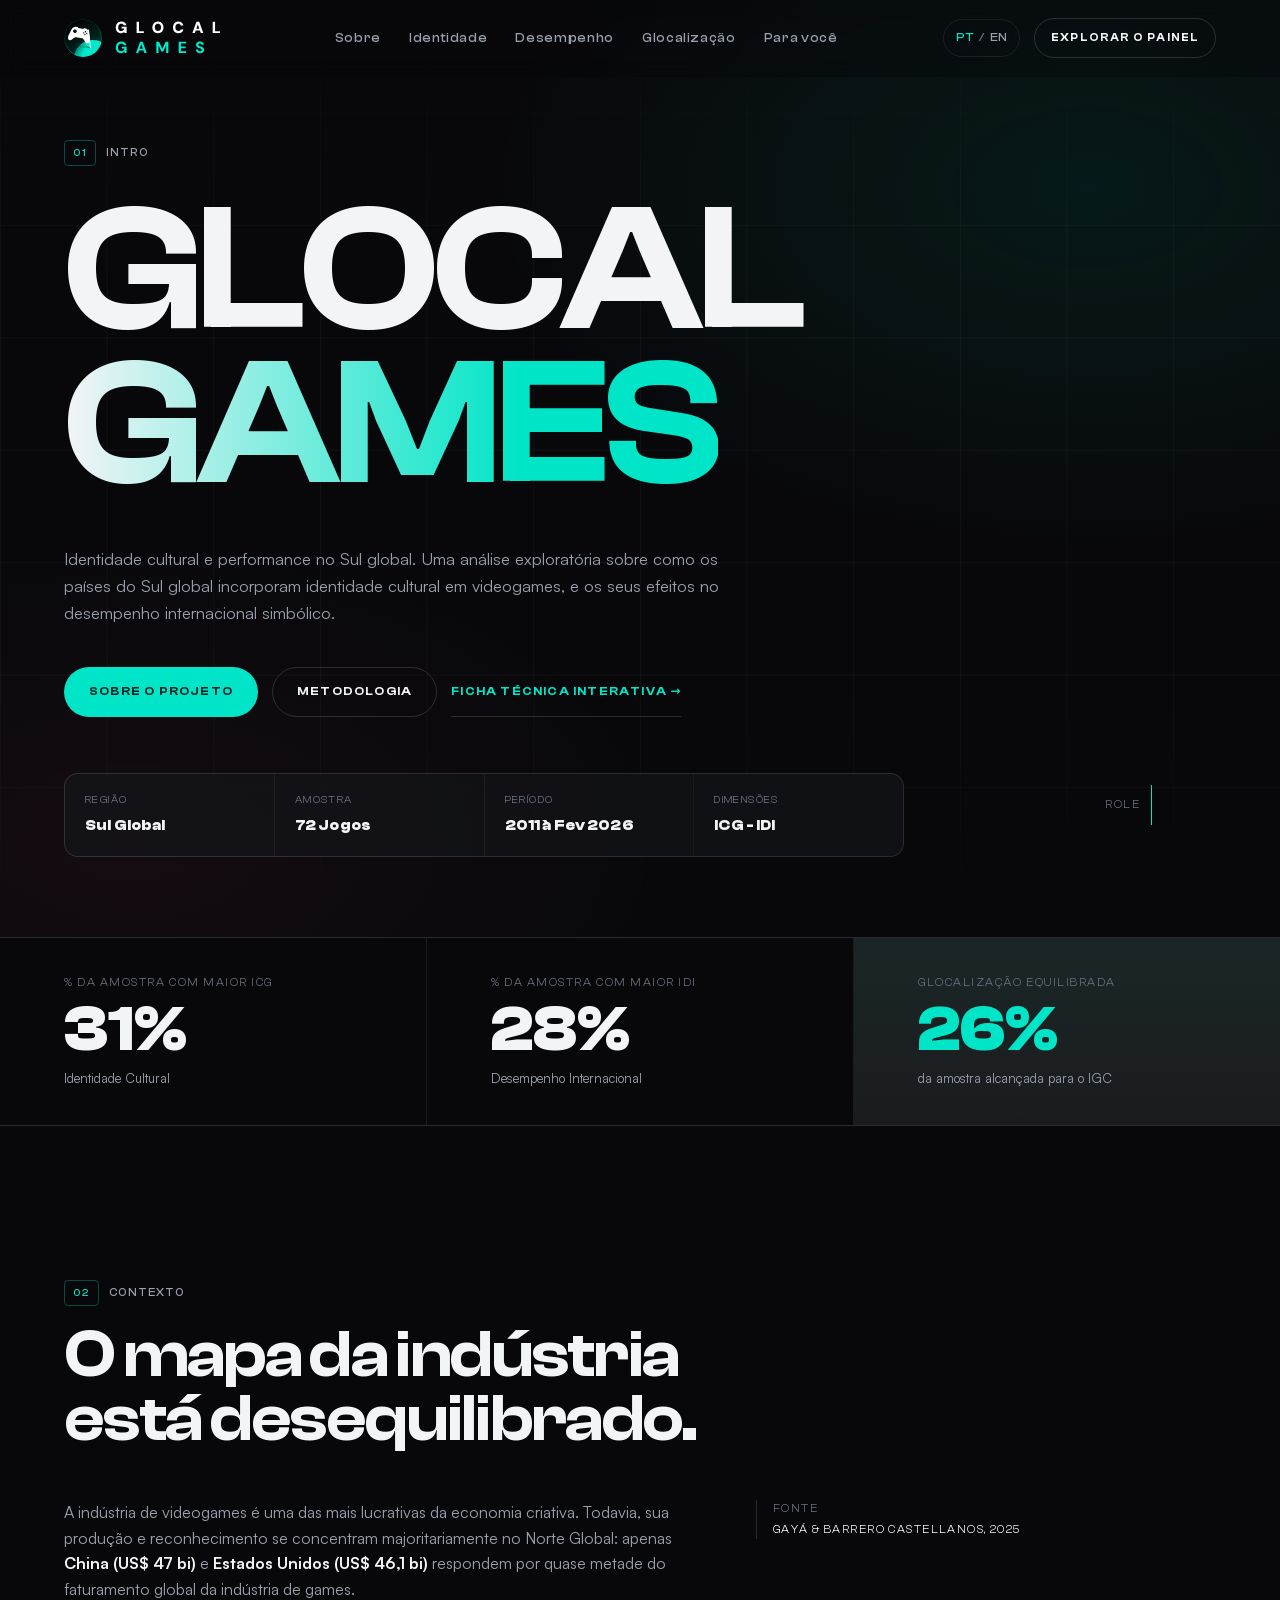
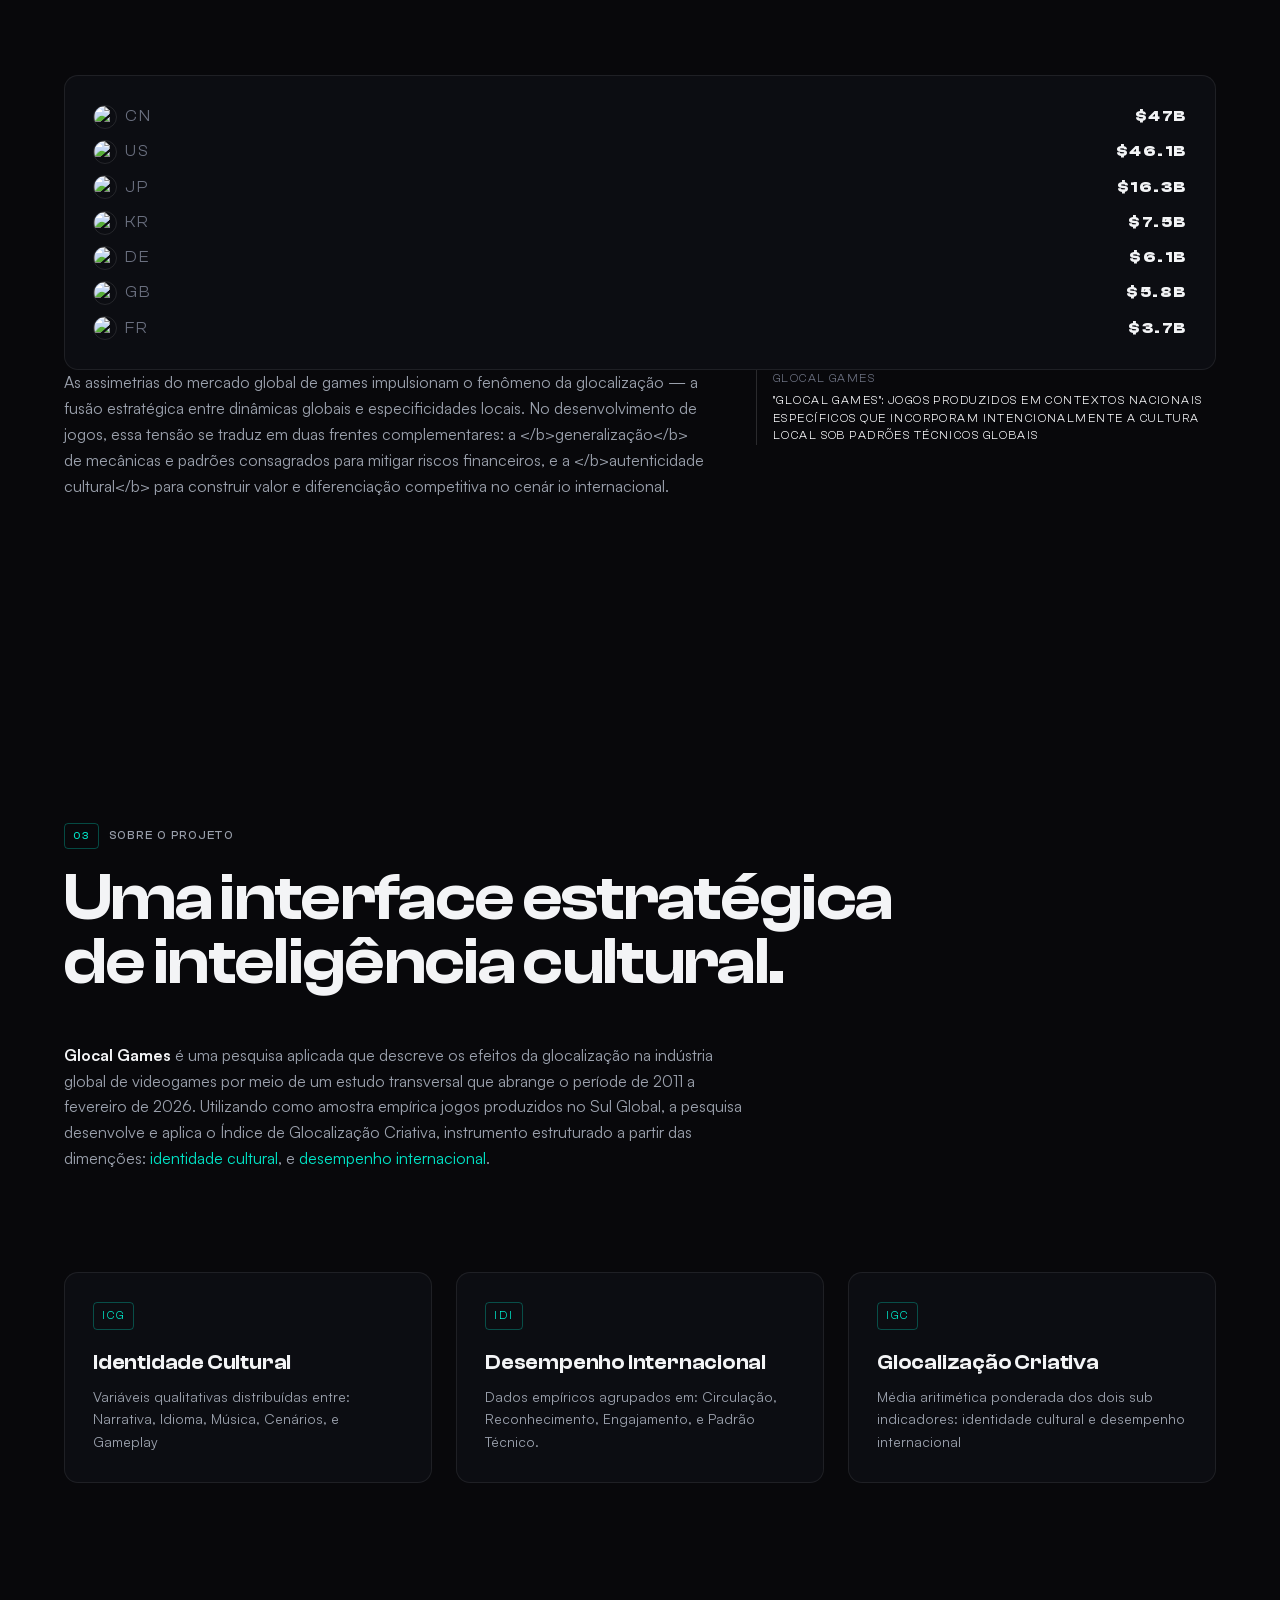
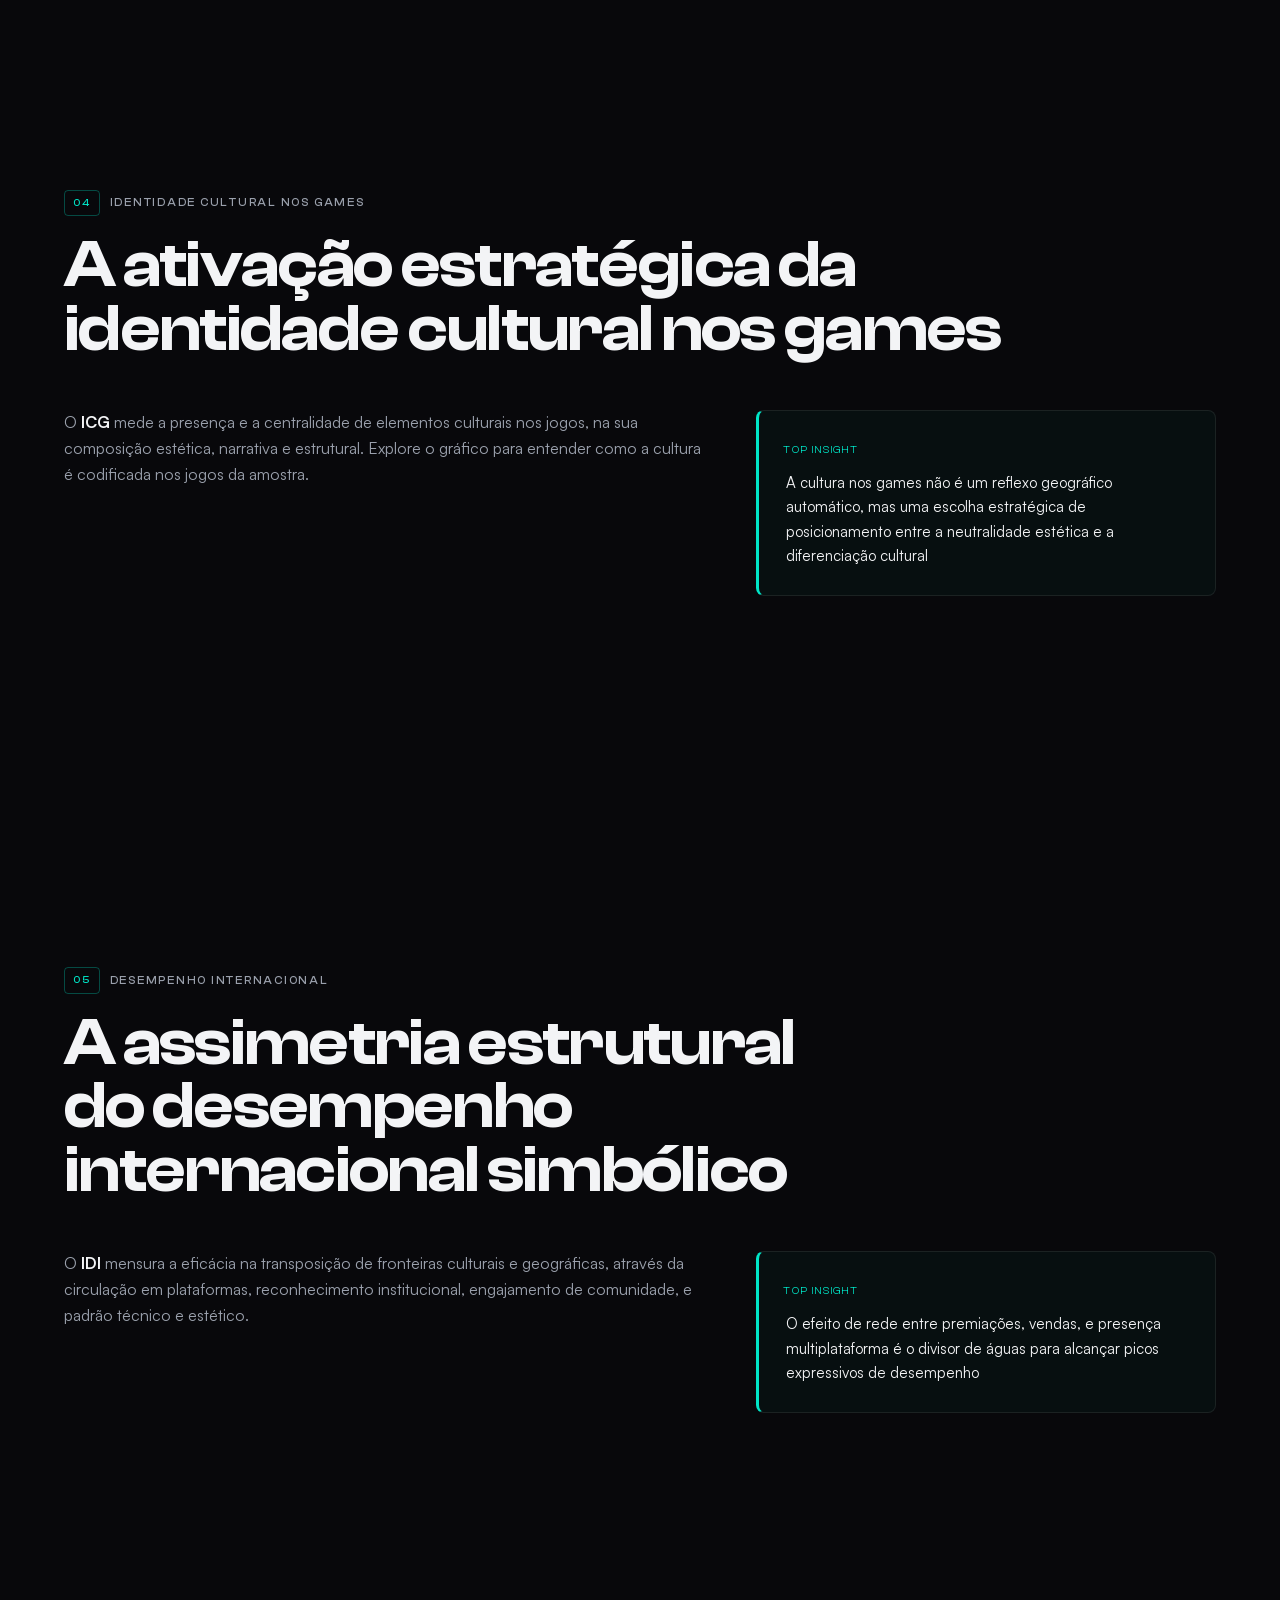
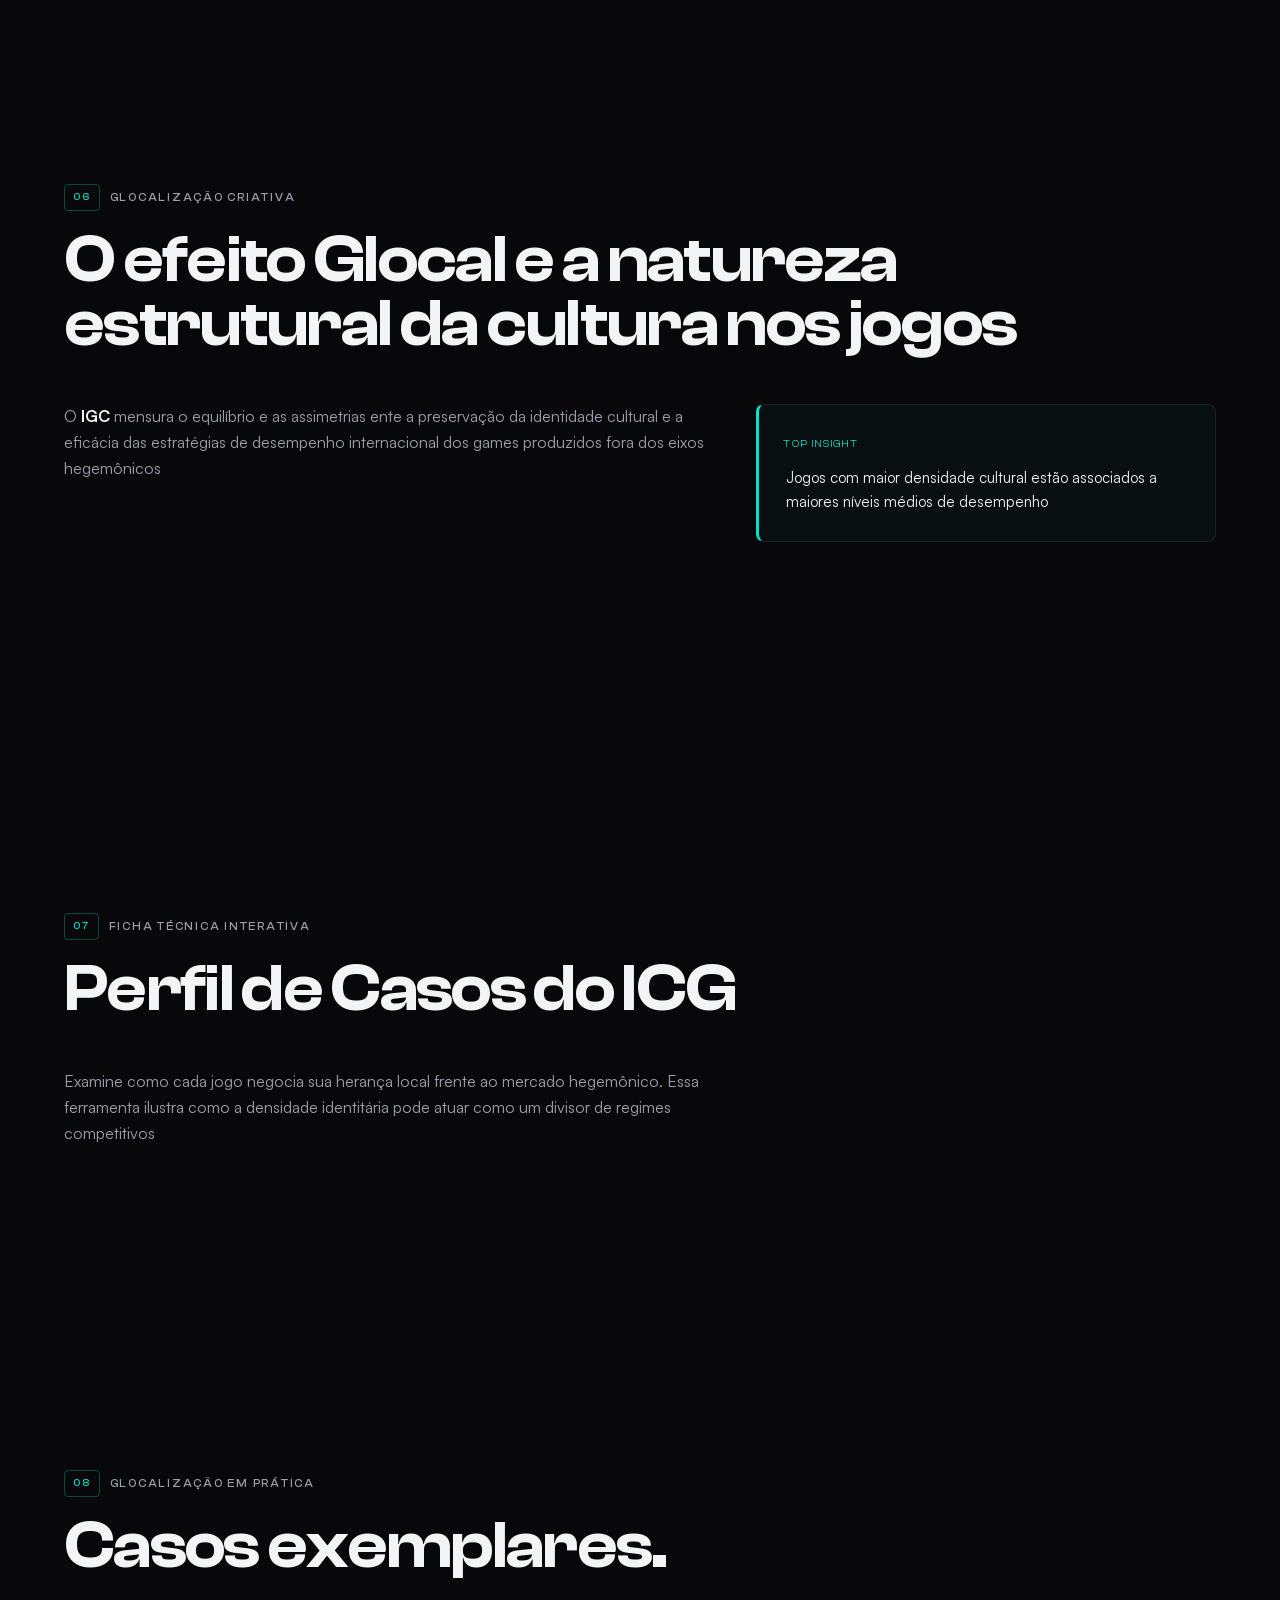
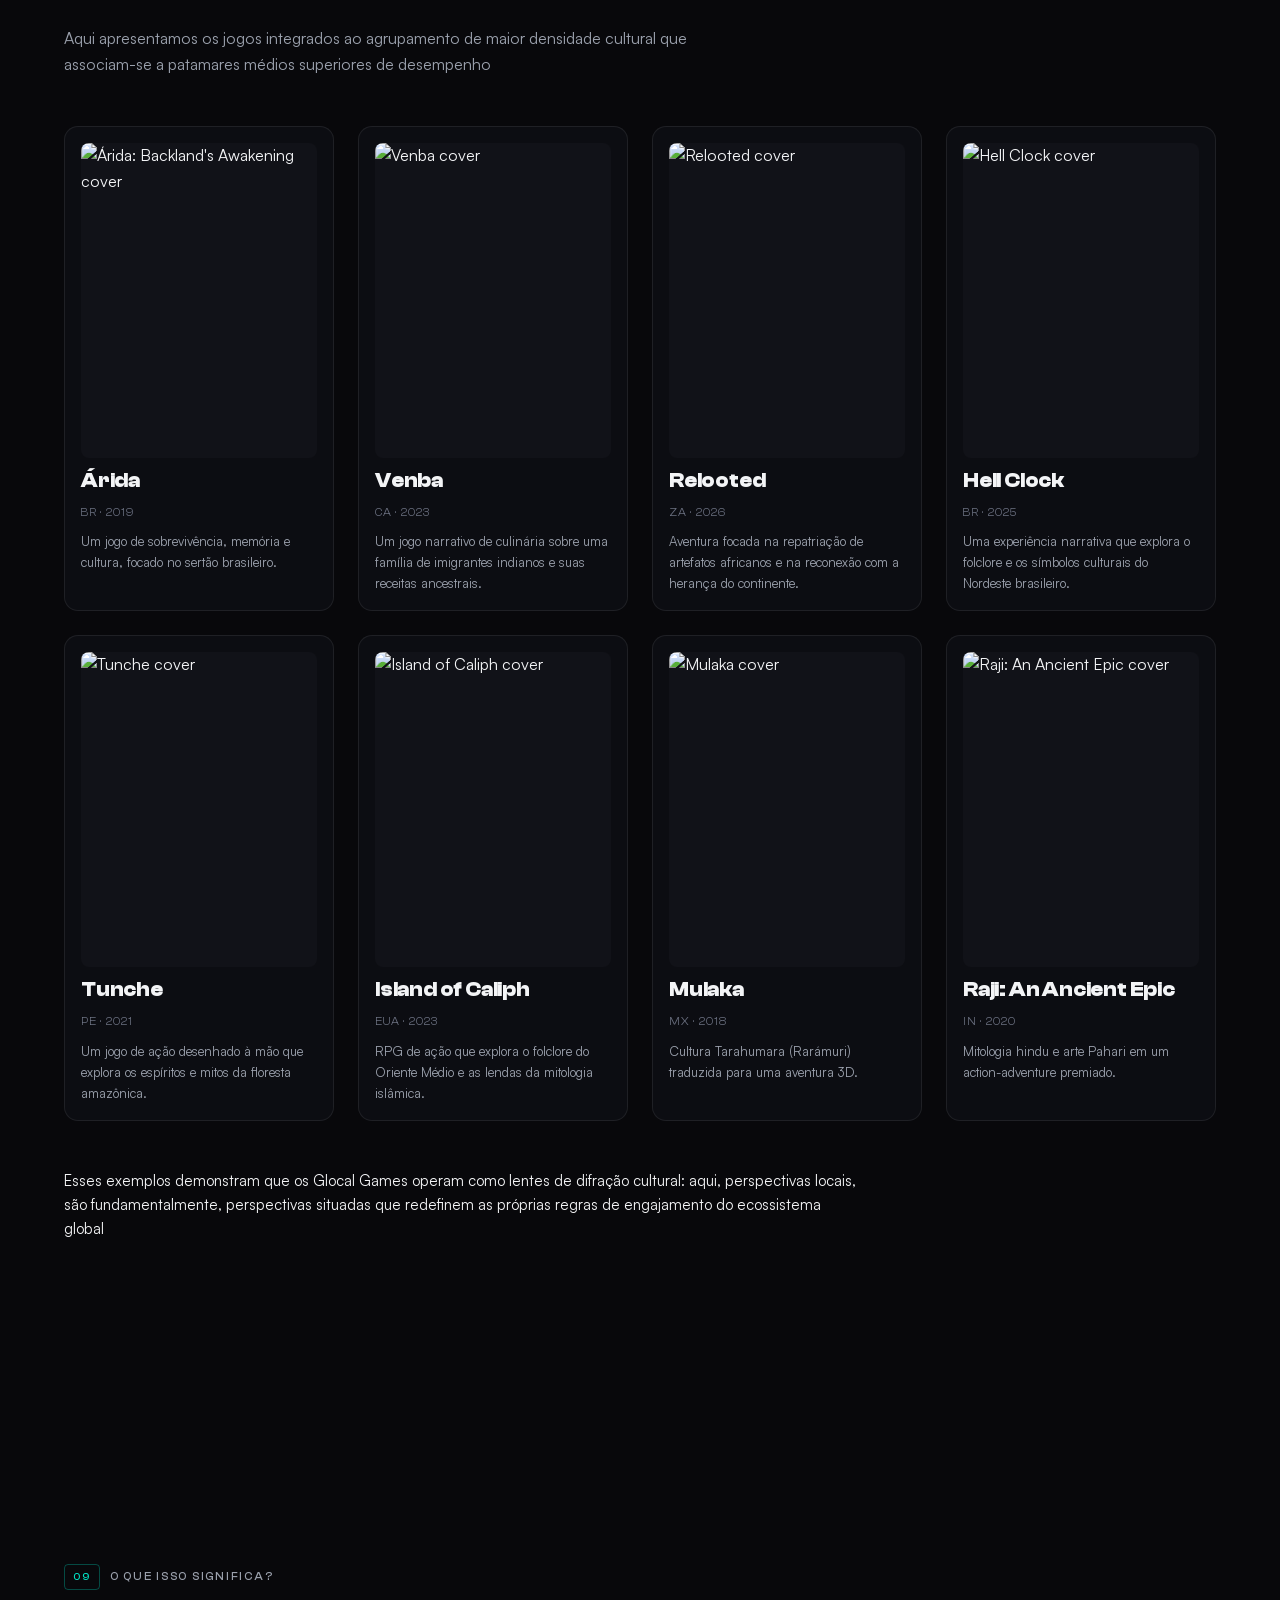
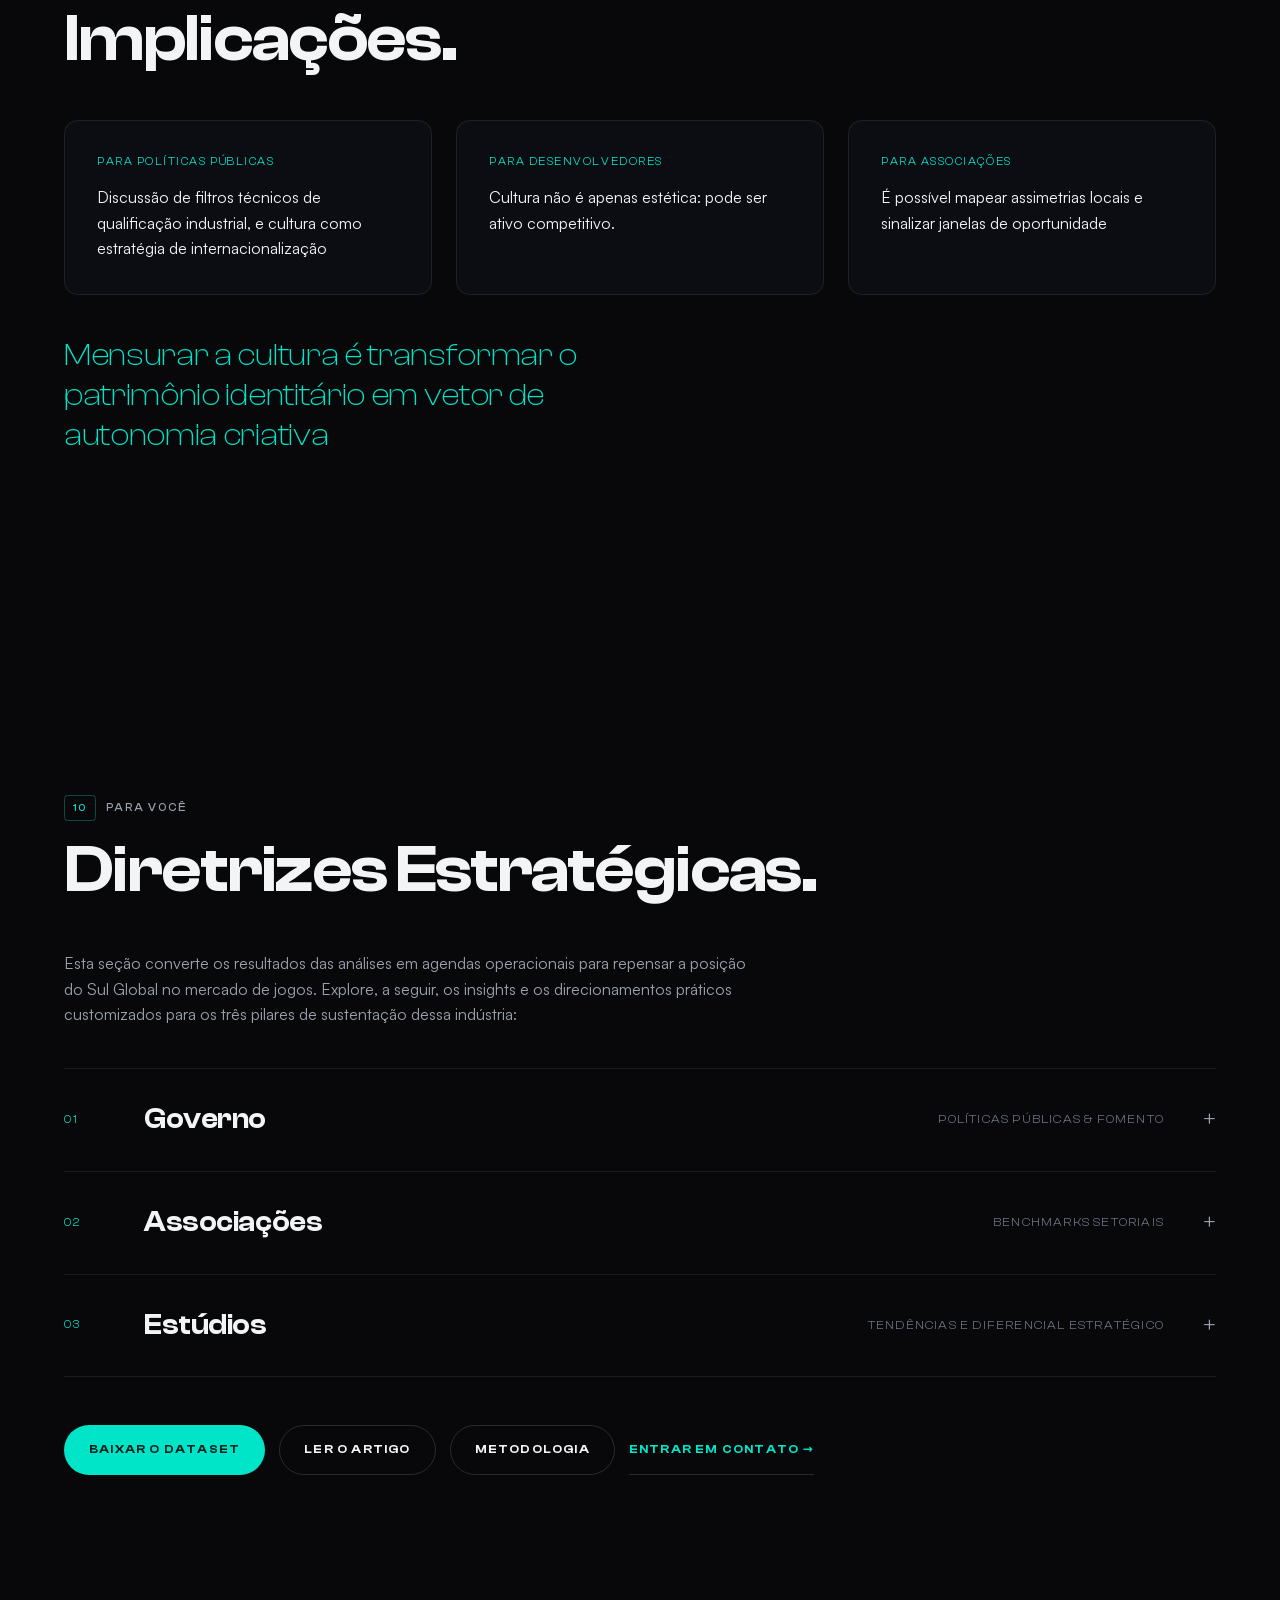
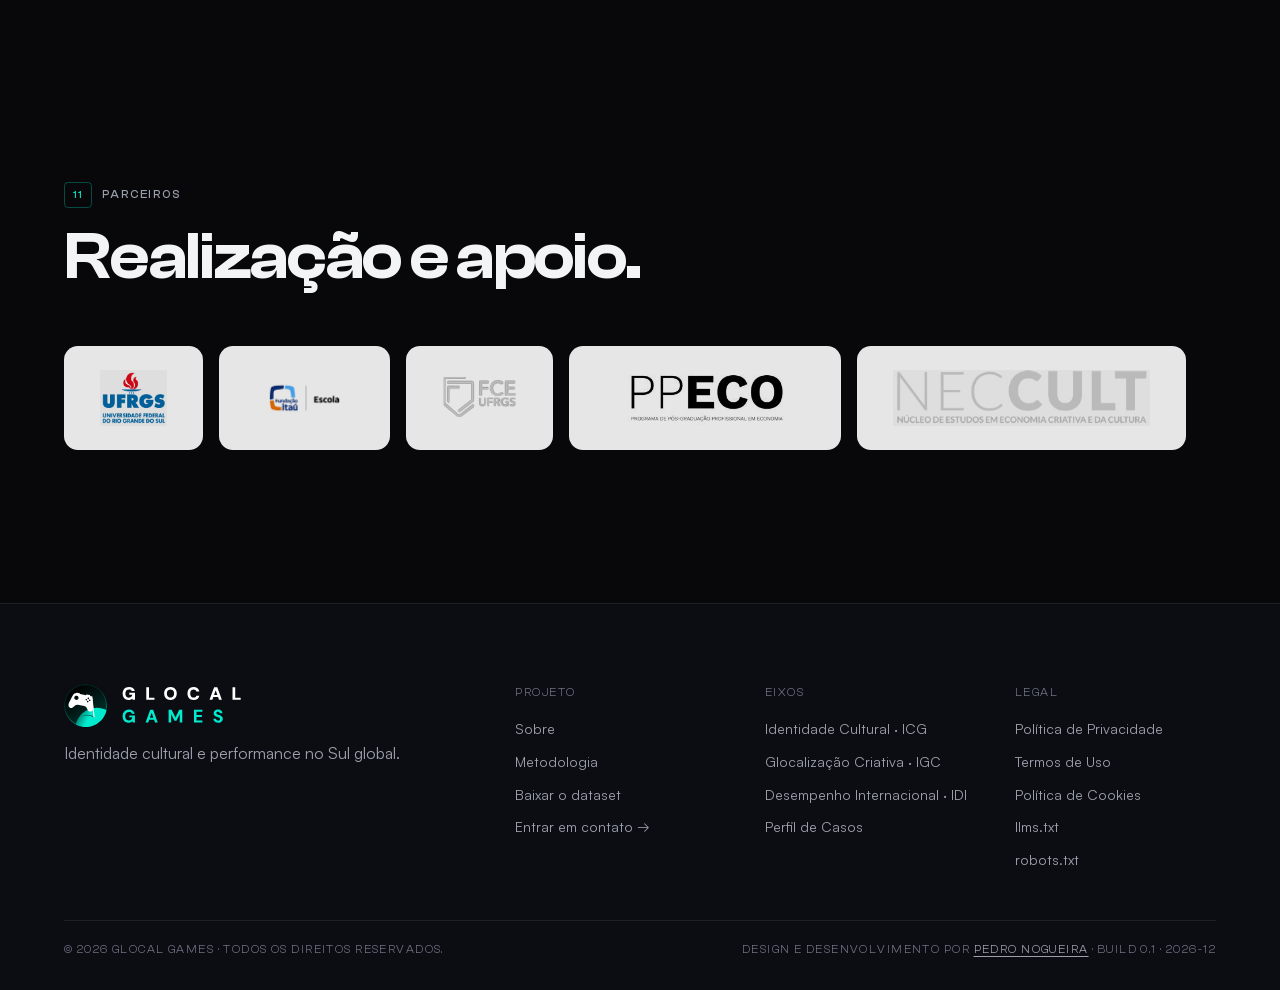
==== docs/index.html @ e4ed1338 "Update index.html (tentativa 02)" ====
<!doctype html>
<html lang="pt-BR" data-lang="pt">
<head>
  <meta charset="utf-8" />
  <meta http-equiv="x-ua-compatible" content="ie=edge" />
  <meta name="viewport" content="width=device-width, initial-scale=1, viewport-fit=cover" />
  <meta name="theme-color" content="#0a0a0f" />
  <meta name="color-scheme" content="dark" />

  <title data-i18n="meta.title">GLOCAL GAMES — Identidade Cultural e Performance no Sul Global</title>
  <meta name="description" data-i18n="meta.description"
        content="Uma investigação sobre como os países do Sul Global incorporam identidade cultural em videogames, e os seus efeitos no desempenho internacional." />
  <meta name="author" content="GLOCAL GAMES" />
  <meta name="keywords" content="glocal games, videogames, sul global, identidade cultural, glocalização, global south, cultural identity, data as interface, games research" />
  <link rel="canonical" href="https://glocalgames.org/" />
  <link rel="alternate" hreflang="pt-BR" href="https://glocalgames.org/" />
  <link rel="alternate" hreflang="en" href="https://glocalgames.org/?lang=en" />
  <link rel="alternate" hreflang="x-default" href="https://glocalgames.org/" />

  <!-- Open Graph -->
  <meta property="og:type" content="website" />
  <meta property="og:site_name" content="GLOCAL GAMES" />
  <meta property="og:title" content="GLOCAL GAMES — Identidade Cultural e Performance no Sul Global" />
  <meta property="og:description" content="Uma investigação sobre como os países do Sul Global incorporam identidade cultural em videogames." />
  <meta property="og:locale" content="pt_BR" />
  <meta property="og:locale:alternate" content="en_US" />
  <meta property="og:url" content="https://glocalgames.org/" />
  <meta property="og:image" content="https://glocalgames.org/assets/og-cover.jpg" />

  <!-- Twitter -->
  <meta name="twitter:card" content="summary_large_image" />
  <meta name="twitter:title" content="GLOCAL GAMES" />
  <meta name="twitter:description" content="Identidade Cultural e Performance no Sul Global." />

  <!-- AI / LLM discovery -->
  <link rel="llms" type="text/markdown" href="/llms.txt" />
  <meta name="robots" content="index,follow,max-image-preview:large,max-snippet:-1" />
  <meta name="googlebot" content="index,follow" />

  <!-- Fonts: Clash Display (headings/UI) + Satoshi (body) — self-hosted -->

  <!-- Favicon placeholder -->
  <link rel="icon" href="data:image/svg+xml,%3Csvg xmlns='http://www.w3.org/2000/svg' viewBox='0 0 100 100'%3E%3Crect width='100' height='100' fill='%230a0a0f'/%3E%3Ctext x='50' y='62' text-anchor='middle' font-family='Montserrat,sans-serif' font-weight='900' font-size='42' fill='%2300e5c7'%3EG%3C/text%3E%3C/svg%3E" />

  <link rel="stylesheet" href="styles.css" />

  <!-- JSON-LD for AI / search -->
  <script type="application/ld+json">
  {
    "@context": "https://schema.org",
    "@type": "ResearchProject",
    "name": "Glocal Games",
    "alternateName": "GLOCAL GAMES",
    "description": "Applied research on cultural identity, creative glocalization and international performance of videogames from Global South countries.",
    "inLanguage": ["pt-BR", "en"],
    "url": "https://glocalgames.org/",
    "sameAs": [],
    "keywords": "videogames, cultural identity, glocalization, Global South, creative economy, cultural policy",
    "audience": [
      {"@type":"Audience","audienceType":"Government / Public Policy"},
      {"@type":"Audience","audienceType":"Industry Associations"},
      {"@type":"Audience","audienceType":"Game Studios"}
    ]
  }
  </script>
</head>
<body>

  <!-- ===================== NAV ===================== -->
  <header class="nav" id="nav">
    <a href="#hero" class="nav__brand" aria-label="GLOCAL GAMES">
      <img src="assets/logo.svg" alt="GLOCAL GAMES" class="nav__logo" width="132" height="30" />
    </a>

    <nav class="nav__links" aria-label="primary">
      <a href="#about" data-i18n="nav.about">Sobre</a>
      <a href="#icg" data-i18n="nav.icg">Identidade</a>
      <a href="#idi" data-i18n="nav.idi">Desempenho</a>
      <a href="#igc" data-i18n="nav.igc">Glocalização</a>
      <a href="#foryou" data-i18n="nav.foryou">Para você</a>
    </nav>

    <div class="nav__tools">
      <button class="lang" id="lang-toggle" aria-label="Toggle language" type="button">
        <span class="lang__slot" data-lang="pt">PT</span>
        <span class="lang__sep">/</span>
        <span class="lang__slot" data-lang="en">EN</span>
      </button>
      <a href="#igc" class="btn btn--sm" data-i18n="nav.cta">Explorar o Painel</a>
      <button class="nav__burger" id="nav-burger" aria-label="Open menu" aria-expanded="false" type="button">
        <span></span><span></span><span></span>
      </button>
    </div>
  </header>

  <!-- Mobile drawer (mirrors nav__links) -->
  <nav class="nav__drawer" id="nav-drawer" aria-label="mobile">
      <a href="#about" data-i18n="nav.about">Sobre</a>
      <a href="#icg" data-i18n="nav.icg">Identidade</a>
      <a href="#idi" data-i18n="nav.idi">Desempenho</a>
      <a href="#igc" data-i18n="nav.igc">Glocalização</a>
      <a href="#foryou" data-i18n="nav.foryou">Para você</a>
  </nav>

  <!-- ===================== 01 HERO ===================== -->
  <section class="hero" id="hero" data-section="01">
    <canvas id="hero-3d" class="hero__canvas" aria-hidden="true"></canvas>

    <div class="hero__grid" aria-hidden="true"></div>

    <div class="hero__inner">
      <div class="hero__meta">
        <span class="section-tag">
          <span class="section-tag__num">01</span>
          <span class="section-tag__lbl" data-i18n="hero.tag">Intro</span>
        </span>
      </div>

      <h1 class="hero__title" data-split>
        <span class="line"><span data-i18n="hero.title1">GLOCAL</span></span>
        <span class="line hero__title--accent"><span data-i18n="hero.title2">GAMES</span></span>
      </h1>

      <p class="hero__lede" data-i18n="hero.lede">
        Identidade cultural e performance no Sul global. Uma investigação sobre como os países
        do Sul global incorporam identidade cultural em videogames — e os efeitos disso no
        desempenho internacional simbólico.
      </p>

      <div class="hero__ctas">
        <a href="#about" class="btn btn--primary" data-i18n="hero.cta1">Sobre o projeto</a>
        <a href="assets/data/anexo-metodologico.pdf" class="btn btn--ghost" data-i18n="hero.cta2">Metodologia</a>
        <a href="#integration" class="btn btn--link" data-i18n="hero.cta3">Explorar o painel →</a>
      </div>

    <div class="hero__hud">
      <div class="hud__item"><span class="hud__k" data-i18n="hero.hud.region">Região</span><b>Sul Global</b></div>
      <div class="hud__item"><span class="hud__k" data-i18n="hero.hud.sample">Amostra</span><b>72 Jogos</b></div>
      <div class="hud__item"><span class="hud__k" data-i18n="hero.hud.period">Período</span><b>2011 à Fev 2026</b></div>
      <div class="hud__item"><span class="hud__k" data-i18n="hero.hud.dims">Dimensões</span><b>ICG - IDI</b></div>
    </div>

    <div class="hero__scroll" aria-hidden="true">
      <span data-i18n="hero.scroll">scroll</span>
      <i></i>
    </div>
  </section>

  <!-- ===================== METRICS STRIP ===================== -->
  <section class="metrics" aria-label="Quick metrics">
    <div class="metric" data-target="33">
      <span class="metric__k" data-i18n="metrics.icg">ICG</span>
      <b class="metric__v"><span class="count" data-to="30.6">0</span>%</b>
      <span class="metric__c" data-i18n="metrics.icgc">Descrição</span>
    </div>
    <div class="metric">
      <span class="metric__k" data-i18n="metrics.igc">IDI</span>
      <b class="metric__v"><span class="count" data-to="27.8">0</span>%</b>
      <span class="metric__c" data-i18n="metrics.igcc">Descrição</span>
    </div>
    <div class="metric metric--accent">
      <span class="metric__k" data-i18n="metrics.idi">Indicador</span>
      <b class="metric__v"><span class="count" data-to="26.4">0</span>%</b>
      <span class="metric__c" data-i18n="metrics.idic">Descrição</span>
    </div>
  </section>

  <!-- ===================== 02 CONTEXTO ===================== -->
  <section class="section section--context" id="context" data-section="02">
    <div class="section__head">
      <span class="section-tag"><span class="section-tag__num">02</span><span data-i18n="ctx.tag">Contexto</span></span>
      <h2 class="section__title" data-split data-i18n="ctx.title">O mapa da indústria está desequilibrado.</h2>
    </div>
    <div class="section__body two-col">
      <p class="lede" data-i18n="ctx.lede">
        A indústria de videogames é uma das mais lucrativas da economia criativa. Todavia, sua
        produção e reconhecimento se concentram majoritariamente no Norte Global: apenas
        <b>China (US$ 47 bi)</b> e <b>Estados Unidos (US$ 46,1 bi)</b> respondem por quase metade
        do faturamento global da indústria de games.
      </p>
      <aside class="source">
        <span data-i18n="ctx.source">Fonte</span>
        <cite>Gayá &amp; Barrero Castellanos, 2025</cite>
      </aside>
    </div>

    <div class="context-bars" aria-hidden="true">
      <div class="cb cb--cn" style="--w:48%"><span><img class="cb__flag" src="https://flagcdn.com/w40/cn.png" alt="China">CN</span><i></i><b>$47B</b></div>
      <div class="cb cb--us" style="--w:46%"><span><img class="cb__flag" src="https://flagcdn.com/w40/us.png" alt="Estados Unidos">US</span><i></i><b>$46.1B</b></div>
      <div class="cb cb--jp" style="--w:20%"><span><img class="cb__flag" src="https://flagcdn.com/w40/jp.png" alt="Japão">JP</span><i></i><b>$16.3B</b></div>
      <div class="cb cb--kr" style="--w:8%"><span><img class="cb__flag" src="https://flagcdn.com/w40/kr.png" alt="Coreia do Sul">KR</span><i></i><b>$7.5B</b></div>
      <div class="cb cb--sg" style="--w:5%"><span><img class="cb__flag" src="https://flagcdn.com/w40/de.png" alt="Alemanha">DE</span><i></i><b>$6.1B</b></div>
      <div class="cb cb--br" style="--w:3.6%"><span><img class="cb__flag" src="https://flagcdn.com/w40/gb.png" alt="Reino Unido">GB</span><i></i><b>$5.8B</b></div>
      <div class="cb cb--mx" style="--w:3%"><span><img class="cb__flag" src="https://flagcdn.com/w40/fr.png" alt="França">FR</span><i></i><b>$3.7B</b></div>
 </div>
    <div class="section__body two-col">
      <p class="lede" data-i18n="ctx.lede2">
        As assimetrias do mercado global de games impulsionam o fenômeno da glocalização — a fusão estratégica entre dinâmicas globais e especificidades locais. 
        No desenvolvimento de jogos, essa tensão se traduz em duas frentes complementares: a </b>generalização</b> de mecânicas e padrões consagrados para mitigar riscos 
        financeiros, e a </b>autenticidade cultural</b> para construir valor e diferenciação competitiva no cenário internacional.
       </p>
      <aside class="source">
        <span data-i18n="ctx.source2">Glocal Games</span>
        <cite>"Glocal Games": jogos produzidos em contextos nacionais específicos que incorporam intencionalmente a cultura local sob padrões técnicos globais</cite>
      </aside>
    </div>
  </section>

  <!-- ===================== 03 ABOUT ===================== -->
  <section class="section section--about" id="about" data-section="03">
    <div class="section__head">
      <span class="section-tag"><span class="section-tag__num">03</span><span data-i18n="about.tag">Sobre o projeto</span></span>
      <h2 class="section__title" data-split data-i18n="about.title">Uma interface estratégica de inteligência cultural.</h2>
    </div>
    <div class="section__body">
      <p class="lede" data-i18n="about.lede">
        <b>Glocal Games</b> é uma pesquisa aplicada que descreve os efeitos da glocalização na indústria global de videogames por meio de
        um estudo transversal que abrange o período de 2011 à 2026. Utilizando como amostra empírica jogos produzidos no Sul Global, a pesquisa
        desenvolve e aplica o Índide de Glocalização Criativa, instrumento estruturado a partir das dimensões: <em>identidade cultural</em> e
     <em>desempenho internacional</em>.
      </p>

      <div class="pillars">
        <article class="pillar">
          <span class="pillar__num">ICG</span>
          <h3 data-i18n="about.p1.h">Identidade Cultural</h3>
          <p data-i18n="about.p1.p">Narrativa, Cenários, Música, Idioma, e Gameplay.</p>
        </article>
        <article class="pillar">
          <span class="pillar__num">IDI</span>
          <h3 data-i18n="about.p3.h">Desempenho Internacional</h3>
          <p data-i18n="about.p3.p">Circulação, Reconhecimento, Engajamento, e Padrão Técnico.</p>
        </article>
        <article class="pillar">
          <span class="pillar__num">IGC</span>
          <h3 data-i18n="about.p2.h">Glocalização Criativa</h3>
          <p data-i18n="about.p2.p">Síntese das dimenções Identidade Cultural e Desempenho Internacional</p>
        </article>
      </div>
    </div>
  </section>

  <!-- ===================== 04 ICG ===================== -->
  <section class="section section--axis" id="icg" data-section="04">
    <div class="section__head">
      <span class="section-tag"><span class="section-tag__num">04</span><span data-i18n="icg.tag">Identidade Cultural nos Games</span></span>
      <h2 class="section__title" data-split data-i18n="icg.title">Como os países incorporam sua cultura nos jogos?</h2>
    </div>

    <div class="section__body two-col">
      <p class="lede" data-i18n="icg.lede">
        O <b>ICG</b> mede a presença e a centralidade de elementos culturais nos jogos,
        considerando: narrativa, mitologia e história, ambientação visual, música e linguagem,
        práticas sociais e identidade contemporânea. Explore os gráficos para entender como a
        cultura se distribui por país, gênero e período.
      </p>
      <aside class="top-insight">
        <span class="top-insight__k" data-i18n="common.insight">Top Insight</span>
        <p data-i18n="icg.insight">Nem toda referência cultural tem o mesmo peso. Alguns jogos usam a cultura como estética superficial; outros estruturam toda sua experiência a partir dela.</p>
      </aside>
    </div>

      <div class="flourish-embed flourish-chart" data-src="story/3699856">
      <script src="https://public.flourish.studio/resources/embed.js"></script><noscript>
        <img src="https://public.flourish.studio/story/3699856/thumbnail" width="100%" alt="visualization" />
      </noscript>
    </div>
    </section>

  <!-- ===================== 05 IGC ===================== -->
  <section class="section section--axis" id="idi" data-section="06">
    <div class="section__head">
      <span class="section-tag"><span class="section-tag__num">05</span><span data-i18n="idi.tag">Desempenho Internacional</span></span>
      <h2 class="section__title" data-split data-i18n="idi.title">Qual é a performance desses jogos fora de seus países?</h2>
    </div>

    <div class="section__body two-col">
      <p class="lede" data-i18n="idi.lede">
        O <b>IDI</b> é composto por três dimensões: <em>circulação</em> (plataformas, idiomas,
        mercados), <em>reconhecimento</em> (avaliações, premiações) e <em>engajamento</em>
        (reviews, base estimada de jogadores).
      </p>
      <aside class="top-insight">
        <span class="top-insight__k" data-i18n="common.insight">Top Insight</span>
        <p data-i18n="idi.insight">Nem todo jogo culturalmente forte é internacionalmente forte. Mas alguns são.</p>
      </aside>
    </div>

    <div class="flourish-embed flourish-chart" data-src="story/3707950">
      <script src="https://public.flourish.studio/resources/embed.js"></script><noscript>
      <img src="https://public.flourish.studio/story/3707950/thumbnail" width="100%" alt="visualization" /></noscript>
    </div>

  </section>
    

  <!-- ===================== 06 IDI ===================== -->
  <section class="section section--axis" id="igc" data-section="05">
    <div class="section__head">
      <span class="section-tag"><span class="section-tag__num">06</span><span data-i18n="igc.tag">Glocalização Criativa</span></span>
      <h2 class="section__title" data-split data-i18n="igc.title">Os jogos conseguem traduzir o local para o global?</h2>
    </div>

    <div class="section__body two-col">
      <p class="lede" data-i18n="igc.lede">
        Ter identidade cultural forte não é suficiente. É preciso torná-la inteligível e
        circulável internacionalmente. O <b>IGC</b> mede: estratégias de localização (idiomas
        e adaptação), presença multiplataforma, distribuição internacional, uso de engines e
        tecnologias globais.
      </p>
      <aside class="top-insight">
        <span class="top-insight__k" data-i18n="common.insight">Top Insight</span>
        <p data-i18n="igc.insight">A cultura precisa dialogar com o mundo para circular.</p>
      </aside>
    </div>
    
    <div class="flourish-embed flourish-chart" data-src="story/3700055">
        <script src="https://public.flourish.studio/resources/embed.js"></script><noscript>
        <img src="https://public.flourish.studio/story/3700055/thumbnail" width="100%" alt="visualization"/></noscript>
    </div>    
  </section>



  <!-- ===================== 07 INTEGRATION ===================== -->
  <section class="section section--integration" id="integration" data-section="07">
    <div class="section__head">
      <span class="section-tag"><span class="section-tag__num">07</span><span data-i18n="int.tag">Integração dos Índices</span></span>
      <h2 class="section__title" data-split data-i18n="int.title">A presença cultural gera retorno econômico?</h2>
    </div>

    <div class="section__body">
      <p class="lede" data-i18n="int.lede">
        Aqui cruzamos os três indicadores — <b>ICG</b>, <b>IGC</b> e <b>IDI</b>. O objetivo é
        testar empiricamente se jogos culturalmente densos apresentam melhor desempenho
        internacional.
      </p>
    </div>

    <div class="flourish-embed flourish-radar" data-src="visualisation/29274229">
      <script src="https://public.flourish.studio/resources/embed.js"></script><noscript>
        img src="https://public.flourish.studio/visualisation/29274229/thumbnail" width="100%" alt="radar visualization" /></noscript>
    </div>
  </section>

  <!-- ===================== 08 CASES ===================== -->
  <section class="section section--cases" id="cases" data-section="08">
    <div class="section__head">
      <span class="section-tag"><span class="section-tag__num">08</span><span data-i18n="cases.tag">Glocalização em prática</span></span>
      <h2 class="section__title" data-split data-i18n="cases.title">Casos exemplares.</h2>
    </div>

    <p class="lede" data-i18n="cases.lede">
      Nem tudo é número. Apresentamos aqui jogos que ilustram como a glocalização opera na
      prática.
    </p>

    <div class="cases-grid">
      <article class="case">
        <div class="case__cover">
          <img src="https://cdn.akamai.steamstatic.com/steam/apps/907760/library_600x900.jpg" alt="Árida: Backland's Awakening cover" loading="lazy" />
        </div>
        <h3 class="case__name">Árida</h3>
        <span class="case__meta">BR · 2019</span>
        <p class="case__desc" data-i18n="cases.c1">Sertão nordestino como experiência central — sobrevivência, memória e cultura.</p>
      </article>

      <article class="case">
        <div class="case__cover">
          <img src="https://shared.akamai.steamstatic.com/store_item_assets/steam/apps/1491670/capsule_616x353.jpg?t=1775149556" alt="Venba cover" loading="lazy"/>
        </div>
        <h3 class="case__name">Venba</h3>
        <span class="case__meta">CA · 2023</span>
        <p class="case__desc">Um jogo narrativo de culinária sobre uma família de imigrantes indianos e suas receitas ancestrais.</p>
      </article>
    
      
      <article class="case">
        <div class="case__cover">
          <img src="https://nyamakop.co.za/wp-content/uploads/2025/06/Relooted_Branded-key-art-584p-x-800p.png" alt="Relooted cover" loading="lazy"/>
        </div>
        <h3 class="case__name">Relooted</h3>
        <span class="case__meta">ZA · 2026</span>
        <p class="case__desc">Aventura focada na repatriação de artefatos africanos e na reconexão com a herança do continente.</p>
      </article>

    <article class="case">
        <div class="case__cover">
          <img src="https://galinhaviajante.com.br/wp-content/uploads/2024/12/imagem_2024-12-07_140937461.png" alt="Hell Clock cover" loading="lazy" />
        </div>
        <h3 class="case__name">Hell Clock</h3>
        <span class="case__meta">BR · 2025</span>
        <p class="case__desc">Uma experiência narrativa que explora o folclore e os símbolos culturais do Nordeste brasileiro.</p>
    </article>

    <article class="case">
          <div class="case__cover">
            <img src="https://cdn1.epicgames.com/salesEvent/salesEvent/EGS_Tunche_LeapGameStudios_S2_1200x1600-2d1af97ecf155b591bb873485059938f" alt="Tunche cover" loading="lazy" />
          </div>
          <h3 class="case__name">Tunche</h3>
          <span class="case__meta">PE · 2021</span>
          <p class="case__desc">Um jogo de ação desenhado à mão que explora os espíritos e mitos da floresta amazônica.</p>
    </article>

    <article class="case">
        <div class="case__cover">
          <img src="https://media.indiedb.com/images/games/1/79/78722/Boxshot1.png" alt="Island of Caliph cover" loading="lazy"/>
        </div>
        <h3 class="case__name">Island of Caliph</h3>
        <span class="case__meta">EUA · 2023</span>
        <p class="case__desc">RPG de ação que explora o folclore do Oriente Médio e as lendas da mitologia islâmica.</p>
      </article>

      <article class="case">
        <div class="case__cover">
          <img src="https://cdn.akamai.steamstatic.com/steam/apps/623640/library_600x900.jpg" alt="Mulaka cover" loading="lazy" />
        </div>
        <h3 class="case__name">Mulaka</h3>
        <span class="case__meta">MX · 2018</span>
        <p class="case__desc" data-i18n="cases.c3">Cultura Tarahumara (Rarámuri) traduzida para uma aventura 3D.</p>
      </article>
      <article class="case">
        <div class="case__cover">
          <img src="https://cdn.akamai.steamstatic.com/steam/apps/730390/library_600x900.jpg" alt="Raji: An Ancient Epic cover" loading="lazy" />
        </div>
        <h3 class="case__name">Raji: An Ancient Epic</h3>
        <span class="case__meta">IN · 2020</span>
        <p class="case__desc" data-i18n="cases.c4">Mitologia hindu e arte Pahari em um action-adventure premiado.</p>
      </article>
    </div>

    <p class="afterword" data-i18n="cases.after">
      Esses exemplos demonstram que identidade cultural pode ser diferencial estratégico
      quando articulada com inteligência de mercado.
    </p>
  </section>

  <!-- ===================== 09 IMPLICATIONS ===================== -->
  <section class="section section--impl" id="implications" data-section="09">
    <div class="section__head">
      <span class="section-tag"><span class="section-tag__num">09</span><span data-i18n="impl.tag">O que isso significa?</span></span>
      <h2 class="section__title" data-split data-i18n="impl.title">Implicações.</h2>
    </div>

    <div class="impl-grid">
      <article class="impl-card">
        <span class="impl-card__k" data-i18n="impl.c1.k">Para políticas públicas</span>
        <p data-i18n="impl.c1.p">Indicadores culturais podem orientar editais e programas de internacionalização.</p>
      </article>
      <article class="impl-card">
        <span class="impl-card__k" data-i18n="impl.c2.k">Para desenvolvedores</span>
        <p data-i18n="impl.c2.p">Cultura não é apenas estética: pode ser ativo competitivo.</p>
      </article>
      <article class="impl-card">
        <span class="impl-card__k" data-i18n="impl.c3.k">Para associações</span>
        <p data-i18n="impl.c3.p">É possível mensurar identidade cultural de forma replicável e integrada a modelos econométricos.</p>
      </article>
    </div>

    <p class="impl-key" data-i18n="impl.key">Dados culturais podem dialogar com desempenho econômico.</p>
  </section>

  <!-- ===================== PARA VOCÊ ===================== -->
  <section class="section section--foryou" id="foryou" data-section="10">
    <div class="section__head">
      <span class="section-tag"><span class="section-tag__num">10</span><span data-i18n="fy.tag">Para você</span></span>
      <h2 class="section__title" data-split data-i18n="fy.title">Explore e conecte-se.</h2>
    </div>

    <p class="lede" data-i18n="fy.lede">
      Glocal Games é um convite a repensar a posição do Sul Global na economia criativa. O
      projeto é aberto e contínuo.
    </p>

    <div class="foryou-accordion">
      <details class="acc">
        <summary>
          <span class="acc__k">01</span>
          <span class="acc__h" data-i18n="fy.gov.h">Governo</span>
          <span class="acc__hint" data-i18n="fy.gov.hint">Políticas públicas &amp; fomento</span>
        </summary>
        <div class="acc__body">
          <p data-i18n="fy.gov.p">Use os indicadores para orientar editais, fomento à internacionalização, inteligência cultural e diplomacia criativa.</p>
          <a class="btn btn--ghost btn--sm" href="/docs/glocal-gov-brief.pdf" data-i18n="fy.gov.cta">Brief para gestores públicos</a>
        </div>
      </details>

      <details class="acc">
        <summary>
          <span class="acc__k">02</span>
          <span class="acc__h" data-i18n="fy.assoc.h">Associações</span>
          <span class="acc__hint" data-i18n="fy.assoc.hint">Benchmarks setoriais</span>
        </summary>
        <div class="acc__body">
          <p data-i18n="fy.assoc.p">Integre os índices a modelos econométricos e estudos de ecossistema para representar o setor junto a governos e investidores.</p>
          <a class="btn btn--ghost btn--sm" href="/docs/glocal-assoc-brief.pdf" data-i18n="fy.assoc.cta">Brief para associações</a>
        </div>
      </details>

      <details class="acc">
        <summary>
          <span class="acc__k">03</span>
          <span class="acc__h" data-i18n="fy.studios.h">Estúdios</span>
          <span class="acc__hint" data-i18n="fy.studios.hint">Tendências e diferencial estratégico</span>
        </summary>
        <div class="acc__body">
          <p data-i18n="fy.studios.p">Use o painel como referência competitiva: onde sua identidade cultural se posiciona, onde há espaço para glocalizar e como isso se correlaciona com performance.</p>
          <a class="btn btn--ghost btn--sm" href="/docs/glocal-studios-brief.pdf" data-i18n="fy.studios.cta">Brief para estúdios</a>
        </div>
      </details>
    </div>

    <div class="fy-actions">
      <a class="btn btn--primary" href="assets/data/base-de-dados.xlxs" data-i18n="fy.dl">Baixar o dataset</a>
      <a class="btn btn--ghost"   href="assets/data/artigo" data-i18n="fy.paper">Ler o artigo</a>
      <a class="btn btn--ghost"   href="assets/data/anexo-metodologico.pdf"data-i18n="fy.meth">Metodologia</a>
      <a class="btn btn--link"    href="mailto:lucasinglocal@gmail.com" data-i18n="fy.contact">Entrar em contato →</a>
    </div>
  </section>

  <!-- ===================== PARCEIROS ===================== -->
  <section class="section section--partners" id="partners" data-section="11">
    <div class="section__head">
      <span class="section-tag"><span class="section-tag__num">11</span><span data-i18n="partners.tag">Parceiros</span></span>
      <h2 class="section__title" data-split data-i18n="partners.title">Realização e apoio.</h2>
    </div>
    <div class="partners-grid">
      <div class="partner-logo"><img src="assets/partners/ufrgs.jpg" alt="UFRGS" /></div>
      <div class="partner-logo"><img src="assets/partners/fundacao-itau.jpg" alt="Fundação Itaú Escola" /></div>
      <div class="partner-logo"><img src="assets/partners/fce.svg" alt="Faculdade de Ciências Econômicas" /></div>
      <div class="partner-logo"><img src="assets/partners/ppeco.jpg" alt="PPECO" /></div>
      <div class="partner-logo"><img src="assets/partners/neccult.jpg" alt="NECCULT" /></div>
    </div>
  </section>

  <!-- ===================== FOOTER ===================== -->
  <footer class="footer">
    <div class="footer__top">
      <div class="footer__brand">
        <img src="assets/logo.svg" alt="GLOCAL GAMES" class="footer__logo" width="148" height="34" />
        <p data-i18n="footer.tag">Identidade cultural e performance no Sul global.</p>
      </div>

      <nav class="footer__col" aria-label="project">
        <span class="footer__k" data-i18n="footer.project">Projeto</span>
        <a href="#about"         data-i18n="nav.about">Sobre</a>
        <a href="assets/data/anexo-metodologico.pdf" data-i18n="fy.meth">Metodologia</a>
        <a href="assets/data/base-de-dados.xlxs" data-i18n="fy.dl">Dataset</a>
        <a href="mailto:lucasinglocal@gmail.com" data-i18n="fy.contact">Contato</a>
      </nav>

      <nav class="footer__col" aria-label="indices">
        <span class="footer__k" data-i18n="footer.axes">Eixos</span>
        <a href="#icg" data-i18n="footer.icg">Identidade Cultural · ICG</a>
        <a href="#igc" data-i18n="footer.igc">Glocalização Criativa · IGC</a>
        <a href="#idi" data-i18n="footer.idi">Desempenho Internacional · IDI</a>
        <a href="#integration" data-i18n="footer.int">Integração</a>
      </nav>

      <nav class="footer__col" aria-label="legal">
        <span class="footer__k" data-i18n="footer.legal">Legal</span>
        <a href="/legal/privacy.html" data-i18n="footer.privacy">Política de Privacidade</a>
        <a href="/legal/terms.html"   data-i18n="footer.terms">Termos de Uso</a>
        <a href="/legal/cookies.html" data-i18n="footer.cookies">Política de Cookies</a>
        <a href="/llms.txt">llms.txt</a>
        <a href="/robots.txt">robots.txt</a>
      </nav>
    </div>

    <div class="footer__bottom">
      <span data-i18n="footer.copy">© 2026 GLOCAL GAMES · Todos os direitos reservados.</span>
      <span class="footer__build">Design e Desenvolvimento por <a href="https://www.linkedin.com/in/pedronogueiranunes/" target="_blank" rel="noopener" class="footer__credit">Pedro Nogueira</a> · build 0.1 · <span id="buildDate">2026-04</span></span>
    </div>
  </footer>

  <!-- Libraries -->
  <script src="https://cdn.jsdelivr.net/npm/gsap@3.12.5/dist/gsap.min.js"></script>
  <script src="https://cdn.jsdelivr.net/npm/gsap@3.12.5/dist/ScrollTrigger.min.js"></script>

  <script src="https://cdnjs.cloudflare.com/ajax/libs/three.js/r128/three.min.js"></script>
  <script src="https://cdn.jsdelivr.net/npm/three@0.128.0/examples/js/loaders/OBJLoader.js"></script>
  <script src="script.js" defer></script>
</body>
</html>
---- docs/styles.css ----
/* =====================================================
   GLOCAL GAMES — styles.css
   Concept: Data as Interface · Dark institutional HUD
   Tokens at the top are meant to be swapped later.
   ===================================================== */

/* ---- Self-hosted fonts ---- */
@font-face{
  font-family: "Clash Display";
  src: url("assets/fonts/ClashDisplay-Variable.ttf") format("truetype");
  font-weight: 200 700;
  font-style: normal;
  font-display: swap;
}
@font-face{
  font-family: "Satoshi";
  src: url("assets/fonts/Satoshi-Variable.ttf") format("truetype");
  font-weight: 300 900;
  font-style: normal;
  font-display: swap;
}
@font-face{
  font-family: "Satoshi";
  src: url("assets/fonts/Satoshi-VariableItalic.ttf") format("truetype");
  font-weight: 300 900;
  font-style: italic;
  font-display: swap;
}

:root{
  /* --- colors --- */
  --bg:            #08080b;
  --bg-2:          #0c0d12;
  --bg-3:          #111218;
  --bg-elev:       #16171e;
  --line:          rgba(255,255,255,.08);
  --line-2:        rgba(255,255,255,.14);
  --fg:            #f3f4f6;
  --fg-dim:        #9aa0ac;
  --fg-mute:       #6b7080;
  --accent:        #00e5c7;       /* cyan-teal "data" accent */
  --accent-2:      #ff4d7e;       /* hot-pink "game" accent */
  --warn:          #f5c451;
  --grid:          rgba(0,229,199,.06);

  /* --- typography --- */
  --f-head: "Clash Display", system-ui, -apple-system, sans-serif;
  --f-body: "Satoshi", system-ui, -apple-system, sans-serif;

  /* --- layout --- */
  --pad:   clamp(20px, 5vw, 72px);
  --pad-y: clamp(80px, 12vw, 160px);
  --max:   1320px;
  --rad:   14px;

  /* --- motion --- */
  --ease: cubic-bezier(.2,.7,.2,1);
}

/* ---- reset ---- */
*,
*::before,
*::after{ box-sizing: border-box; }
html,body{ margin:0; padding:0; }
html{ scroll-behavior: smooth; }        /* fallback if Lenis fails */
body{
  font-family: var(--f-body);
  background: var(--bg);
  color: var(--fg);
  font-size: 16px;
  line-height: 1.62;
  -webkit-font-smoothing: antialiased;
  text-rendering: optimizeLegibility;
  overflow-x: hidden;
}
img{ max-width:100%; display:block; }
a{ color: inherit; text-decoration: none; }
button{ font: inherit; cursor: pointer; background: none; border: 0; color: inherit; }

/* ---- global texture: subtle grid ---- */
body::before{
  content:"";
  position: fixed; inset: 0;
  background-image:
    linear-gradient(to right, var(--grid) 1px, transparent 1px),
    linear-gradient(to bottom, var(--grid) 1px, transparent 1px);
  background-size: 80px 80px;
  pointer-events: none; z-index: 0;
  -webkit-mask-image: radial-gradient(ellipse at center, black 40%, transparent 85%);
  mask-image: radial-gradient(ellipse at center, black 40%, transparent 85%);
}

/* ---- typography ---- */
h1,h2,h3{
  font-family: var(--f-head);
  font-weight: 600;
  letter-spacing: -0.025em;
  margin: 0;
  color: var(--fg);
  text-wrap: balance;
}
h1{ font-size: clamp(48px, 9vw, 148px); line-height: .90; }
h2{ font-size: clamp(32px, 5.2vw, 72px);  line-height: .96; }
h3{ font-size: clamp(20px, 1.6vw, 24px);   line-height: 1.25; font-weight: 600; letter-spacing: -0.01em; }
p { margin: 0 0 1em; }
em{ font-style: normal; color: var(--accent); }

/* Split-line helper for GSAP reveals */
.line{ overflow: hidden; display: block; }
/* Section title lines need visible overflow to prevent descender clipping */
.section__title .line{ overflow: visible; }
.line > span{ display: block; transform: translateY(110%); will-change: transform; }

/* ---- buttons ---- */
.btn{
  display: inline-flex; align-items: center; gap: 10px;
  padding: 14px 24px;
  font-family: var(--f-head);
  font-weight: 600;
  font-size: 12px;
  text-transform: uppercase;
  letter-spacing: .10em;
  border-radius: 999px;
  border: 1px solid var(--line-2);
  color: var(--fg);
  transition: transform .4s var(--ease), background .3s, border-color .3s, color .3s;
  position: relative;
}
.btn--sm{ padding: 10px 16px; font-size: 11px; }
.btn--primary{ background: var(--accent); color: #062320; border-color: transparent; }
.btn--primary:hover{ transform: translateY(-2px); background:#29f3d7; }
.btn--ghost:hover{ border-color: var(--accent); color: var(--accent); }
.btn--link{
  padding: 10px 0; border: 0; border-bottom: 1px solid var(--line-2);
  border-radius: 0; color: var(--accent);
}
.btn--link:hover{ border-color: var(--accent); }

/* ---- NAV ---- */
.nav{
  position: fixed; top: 0; left: 0; right: 0; z-index: 40;
  display: flex; align-items: center; justify-content: space-between;
  padding: 18px var(--pad);
  backdrop-filter: blur(10px);
  background: rgba(8,8,11,.35);
  border-bottom: 1px solid transparent;
  transition: border-color .3s, background .3s;
}
.nav.is-scrolled{ background: rgba(8,8,11,.75); border-bottom-color: var(--line); }

.nav__brand{ display:flex; align-items:center; }
.nav__logo{ display: block; height: 38px; width: auto; }
.footer__logo{ display: block; height: 43px; width: auto; margin-bottom: 4px; }

.nav__links{ display: flex; gap: 28px; }
.nav__links a{
  font-family: var(--f-head);
  font-weight: 500; font-size: 13px; letter-spacing: .05em;
  color: var(--fg-dim); position: relative; padding: 6px 0;
  transition: color .3s;
}
.nav__links a::after{
  content:""; position: absolute; left:0; bottom:-1px;
  width:0; height:1px; background: var(--accent);
  transition: width .35s var(--ease);
}
.nav__links a:hover{ color: var(--fg); }
.nav__links a:hover::after{ width:100%; }

.nav__tools{ display:flex; align-items:center; gap: 14px; }
.lang{
  display:inline-flex; align-items:center; gap: 6px;
  font-family: var(--f-head); font-weight: 500; font-size: 12px;
  color: var(--fg-dim); padding: 8px 12px;
  border: 1px solid var(--line); border-radius: 999px;
  transition: border-color .3s, color .3s;
}
.lang:hover{ border-color: var(--line-2); color: var(--fg); }
.lang__slot{ transition: color .3s; }
.lang__sep{ color: var(--fg-mute); }
.lang.is-en [data-lang="en"],
.lang.is-pt [data-lang="pt"]{ color: var(--accent); }

/* ---- HERO ---- */
.hero{
  position: relative;
  min-height: 100svh;
  padding: 140px var(--pad) 80px;
  display: flex; align-items: flex-end;
  overflow: hidden;
  background:
    radial-gradient(1000px 600px at 85% 20%, rgba(0,229,199,.08), transparent 60%),
    radial-gradient(900px 500px at 10% 90%, rgba(255,77,126,.05), transparent 60%),
    var(--bg);
}
.hero__canvas{
  position:absolute; inset:0; width:100%; height:100%;
  z-index: 1; opacity:.85;
}
.hero__grid{
  position:absolute; inset: 0;
  background:
    linear-gradient(var(--line) 1px, transparent 1px) 0 0 / 100% 12%,
    linear-gradient(90deg, var(--line) 1px, transparent 1px) 0 0 / 8.333% 100%;
  mask-image: linear-gradient(to bottom, transparent, black 30%, black 70%, transparent);
  opacity: .5; z-index: 1; pointer-events: none;
}
.hero__inner{ position: relative; z-index: 3; width:100%; max-width: var(--max); margin: 0 auto; }

.hero__meta{
  display: flex; justify-content: space-between; align-items: center;
  gap: 20px; flex-wrap: wrap;
  margin-bottom: 28px;
}
.section-tag{
  display: inline-flex; align-items: center; gap: 10px;
  font-family: var(--f-head); font-weight: 500;
  font-size: 11px; letter-spacing: .16em; text-transform: uppercase;
  color: var(--fg-dim);
}
.section-tag__num{
  color: var(--accent);
  padding: 4px 8px; border: 1px solid rgba(0,229,199,.3);
  border-radius: 4px; font-size: 10px;
}
.hero__ping{
  display:inline-flex; align-items:center; gap: 10px;
  font-family: var(--f-head); font-size: 11px; letter-spacing: .14em;
  color: var(--fg-dim); text-transform: uppercase;
}
.hero__ping i{
  width: 8px; height: 8px; border-radius: 50%;
  background: var(--accent);
  box-shadow: 0 0 0 0 rgba(0,229,199,.6);
  animation: ping 2.2s ease-out infinite;
}
@keyframes ping{
  0%  { box-shadow: 0 0 0 0 rgba(0,229,199,.55); }
  70% { box-shadow: 0 0 0 14px rgba(0,229,199,0); }
  100%{ box-shadow: 0 0 0 0 rgba(0,229,199,0); }
}

.hero__title{
  font-size: clamp(64px, 14vw, 220px);
  font-weight: 600; line-height: .86;
  letter-spacing: -0.03em;
  margin: 0 0 44px;
}
/* Hero title must ALWAYS be visible — never hide its split lines by default.
   GSAP still animates (translateY + opacity), but starts from a safe visible baseline
   so a GSAP load failure or ScrollTrigger miss can never leave the headline blank. */
.hero__title .line{ overflow: visible; }
.hero__title .line > span{ transform: none; display: inline-block; }
[data-split].hero__title .line > span{ transform: none; }

.hero__title--accent{ color: var(--fg-dim); }
.hero__title--accent span{ background: linear-gradient(90deg, var(--fg), var(--accent) 70%); -webkit-background-clip: text; background-clip: text; color: transparent; }

.hero__lede{
  max-width: 60ch; font-size: clamp(16px, 1.3vw, 19px);
  color: var(--fg-dim); margin-bottom: 40px;
}

.hero__ctas{ display: flex; flex-wrap: wrap; gap: 14px; margin-bottom: 56px; }

.hero__hud{
  display: grid; grid-template-columns: repeat(4, 1fr);
  gap: 1px; background: var(--line);
  border: 1px solid var(--line); border-radius: var(--rad);
  overflow: hidden; max-width: 840px;
}
.hud__item{
  background: rgba(12,13,18,.7);
  padding: 18px 20px;
  display: flex; flex-direction: column; gap: 6px;
}
.hud__k{
  font-family: var(--f-head); font-size: 10px;
  letter-spacing: .14em; text-transform: uppercase; color: var(--fg-mute);
}
.hud__item b{ font-family: var(--f-head); font-size: 15px; letter-spacing: .01em; color: var(--fg); }

.hero__scroll{
  position: absolute; right: var(--pad); bottom: 32px; z-index: 3;
  display: flex; align-items: center; gap: 10px;
  font-family: var(--f-head); font-size: 11px; letter-spacing: .16em;
  text-transform: uppercase; color: var(--fg-mute);
}
.hero__scroll i{
  display:block; width: 1px; height: 40px; background: var(--line-2);
  overflow: hidden; position: relative;
}
.hero__scroll i::after{
  content:""; position:absolute; inset: 0;
  background: var(--accent);
  animation: scrollbar 2s ease-in-out infinite;
}
@keyframes scrollbar{
  0% { transform: translateY(-100%); }
  100%{ transform: translateY(100%); }
}

/* ---- METRICS STRIP ---- */
.metrics{
  position: relative; z-index: 2;
  display: grid; grid-template-columns: repeat(3, 1fr);
  gap: 1px; background: var(--line);
  border-top: 1px solid var(--line);
  border-bottom: 1px solid var(--line);
}
.metric{
  padding: 36px var(--pad);
  background: var(--bg);
  display: flex; flex-direction: column; gap: 6px;
  transition: background .3s;
}
.metric:hover{ background: var(--bg-2); }
.metric--accent{ background: linear-gradient(180deg, rgba(0,229,199,.06), transparent); }
.metric__k{
  font-family: var(--f-head); font-size: 11px;
  letter-spacing: .14em; text-transform: uppercase; color: var(--fg-mute);
}
.metric__v{
  font-family: var(--f-head); font-weight: 700;
  font-size: clamp(40px, 5vw, 72px); line-height: 1; color: var(--fg);
}
.metric--accent .metric__v{ color: var(--accent); }
.metric__c{ font-size: 13px; color: var(--fg-dim); }

/* ---- SECTION BASE ---- */
.section{
  position: relative; z-index: 2;
  padding: var(--pad-y) var(--pad);
  max-width: var(--max); margin: 0 auto;
}
.section__head{
  display: flex; flex-direction: column; gap: 18px;
  margin-bottom: 48px; max-width: 960px;
}
.section__title{ margin: 0; }
.section__body{ display: grid; gap: 28px; }
.two-col{
  grid-template-columns: minmax(0,1.4fr) minmax(0, 1fr);
  gap: 48px; align-items: start;
}
.lede{
  font-size: clamp(16px, 1.25vw, 19px);
  color: var(--fg-dim); max-width: 62ch;
}
.lede b{ color: var(--fg); font-weight: 700; }

/* ---- CONTEXT BARS (illustrative, not real data viz) ---- */
.section--context .source{
  font-family: var(--f-head); font-size: 11px;
  letter-spacing: .13em; text-transform: uppercase; color: var(--fg-mute);
  border-left: 1px solid var(--line-2); padding-left: 16px;
}
.section--context .source cite{ display: block; color: var(--fg); font-style: normal; margin-top: 4px; }

.context-bars{
  margin-top: 56px; display: grid; gap: 10px;
  padding: 28px; border: 1px solid var(--line);
  border-radius: var(--rad); background: var(--bg-2);
}
.cb{
  display: grid; grid-template-columns: 80px 1fr 96px; gap: 14px;
  align-items: center; font-family: var(--f-head); font-size: 15.6px;
  letter-spacing: .10em; color: var(--fg-dim);
}
.cb > span{ color: var(--fg-mute); display: flex; align-items: center; gap: 8px; }
.cb__flag{
  width: 24px; height: 24px;
  border-radius: 50%;
  object-fit: cover;
  flex-shrink: 0;
  border: 1px solid rgba(255,255,255,.1);
}
.cb > b{ text-align: right; color: var(--fg); }
.cb i{
  display: block; height: 10px; border-radius: 2px;
  background: linear-gradient(90deg, var(--accent), rgba(0,229,199,.15));
  width: 0;
  box-shadow: inset 0 0 0 1px rgba(0,229,199,.35);
  transition: width 1.2s var(--ease);
}
.cb.is-in i{ width: var(--w); }
.cb--br i, .cb--mx i, .cb--za i{
  background: linear-gradient(90deg, var(--accent-2), rgba(255,77,126,.2));
  box-shadow: inset 0 0 0 1px rgba(255,77,126,.35);
}

/* ---- ABOUT PILLARS ---- */
.pillars{
  display: grid; grid-template-columns: repeat(3, 1fr); gap: 24px;
  margin-top: 56px;
}
.pillar{
  padding: 28px; background: var(--bg-2);
  border: 1px solid var(--line); border-radius: var(--rad);
  position: relative; overflow: hidden;
  transition: transform .5s var(--ease), border-color .3s;
}
.pillar::after{
  content:""; position: absolute; inset: 0;
  background: radial-gradient(600px 200px at 100% 0%, rgba(0,229,199,.1), transparent 60%);
  opacity: 0; transition: opacity .4s;
}
.pillar:hover{ transform: translateY(-4px); border-color: rgba(0,229,199,.3); }
.pillar:hover::after{ opacity: 1; }
.pillar__num{
  font-family: var(--f-head); font-size: 11px;
  letter-spacing: .18em; color: var(--accent);
  padding: 4px 8px; border: 1px solid rgba(0,229,199,.3);
  border-radius: 4px; display: inline-block; margin-bottom: 20px;
}
.pillar h3{ margin-bottom: 10px; }
.pillar p{ font-size: 14px; color: var(--fg-dim); margin: 0; }

/* ---- AXIS (ICG/IGC/IDI) ---- */
.top-insight{
  padding: 24px; border: 1px solid var(--line);
  border-left: 3px solid var(--accent);
  border-radius: 8px; background: rgba(0,229,199,.03);
}
.top-insight__k{
  display: inline-block; margin-bottom: 10px;
  font-family: var(--f-head); font-size: 10px;
  letter-spacing: .18em; text-transform: uppercase; color: var(--accent);
}
.top-insight p{ font-size: 15px; color: var(--fg); margin: 3px; }

.flourish-slot{
  margin-top: 56px; min-height: 420px;
  border: 1px dashed var(--line-2); border-radius: var(--rad);
  display: grid; place-items: center;
  background:
    repeating-linear-gradient(45deg, var(--bg-2) 0 12px, var(--bg) 12px 24px);
}
.flourish-slot--wide{ min-height: 560px; }
.slot-label{
  font-family: var(--f-head); font-size: 12px;
  letter-spacing: .13em; text-transform: uppercase; color: var(--fg-mute);
  padding: 10px 14px; border: 1px solid var(--line-2);
  border-radius: 4px; background: var(--bg);
}
.flourish-chart{
    margin-top: 64px;
}

/* ---- CASES ---- */
.cases-grid{
  display: grid; grid-template-columns: repeat(4, 1fr); gap: 24px;
  margin: 48px 0;
}
.case{
  display: flex; flex-direction: column; gap: 10px;
  padding: 16px; border: 1px solid var(--line); border-radius: var(--rad);
  background: var(--bg-2); transition: transform .5s var(--ease), border-color .3s;
}
.case:hover{ transform: translateY(-6px); border-color: rgba(0,229,199,.3); }
.case__cover{
  aspect-ratio: 3/4; border-radius: 8px; overflow: hidden;
  background: var(--bg-3);
}
.case__cover img{
  width: 100%; height: 100%; object-fit: cover; display: block;
  transition: transform .5s var(--ease);
}
.case:hover .case__cover img{ transform: scale(1.04); }
.case__name{ font-family: var(--f-head); font-weight: 700; }
.case__meta{ font-family: var(--f-head); font-size: 11px; letter-spacing: .10em; color: var(--fg-mute); }
.case__desc{ font-size: 13px; color: var(--fg-dim); margin: 0; }

.afterword{ font-size: 15px; color: var(--fg); max-width: 72ch; }

/* ---- IMPLICATIONS ---- */
.impl-grid{
  display: grid; grid-template-columns: repeat(3, 1fr); gap: 24px;
  margin-top: 40px;
}
.impl-card{
  padding: 32px; background: var(--bg-2);
  border: 1px solid var(--line); border-radius: var(--rad);
  display: flex; flex-direction: column; gap: 14px;
}
.impl-card__k{
  font-family: var(--f-head); font-size: 11px; letter-spacing: .14em;
  text-transform: uppercase; color: var(--accent);
}
.impl-card p{ margin: 0; color: var(--fg); }
.impl-key{
  margin-top: 40px; font-family: var(--f-head); font-weight: 300;
  font-size: clamp(22px, 2.5vw, 36px); line-height: 1.25;
  max-width: 24ch; color: var(--accent); letter-spacing: -0.01em;
}

/* ---- PARA VOCÊ / accordion ---- */
.foryou-accordion{ margin-top: 40px; border-top: 1px solid var(--line); }
.acc{
  border-bottom: 1px solid var(--line);
  transition: background .3s;
}
.acc[open]{ background: rgba(0,229,199,.02); }
.acc summary{
  list-style: none; cursor: pointer;
  display: grid; grid-template-columns: 60px 1fr auto 32px; align-items: center;
  gap: 20px; padding: 28px 0;
  font-family: var(--f-head);
}
.acc summary::-webkit-details-marker{ display: none; }
.acc summary::after{
  content: "+"; font-size: 28px; font-weight: 300;
  color: var(--fg-dim); justify-self: end; transition: transform .3s, color .3s;
}
.acc[open] summary::after{ content: "–"; color: var(--accent); }
.acc__k{ color: var(--accent); font-size: 11px; letter-spacing: .18em; }
.acc__h{ font-size: clamp(22px, 2.2vw, 32px); font-weight: 600; letter-spacing: -0.015em; }
.acc__hint{ font-size: 12px; color: var(--fg-mute); letter-spacing: .10em; text-transform: uppercase; }
.acc__body{
  padding: 0 0 32px 80px;
  max-width: 72ch;
  color: var(--fg-dim);
}
.acc__body p{ margin-bottom: 20px; }

.fy-actions{
  margin-top: 48px; display: flex; flex-wrap: wrap; gap: 14px;
}

/* ---- PARTNERS ---- */
.partners-grid{
  display: flex; flex-wrap: wrap; align-items: center;
  gap: 16px; margin-top: 56px;
}
.partner-logo{
  display: flex; align-items: center; justify-content: center;
  padding: 24px 36px;
  background: #ffffff;
  border-radius: 14px;
  opacity: .9; transition: opacity .3s, transform .3s var(--ease);
}
.partner-logo:hover{ opacity: 1; transform: translateY(-3px); }
.partner-logo img{ height: 56px; width: auto; display: block; }

@media (max-width: 640px){
  .partners-grid{ gap: 12px; }
  .partner-logo{ padding: 18px 24px; }
  .partner-logo img{ height: 40px; }
}

/* ---- FOOTER ---- */
.footer{
  position: relative; z-index: 2;
  border-top: 1px solid var(--line);
  padding: 80px var(--pad) 32px;
  background: var(--bg-2);
}
.footer__top{
  max-width: var(--max); margin: 0 auto;
  display: grid; grid-template-columns: 2fr 1fr 1fr 1fr; gap: 48px;
}
.footer__brand p{ color: var(--fg-dim); margin-top: 14px; max-width: 36ch; }
.footer__col{ display: flex; flex-direction: column; gap: 10px; }
.footer__k{
  font-family: var(--f-head); font-size: 11px;
  letter-spacing: .14em; text-transform: uppercase;
  color: var(--fg-mute); margin-bottom: 6px;
}
.footer__col a{ color: var(--fg-dim); font-size: 14px; transition: color .3s; white-space: nowrap; }
.footer__col a:hover{ color: var(--accent); }

.footer__credit{
  color: var(--fg-dim); text-decoration: underline;
  text-underline-offset: 3px; transition: color .3s;
}
.footer__credit:hover{ color: var(--accent); }

.footer__bottom{
  max-width: var(--max); margin: 48px auto 0;
  padding-top: 20px; border-top: 1px solid var(--line);
  display: flex; justify-content: space-between; align-items: center;
  font-family: var(--f-head); font-size: 11px; letter-spacing: .13em;
  text-transform: uppercase; color: var(--fg-mute);
}

/* ---- REVEAL (GSAP base state) ---- */
[data-reveal]{ opacity: 0; transform: translateY(30px); }
/* Split lines hidden for GSAP animation; hero title overrides below keep it always visible */
[data-split]:not(.hero__title) .line > span{ transform: translateY(110%); }
/* Section headings need visible overflow so descenders aren't clipped */
.section__title.hero__title .line,
.section__title [data-split] .line{ overflow: visible; }

/* ---- RESPONSIVE ---- */
/* ---- HAMBURGER ---- */
.nav__burger{
  display: none;
  flex-direction: column; justify-content: center; gap: 5px;
  width: 36px; height: 36px; padding: 6px;
  border: 1px solid var(--line); border-radius: 8px;
  cursor: pointer; background: none;
}
.nav__burger span{
  display: block; height: 1.5px; background: var(--fg);
  transition: transform .3s var(--ease), opacity .3s;
}
.nav__burger.is-open span:nth-child(1){ transform: translateY(6.5px) rotate(45deg); }
.nav__burger.is-open span:nth-child(2){ opacity: 0; }
.nav__burger.is-open span:nth-child(3){ transform: translateY(-6.5px) rotate(-45deg); }

.nav__drawer{
  display: none;
  position: fixed; inset: 0; top: 61px; z-index: 39;
  background: rgba(8,8,11,.97);
  backdrop-filter: blur(12px);
  flex-direction: column; gap: 0;
  padding: 0 var(--pad) 32px;
  border-top: 1px solid var(--line);
  overflow-y: auto;
}
.nav__drawer.is-open{ display: flex; }
.nav__drawer a{
  font-family: var(--f-head); font-weight: 600;
  font-size: clamp(22px, 5vw, 32px); letter-spacing: .01em;
  color: var(--fg-dim); padding: 20px 0;
  border-bottom: 1px solid var(--line);
  transition: color .2s;
}
.nav__drawer a:hover{ color: var(--accent); }

@media (max-width: 1024px){
  .nav__links{ display: none; }
  .nav__burger{ display: flex; }
  .pillars, .impl-grid{ grid-template-columns: 1fr 1fr; }
  .cases-grid{ grid-template-columns: 1fr 1fr; }
  .two-col{ grid-template-columns: 1fr; }
  .footer__top{ grid-template-columns: 1fr 1fr; }
  .hero__hud{ grid-template-columns: 1fr 1fr; }
  .metrics{ grid-template-columns: 1fr 1fr; }
}
@media (max-width: 640px){
  .pillars, .impl-grid, .cases-grid, .footer__top{ grid-template-columns: 1fr; }
  .hero__hud{ grid-template-columns: 1fr; }
  .metrics{ grid-template-columns: 1fr; }
  .hero{ padding-top: 120px; }
  .nav__wordmark{ display: none; }
  .acc summary{ grid-template-columns: 40px 1fr 32px; }
  .acc__hint{ display: none; }
  .acc__body{ padding-left: 0; }
  .acc__body{ padding-left: 0; }
  .footer__bottom{ flex-direction: column; gap: 10px; }
}

/* ---- reduced motion ---- */
@media (prefers-reduced-motion: reduce){
  *{ animation: none !important; transition: none !important; }
  [data-reveal], [data-split] .line > span{ opacity: 1; transform: none; }
}
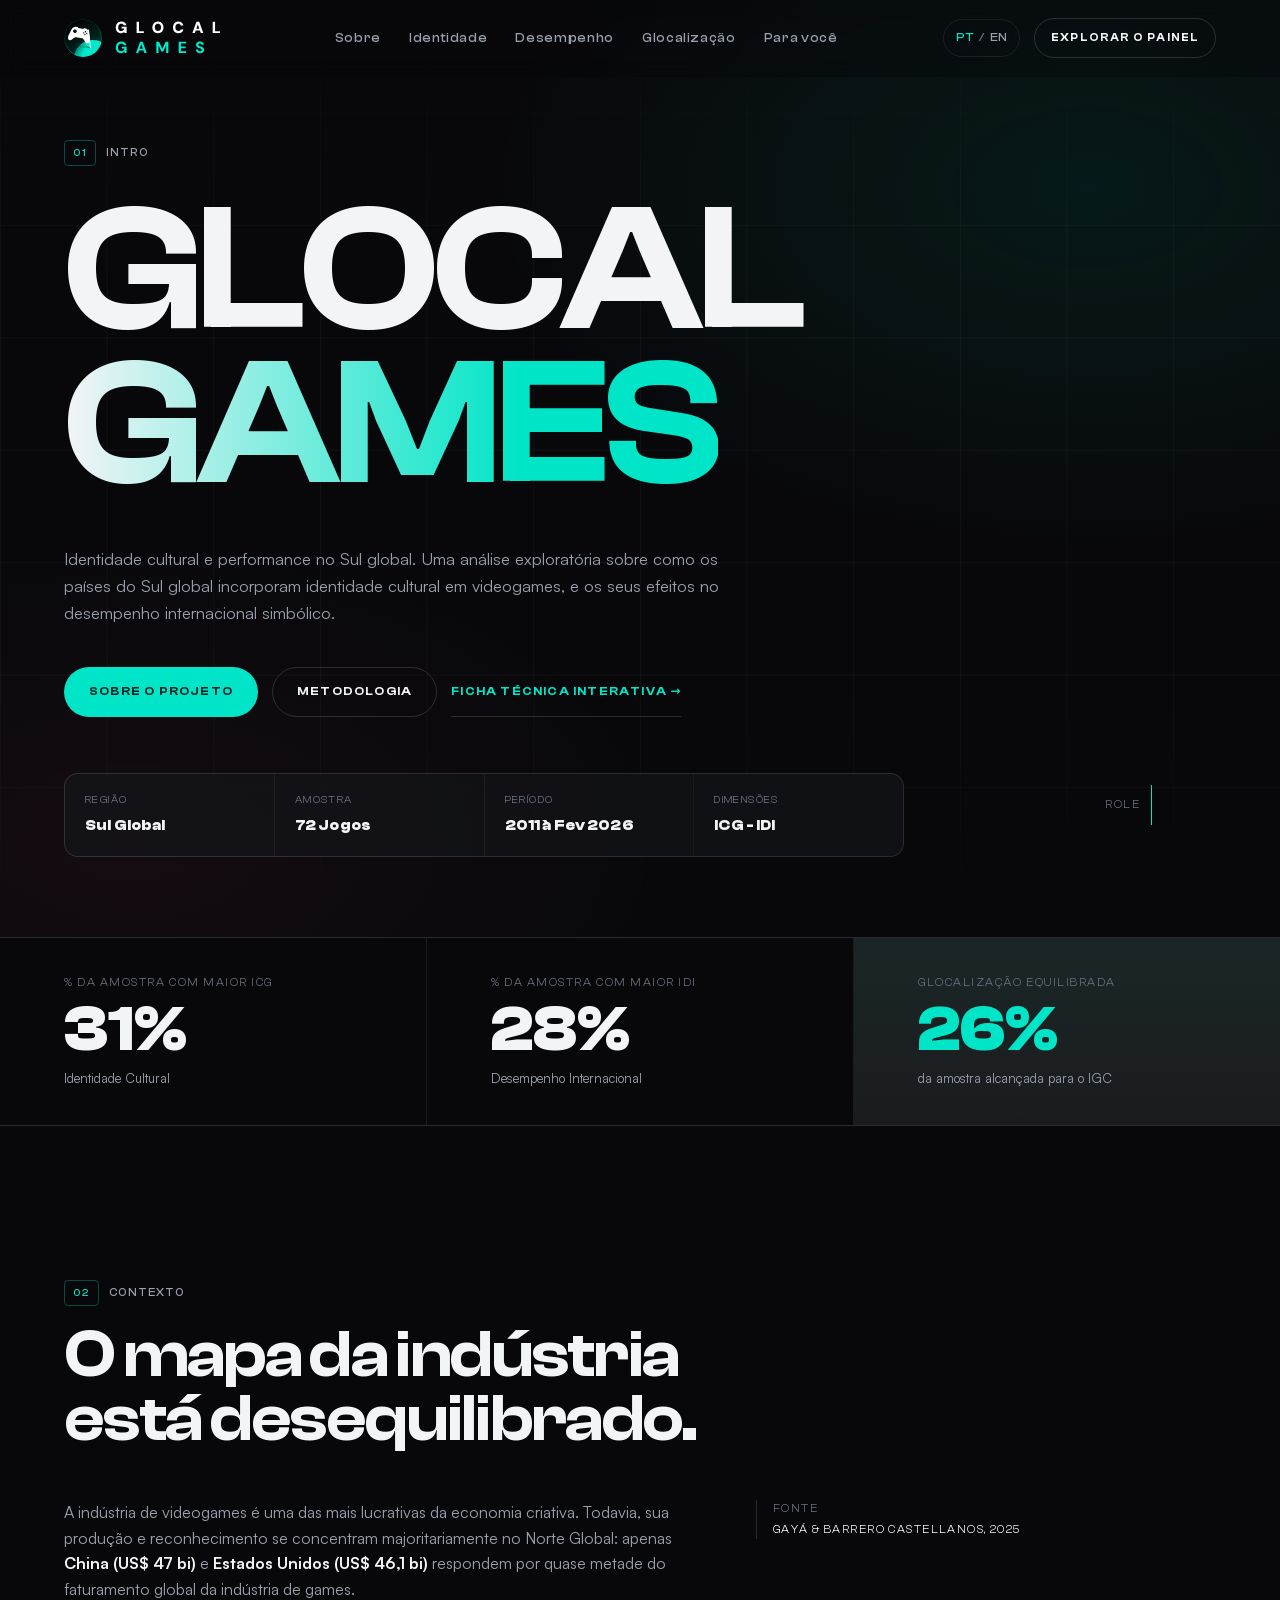
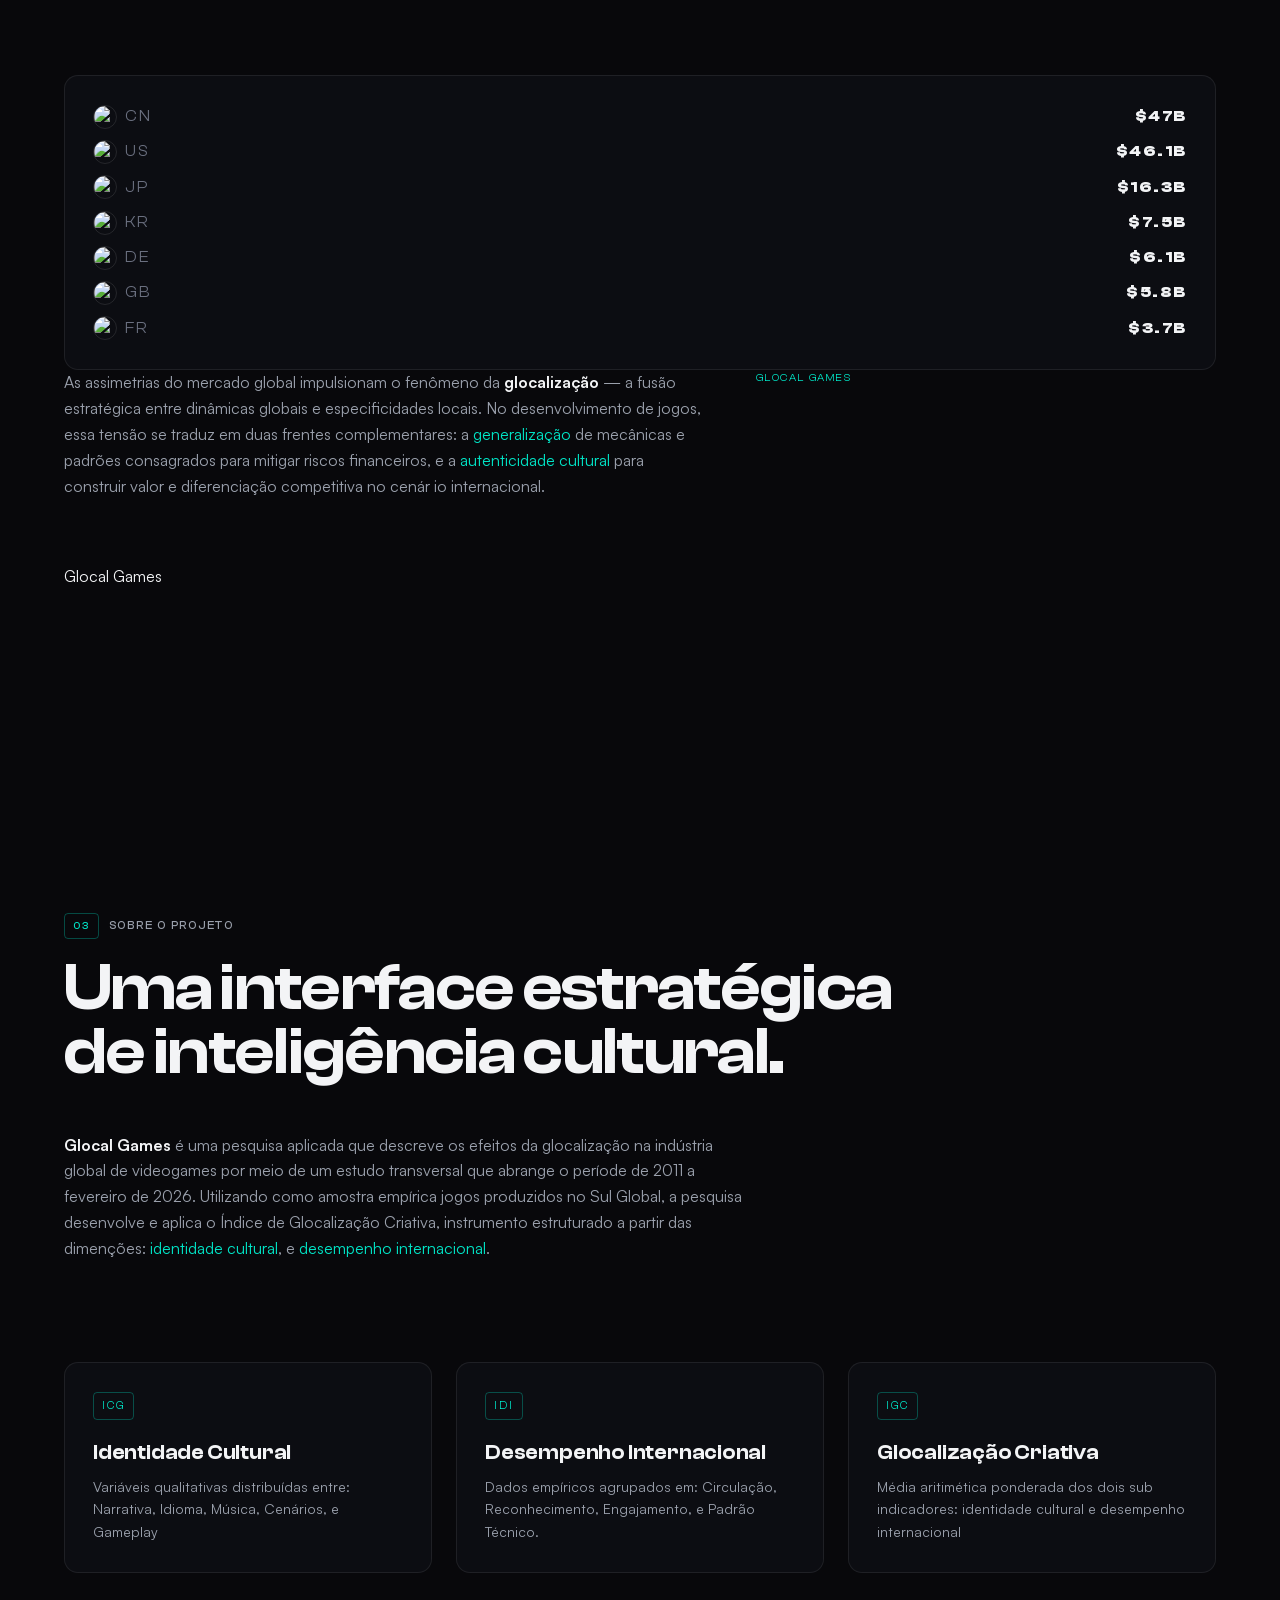
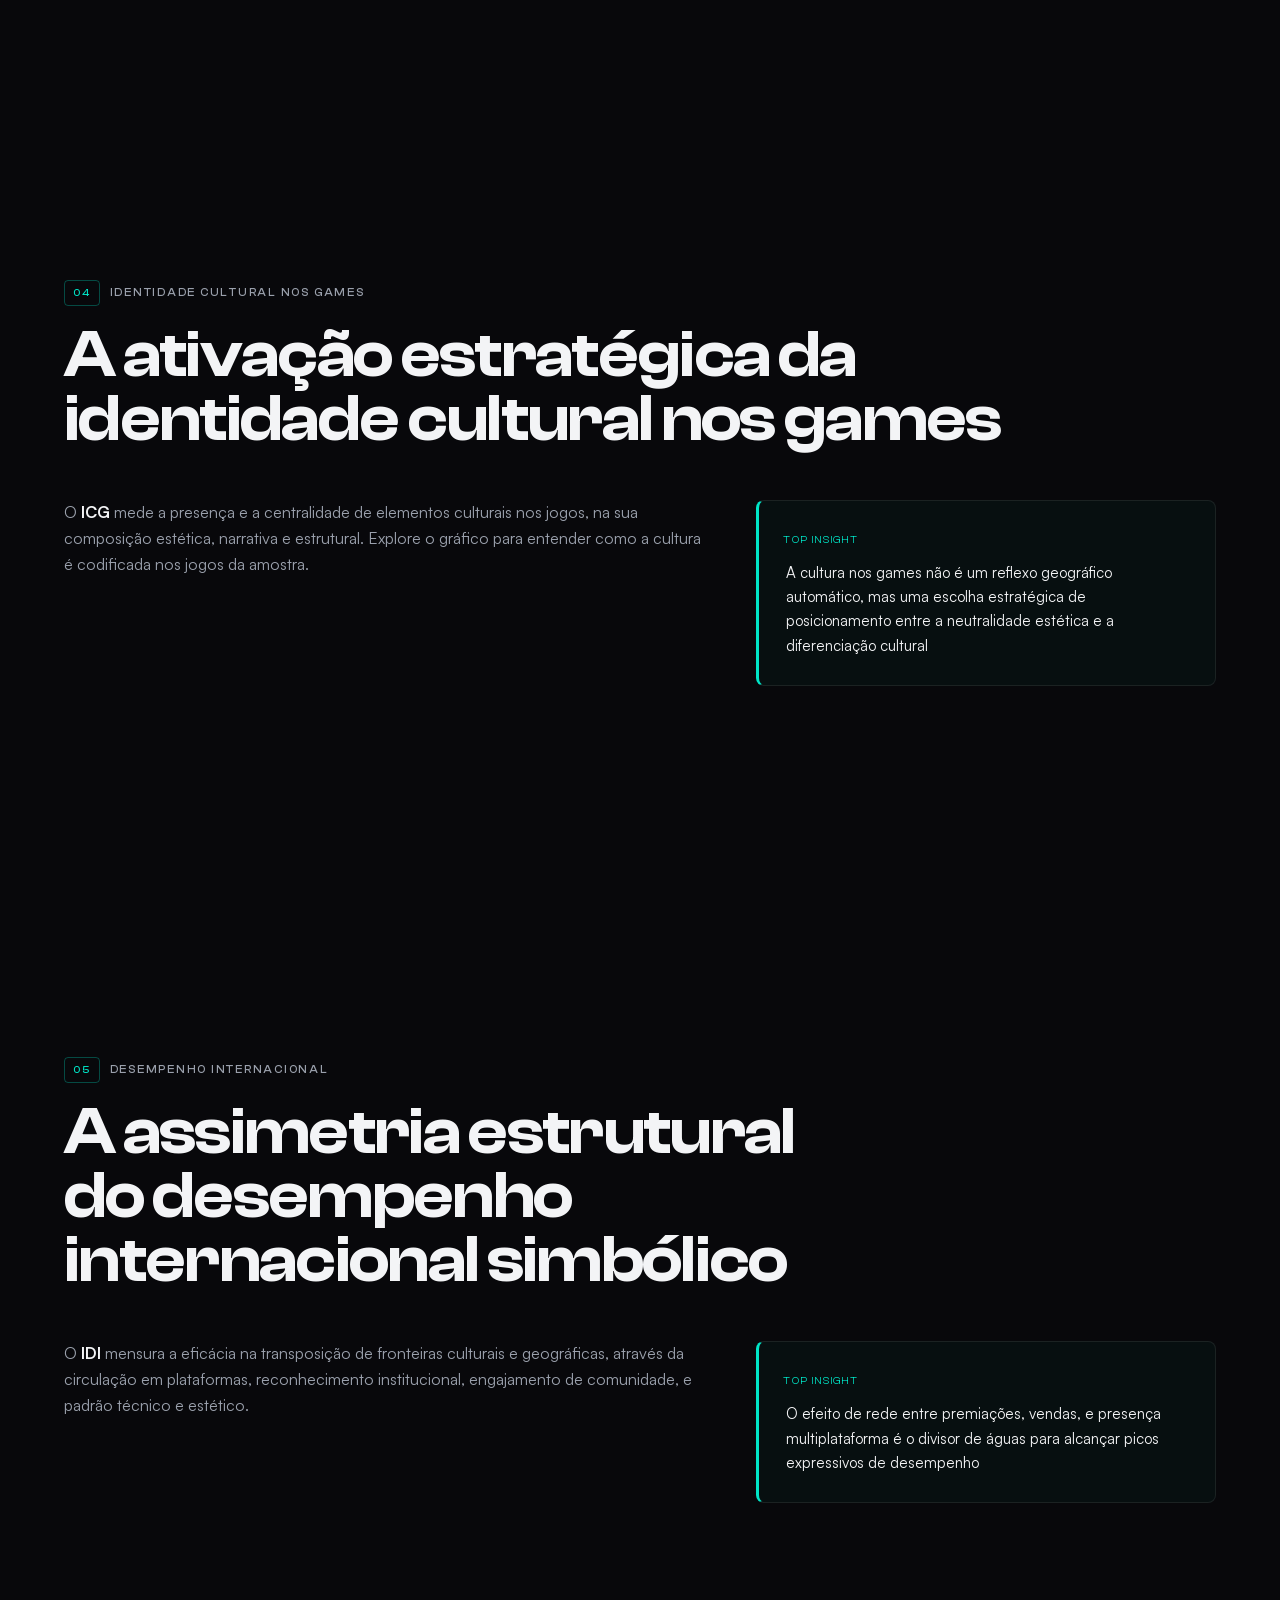
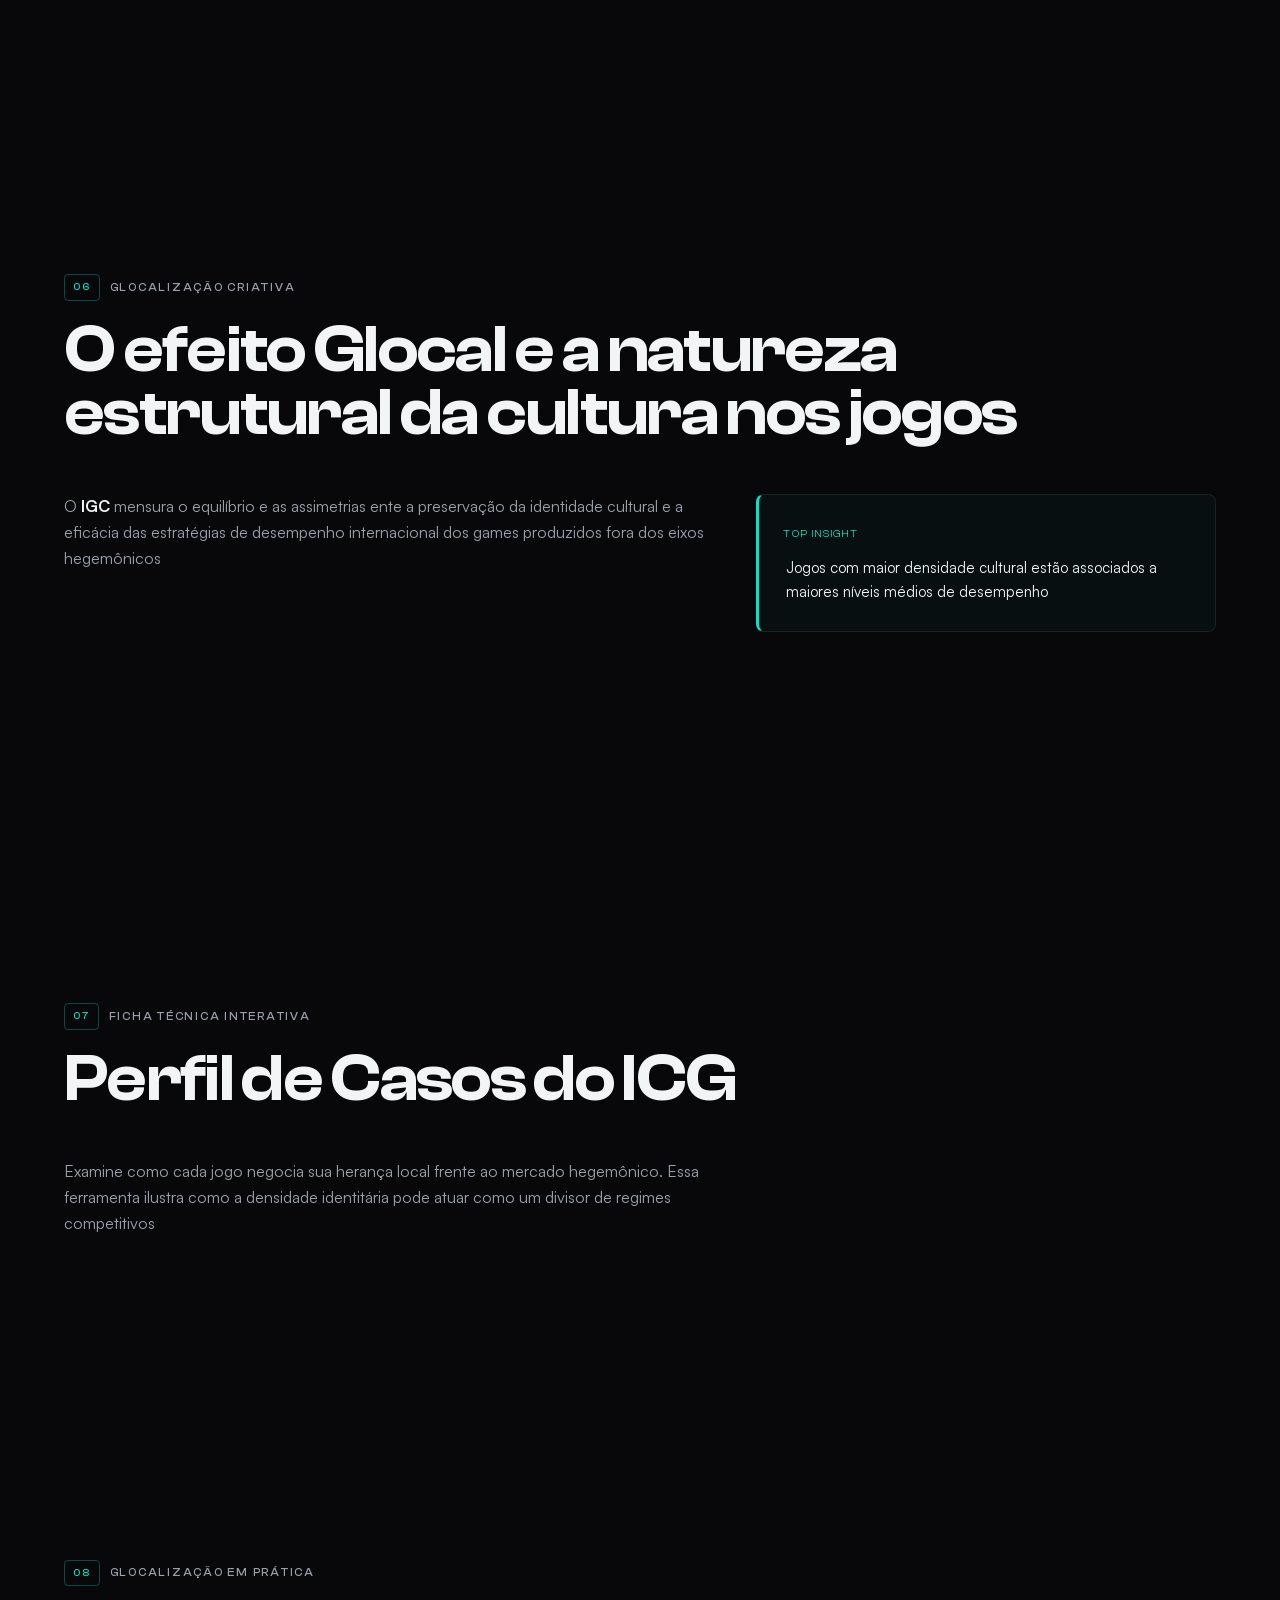
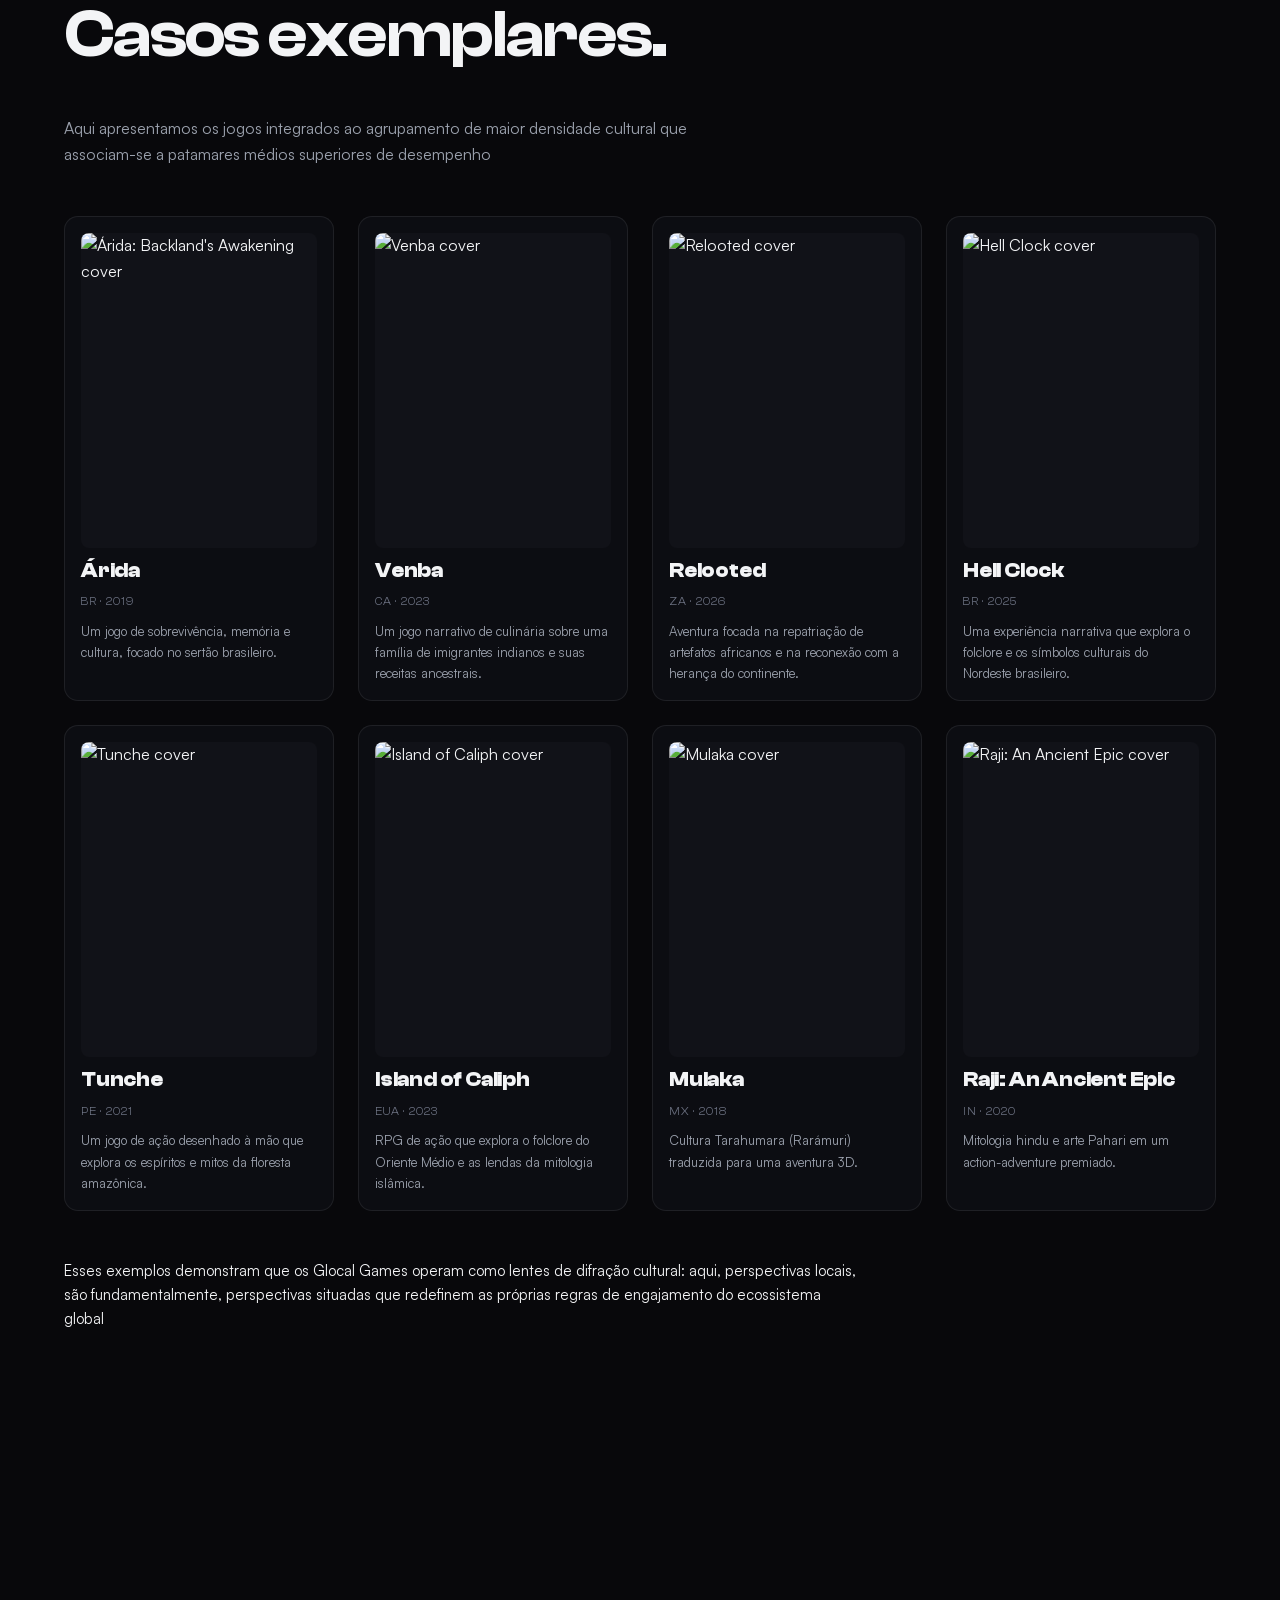
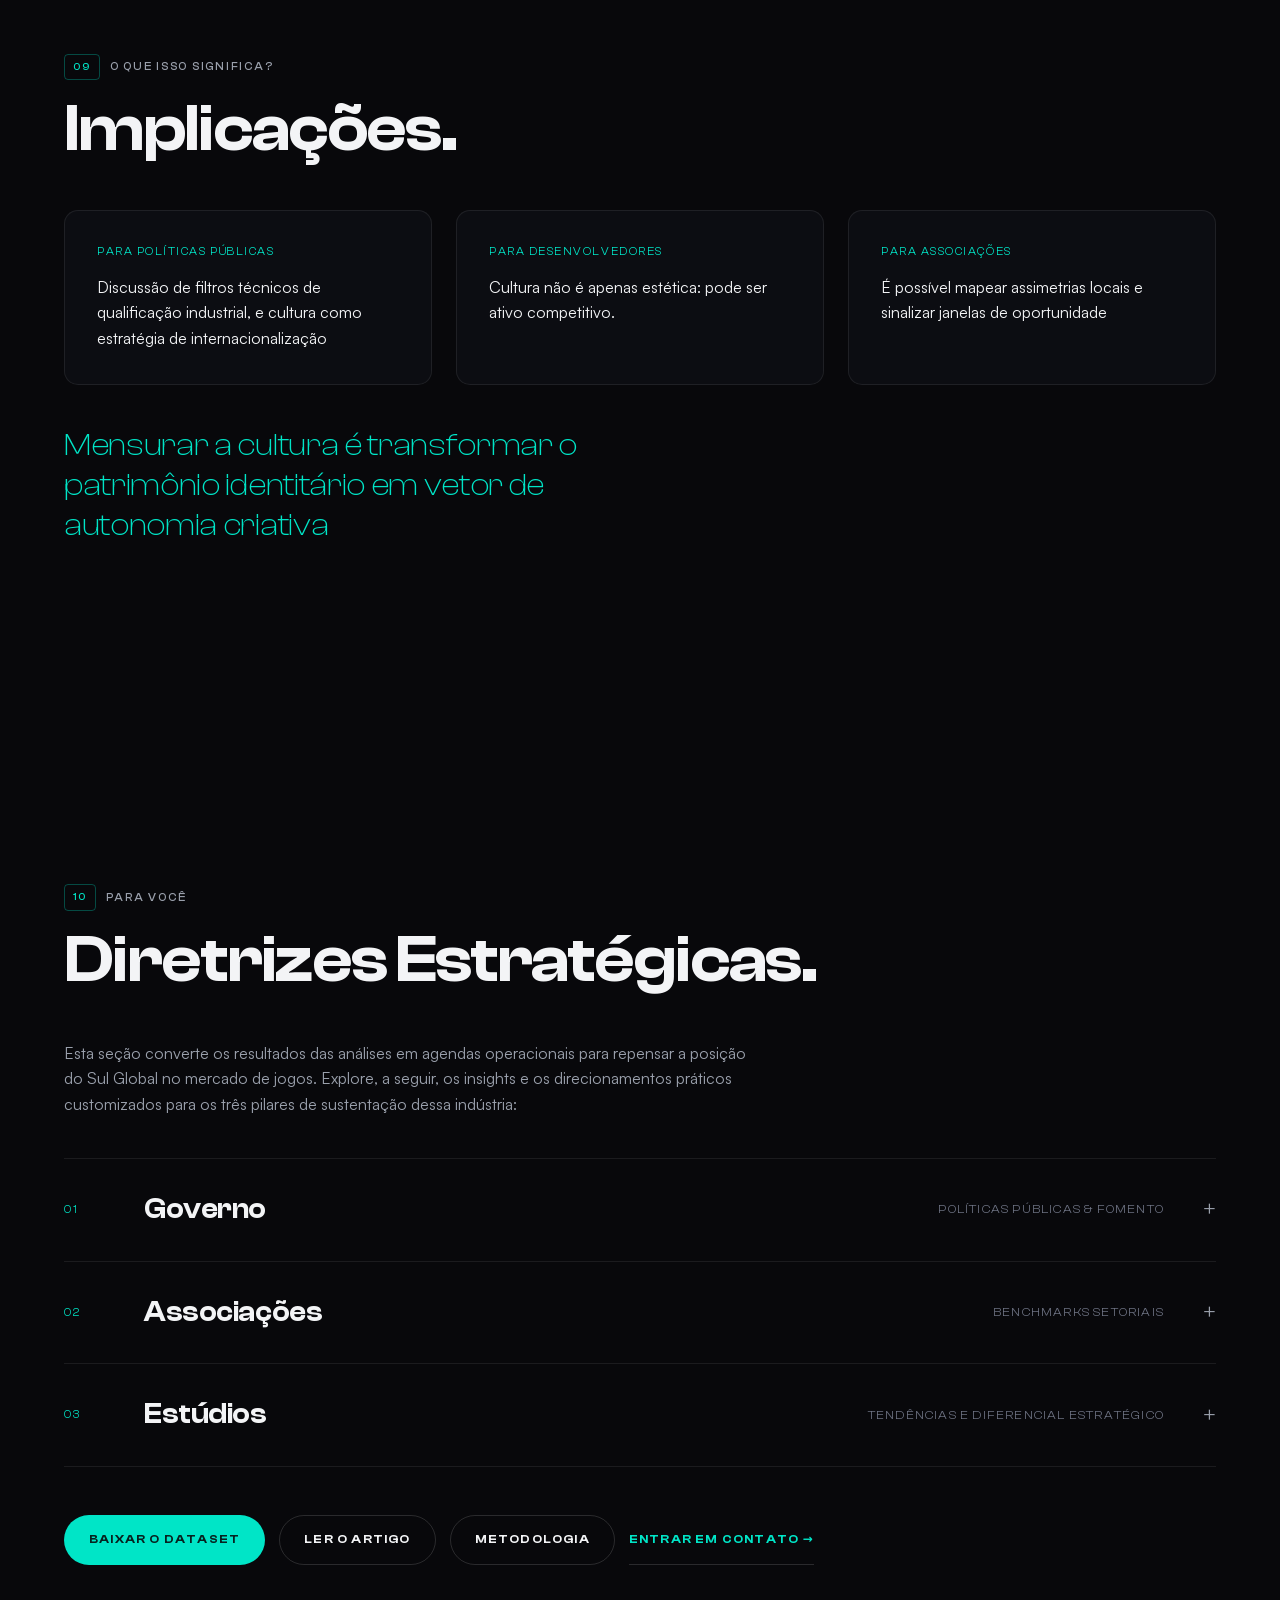
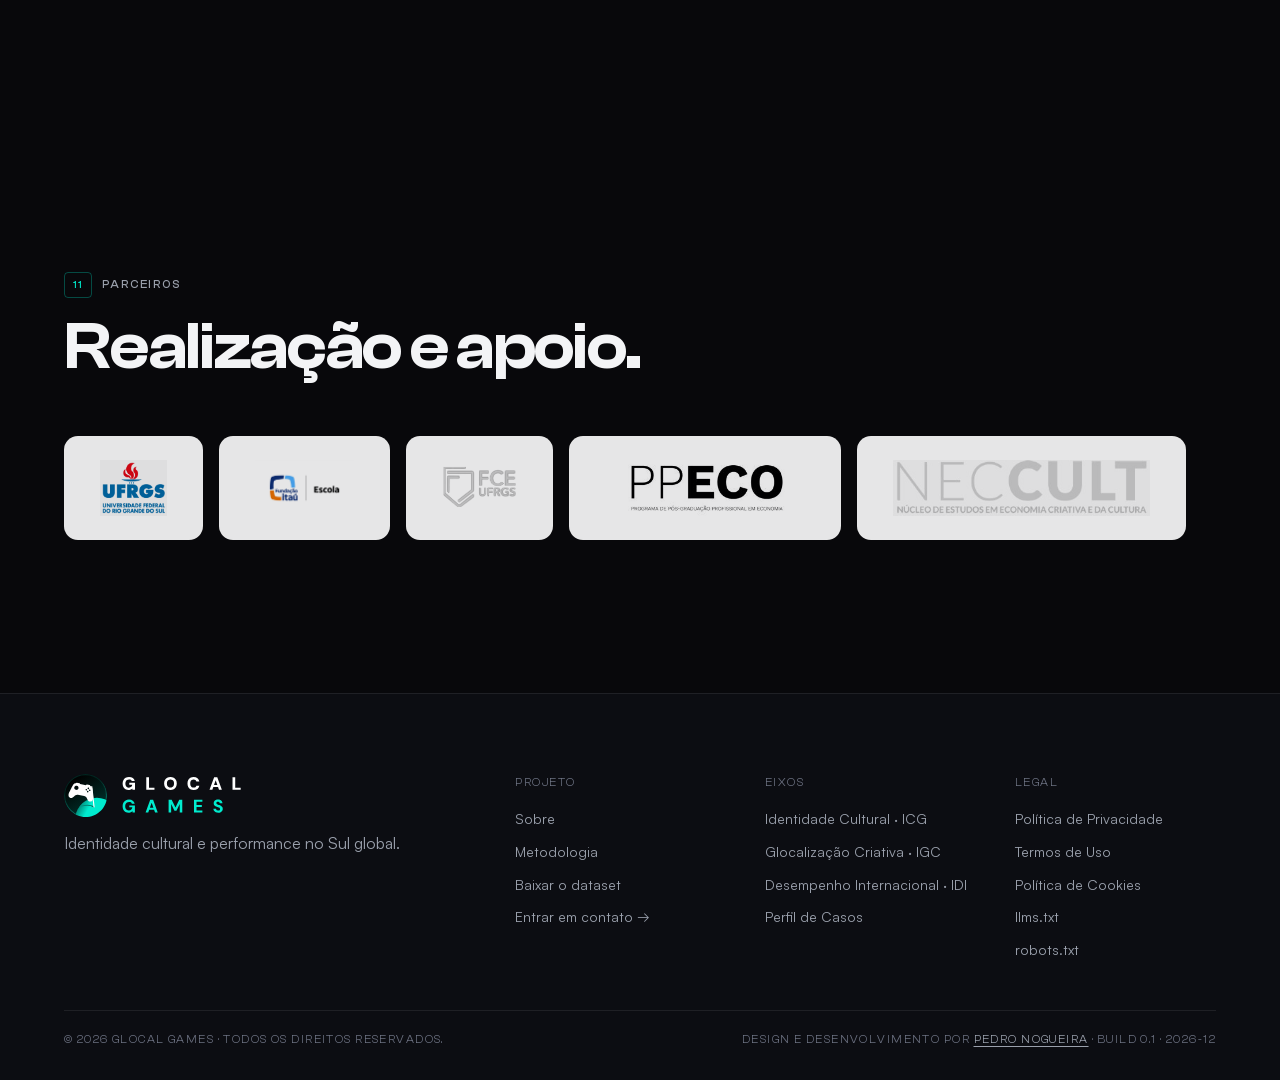
==== commit ee6fb74c: "Update index.html (alteração bloco)" ====
--- a/docs/index.html
+++ b/docs/index.html
@@ -192,16 +192,16 @@
       <div class="cb cb--sg" style="--w:5%"><span><img class="cb__flag" src="https://flagcdn.com/w40/de.png" alt="Alemanha">DE</span><i></i><b>$6.1B</b></div>
       <div class="cb cb--br" style="--w:3.6%"><span><img class="cb__flag" src="https://flagcdn.com/w40/gb.png" alt="Reino Unido">GB</span><i></i><b>$5.8B</b></div>
       <div class="cb cb--mx" style="--w:3%"><span><img class="cb__flag" src="https://flagcdn.com/w40/fr.png" alt="França">FR</span><i></i><b>$3.7B</b></div>
- </div>
+    </div>
     <div class="section__body two-col">
       <p class="lede" data-i18n="ctx.lede2">
         As assimetrias do mercado global de games impulsionam o fenômeno da glocalização — a fusão estratégica entre dinâmicas globais e especificidades locais. 
         No desenvolvimento de jogos, essa tensão se traduz em duas frentes complementares: a </b>generalização</b> de mecânicas e padrões consagrados para mitigar riscos 
         financeiros, e a </b>autenticidade cultural</b> para construir valor e diferenciação competitiva no cenário internacional.
        </p>
-      <aside class="source">
-        <span data-i18n="ctx.source2">Glocal Games</span>
-        <cite>"Glocal Games": jogos produzidos em contextos nacionais específicos que incorporam intencionalmente a cultura local sob padrões técnicos globais</cite>
+    
+        <span class="top-insight__k" data-i18n="ctx.source2">Glocal Games</span>
+        <p data-i18n="ctx.source2">jogos produzidos em contextos nacionais específicos que incorporam intencionalmente a cultura local sob padrões técnicos globais.</p>
       </aside>
     </div>
   </section>
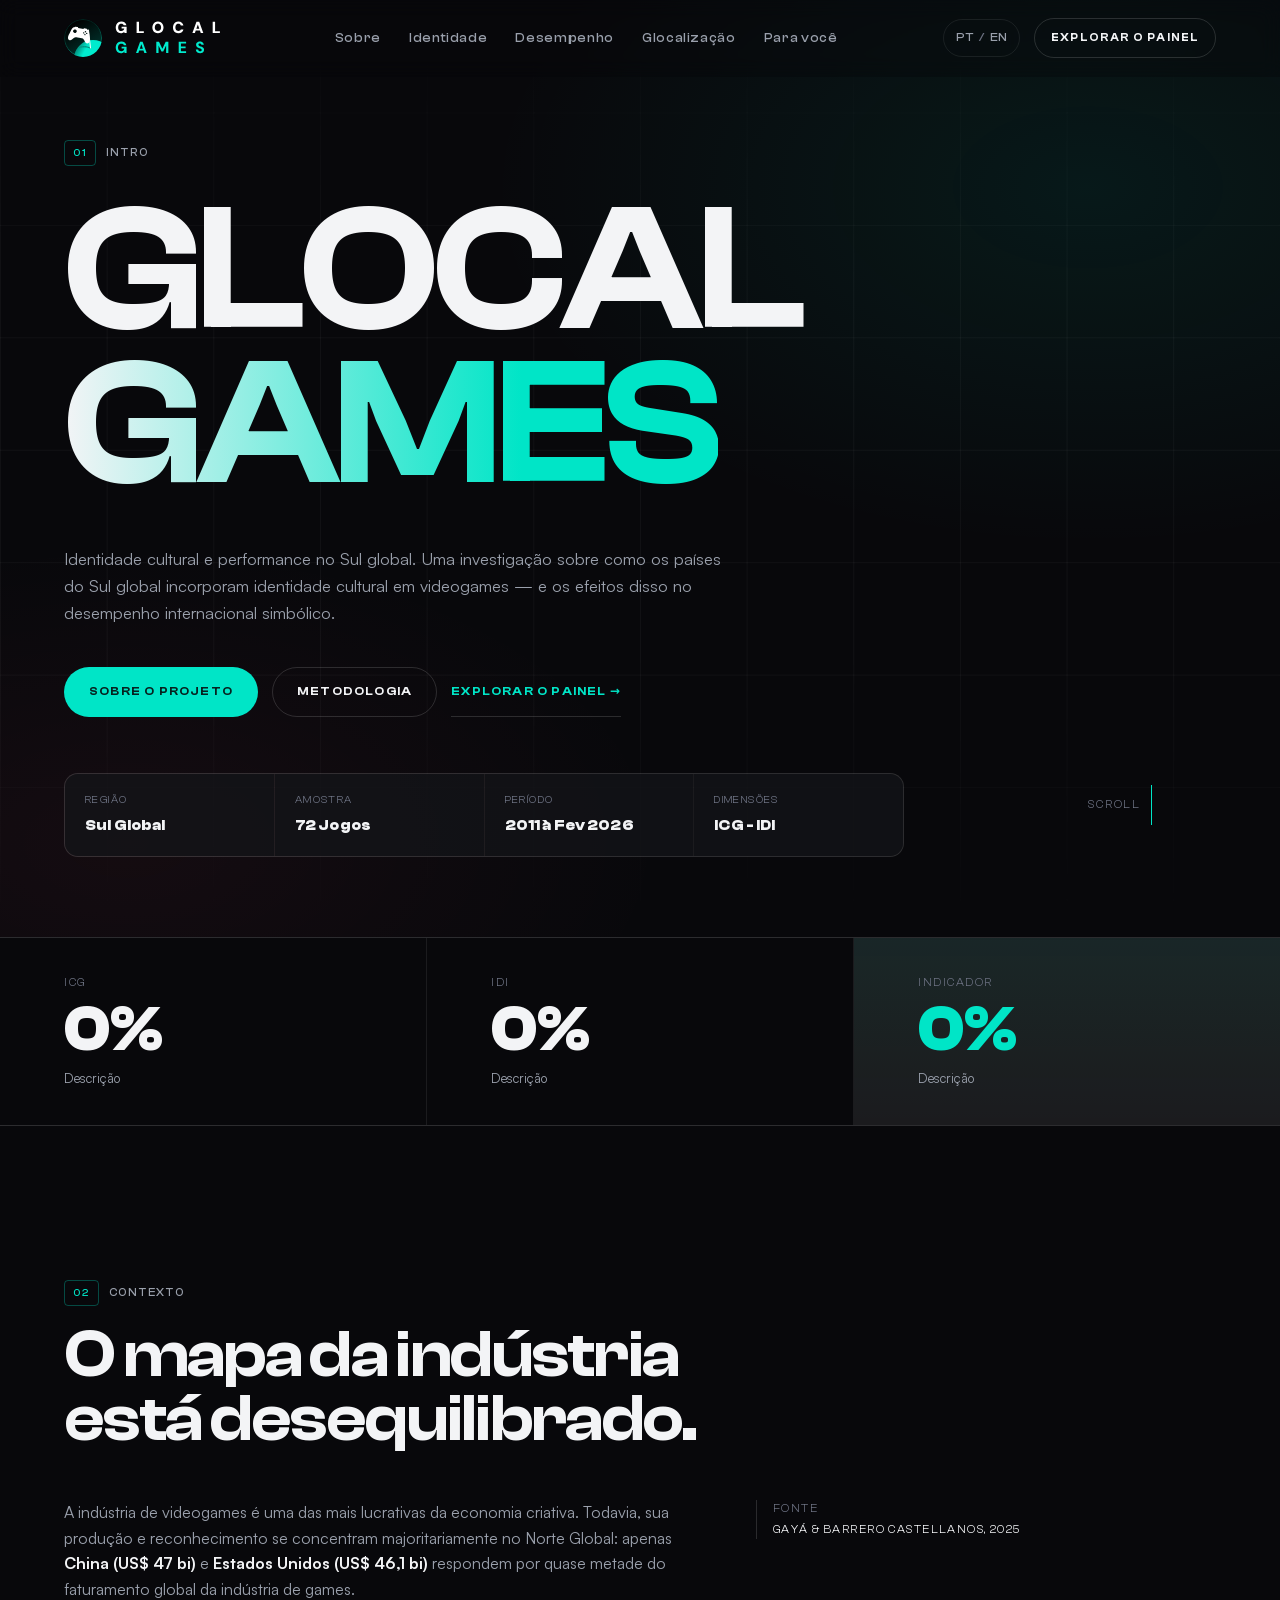
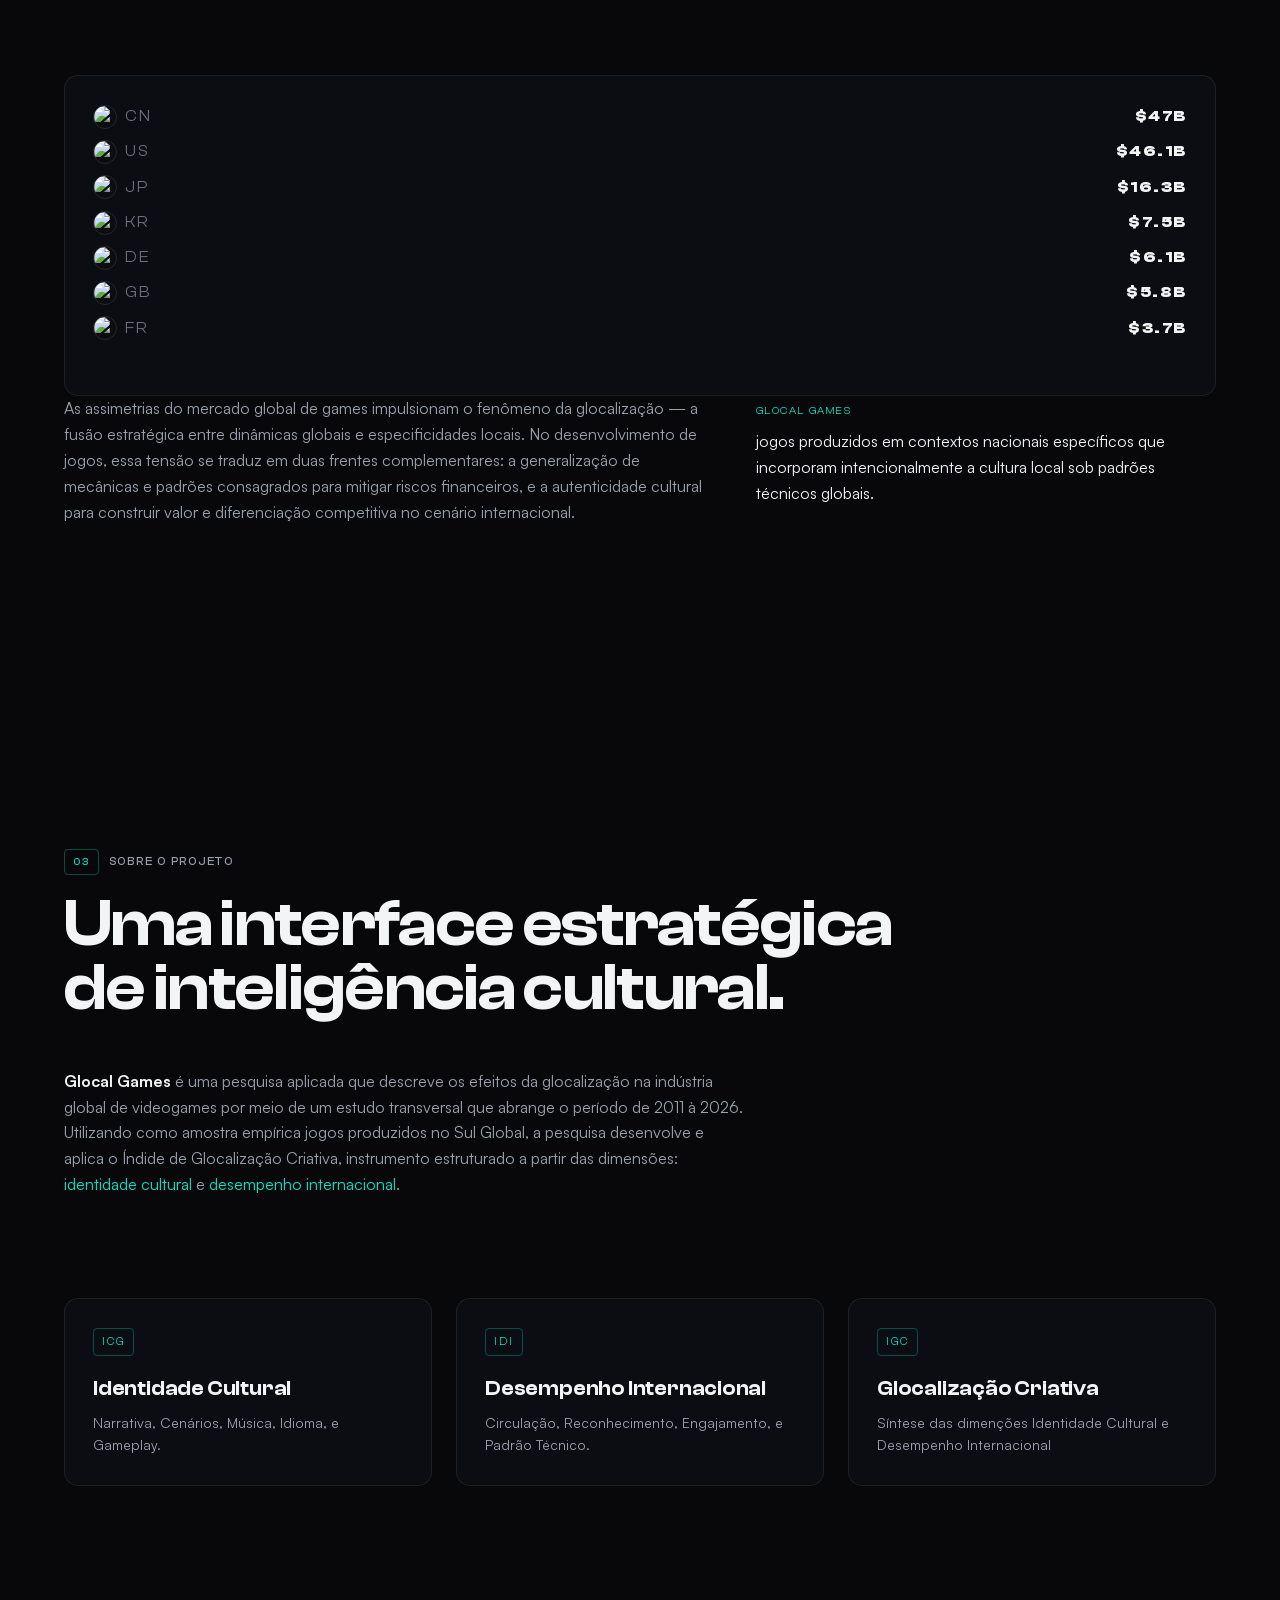
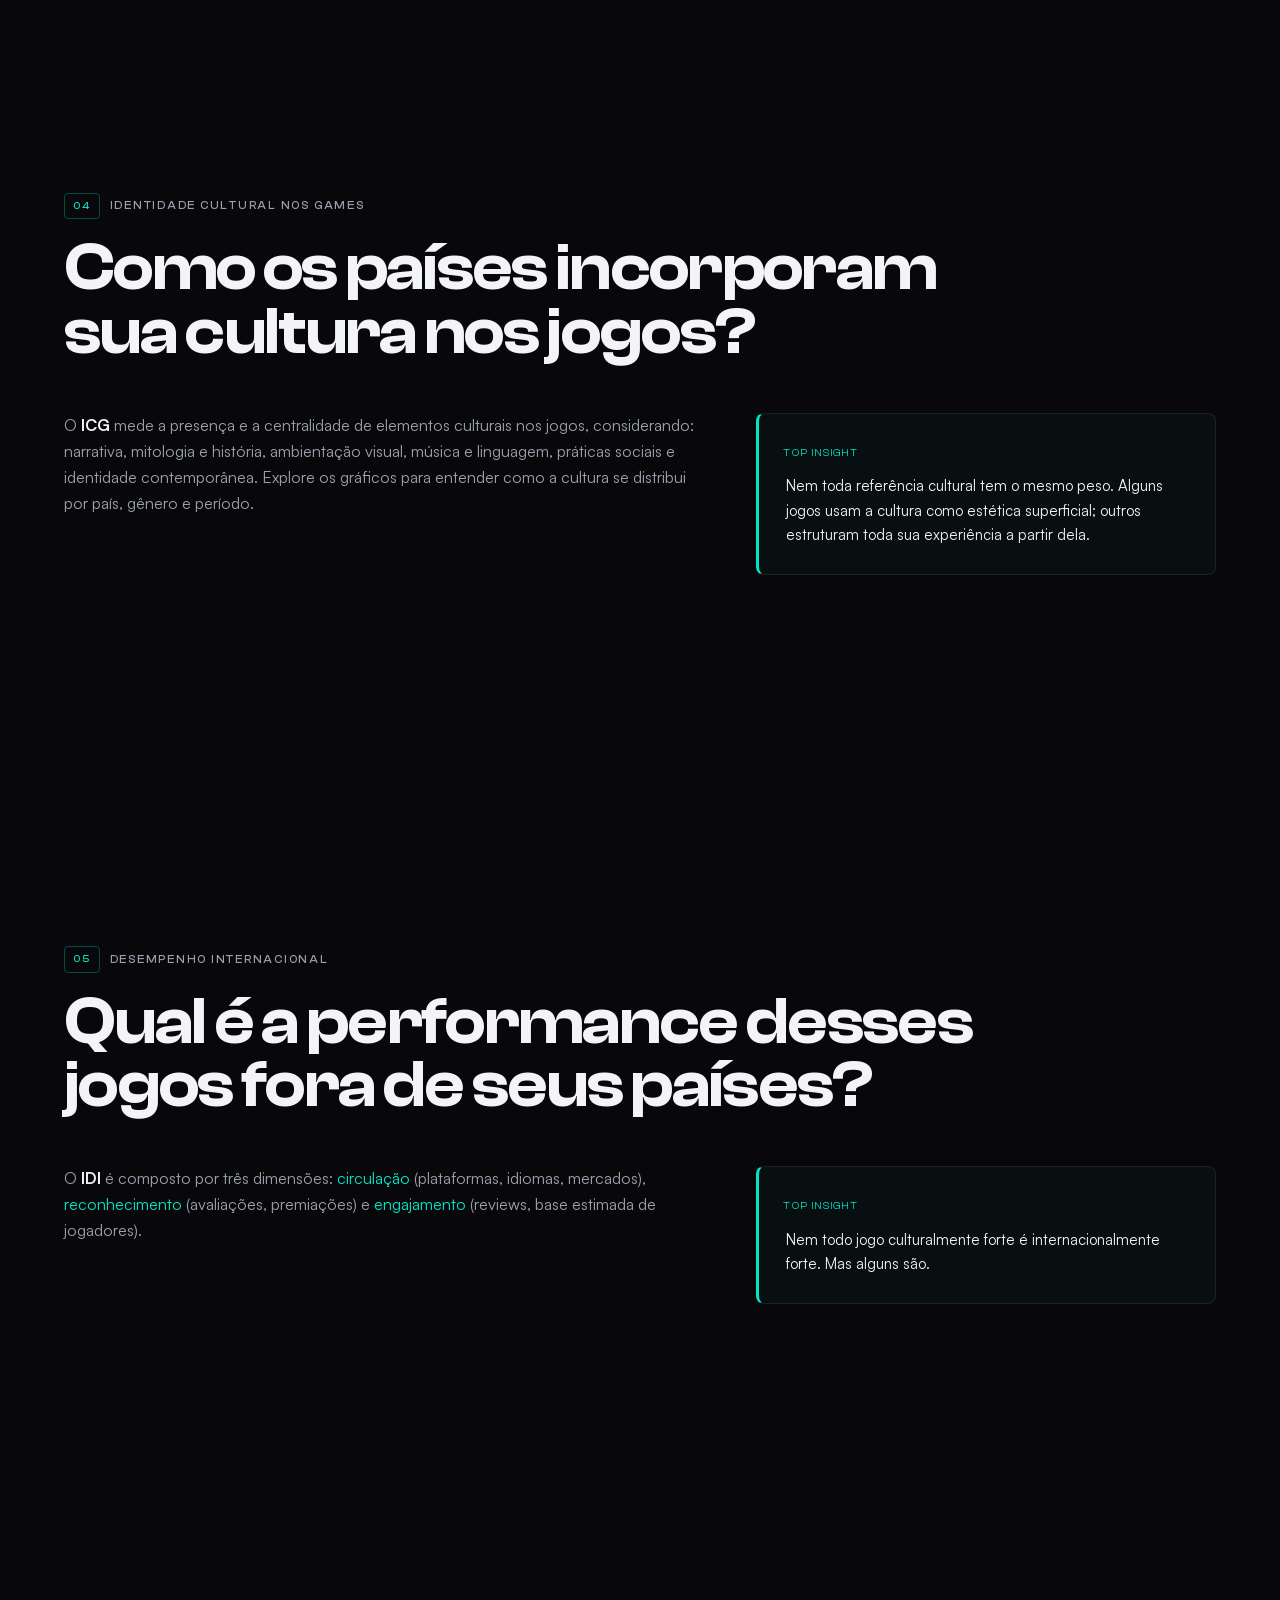
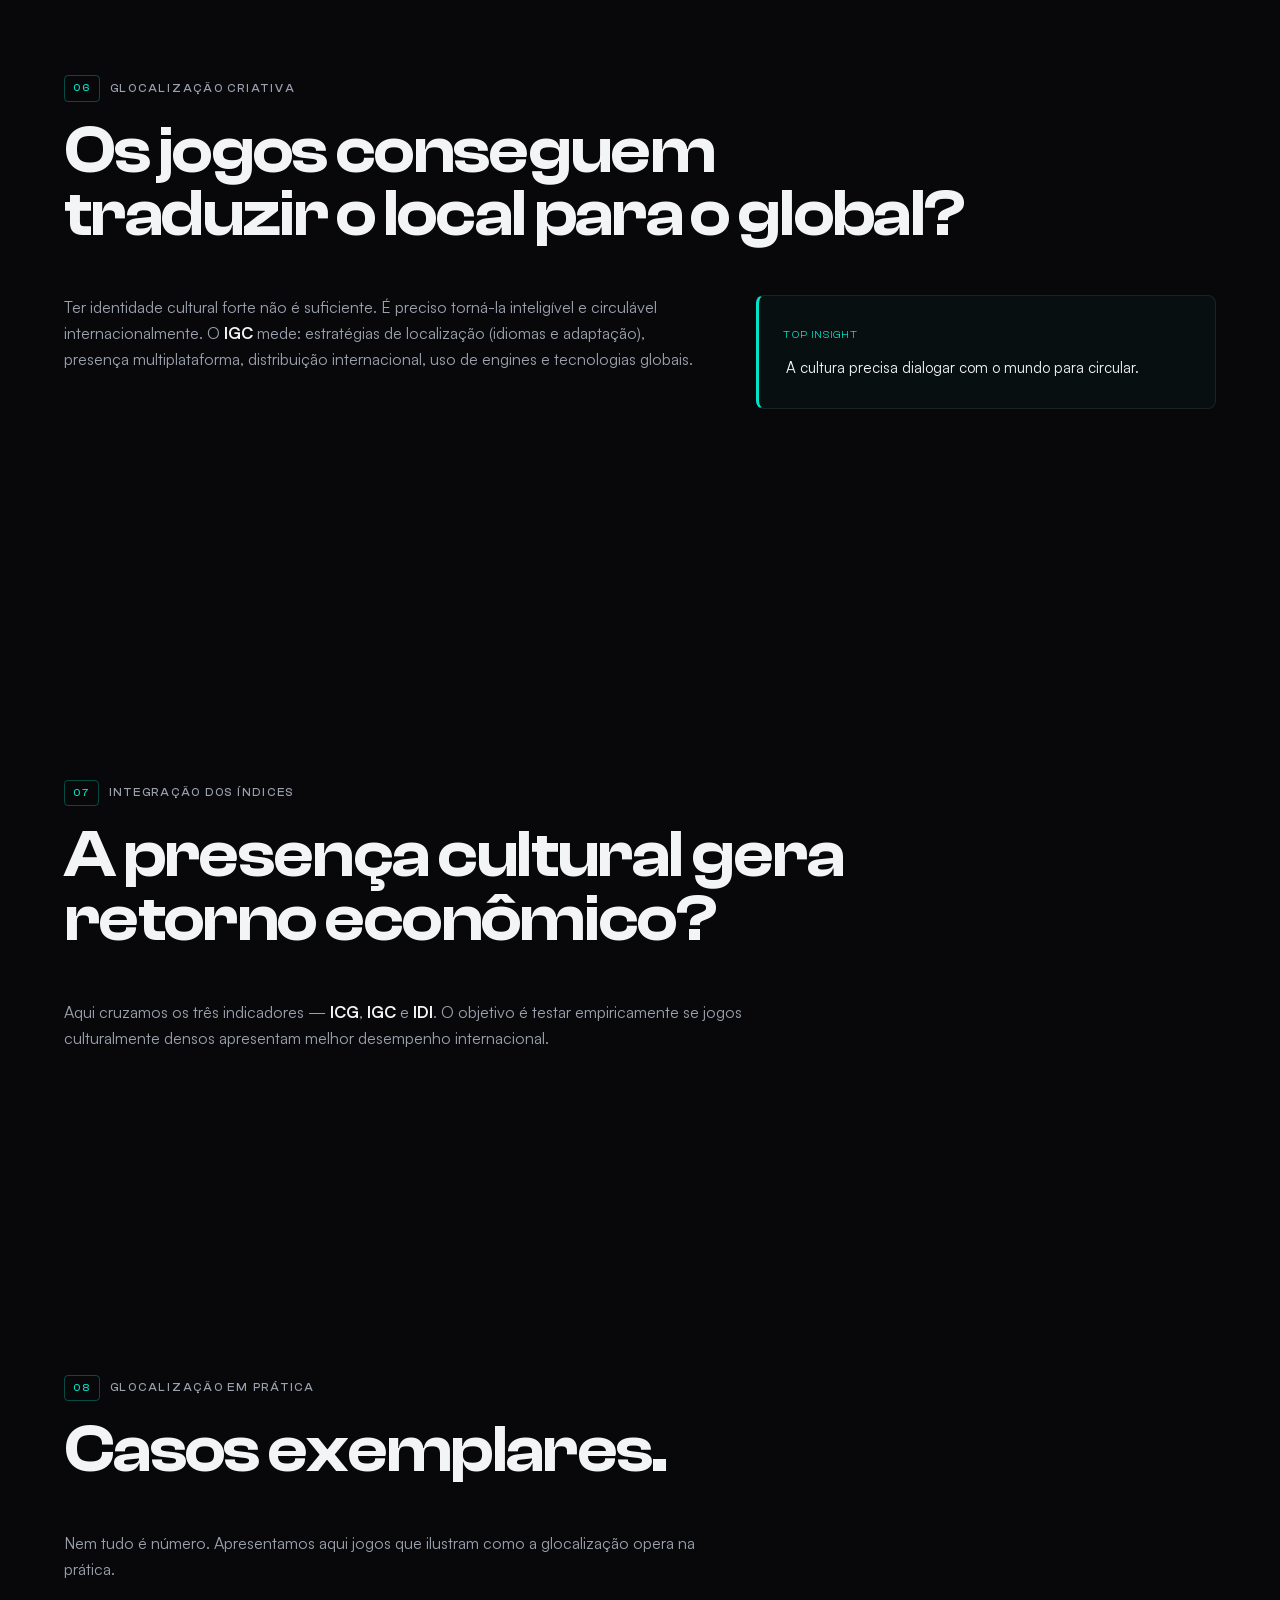
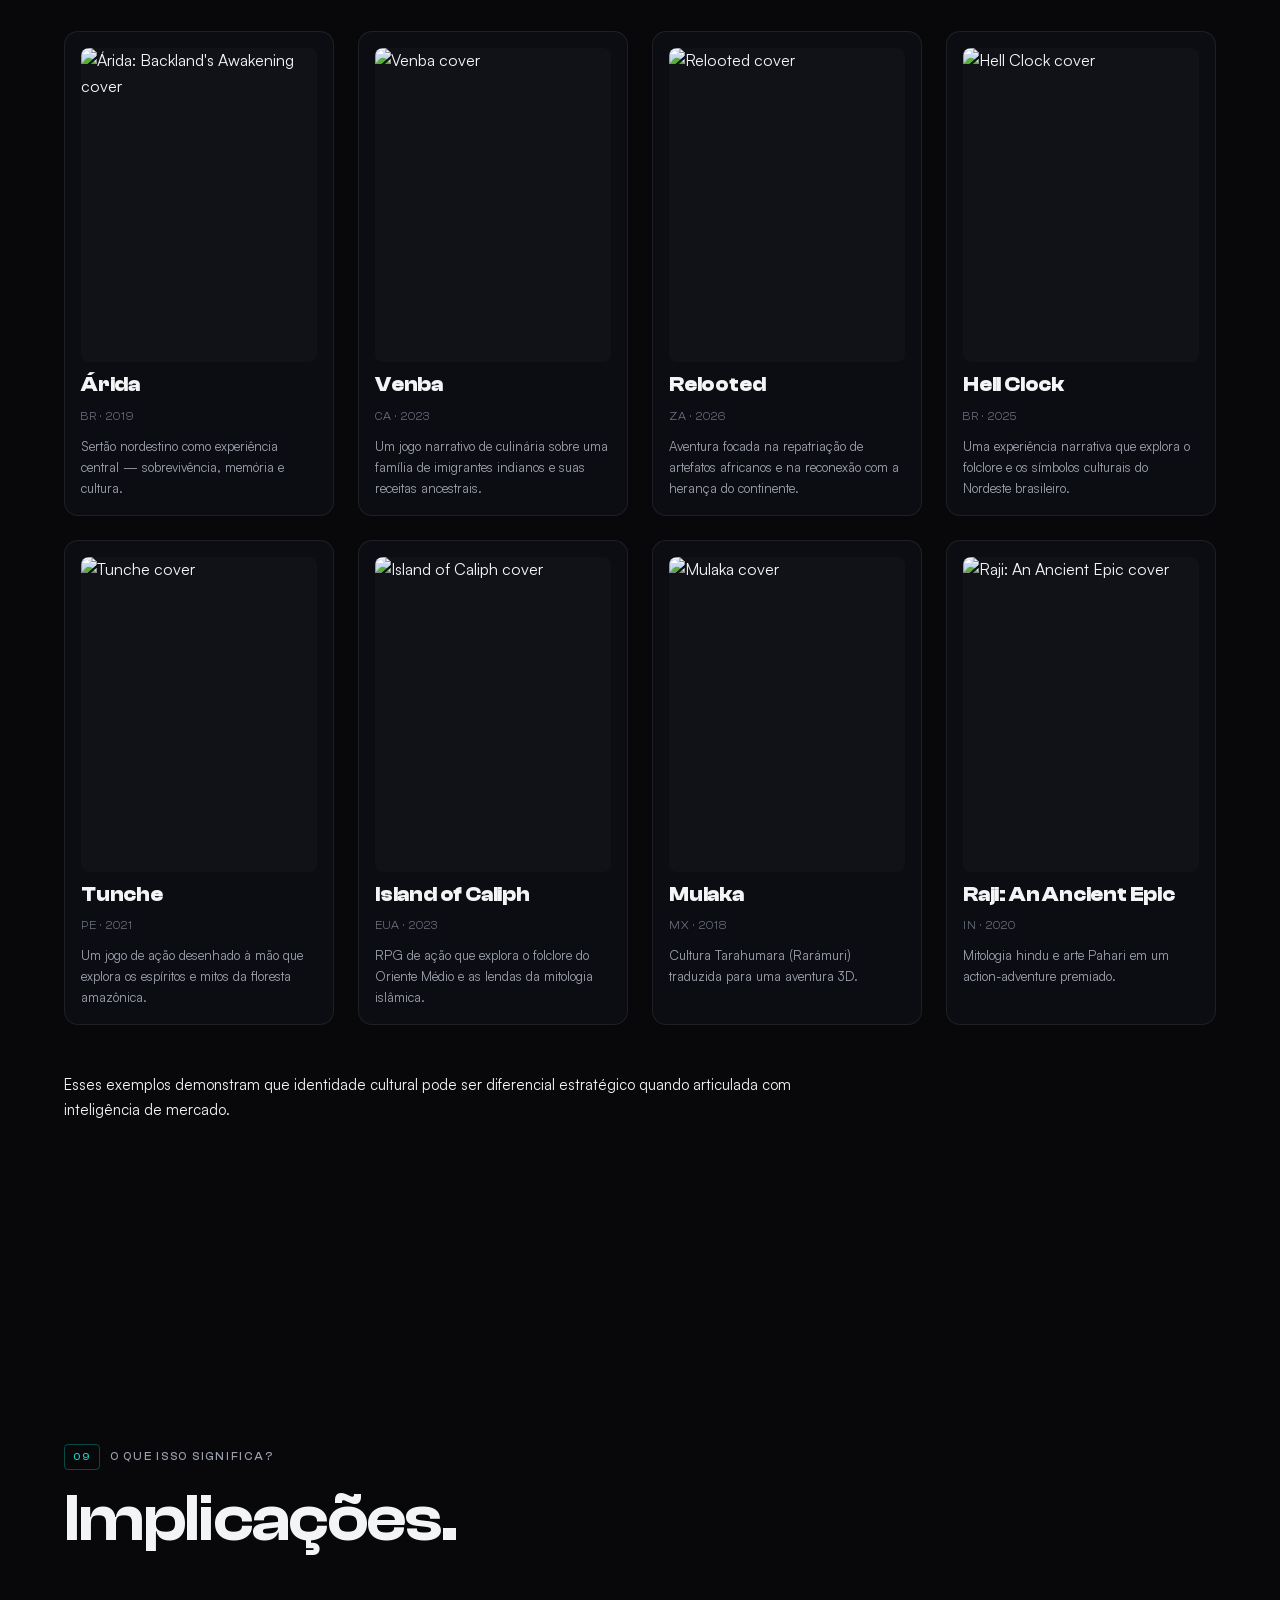
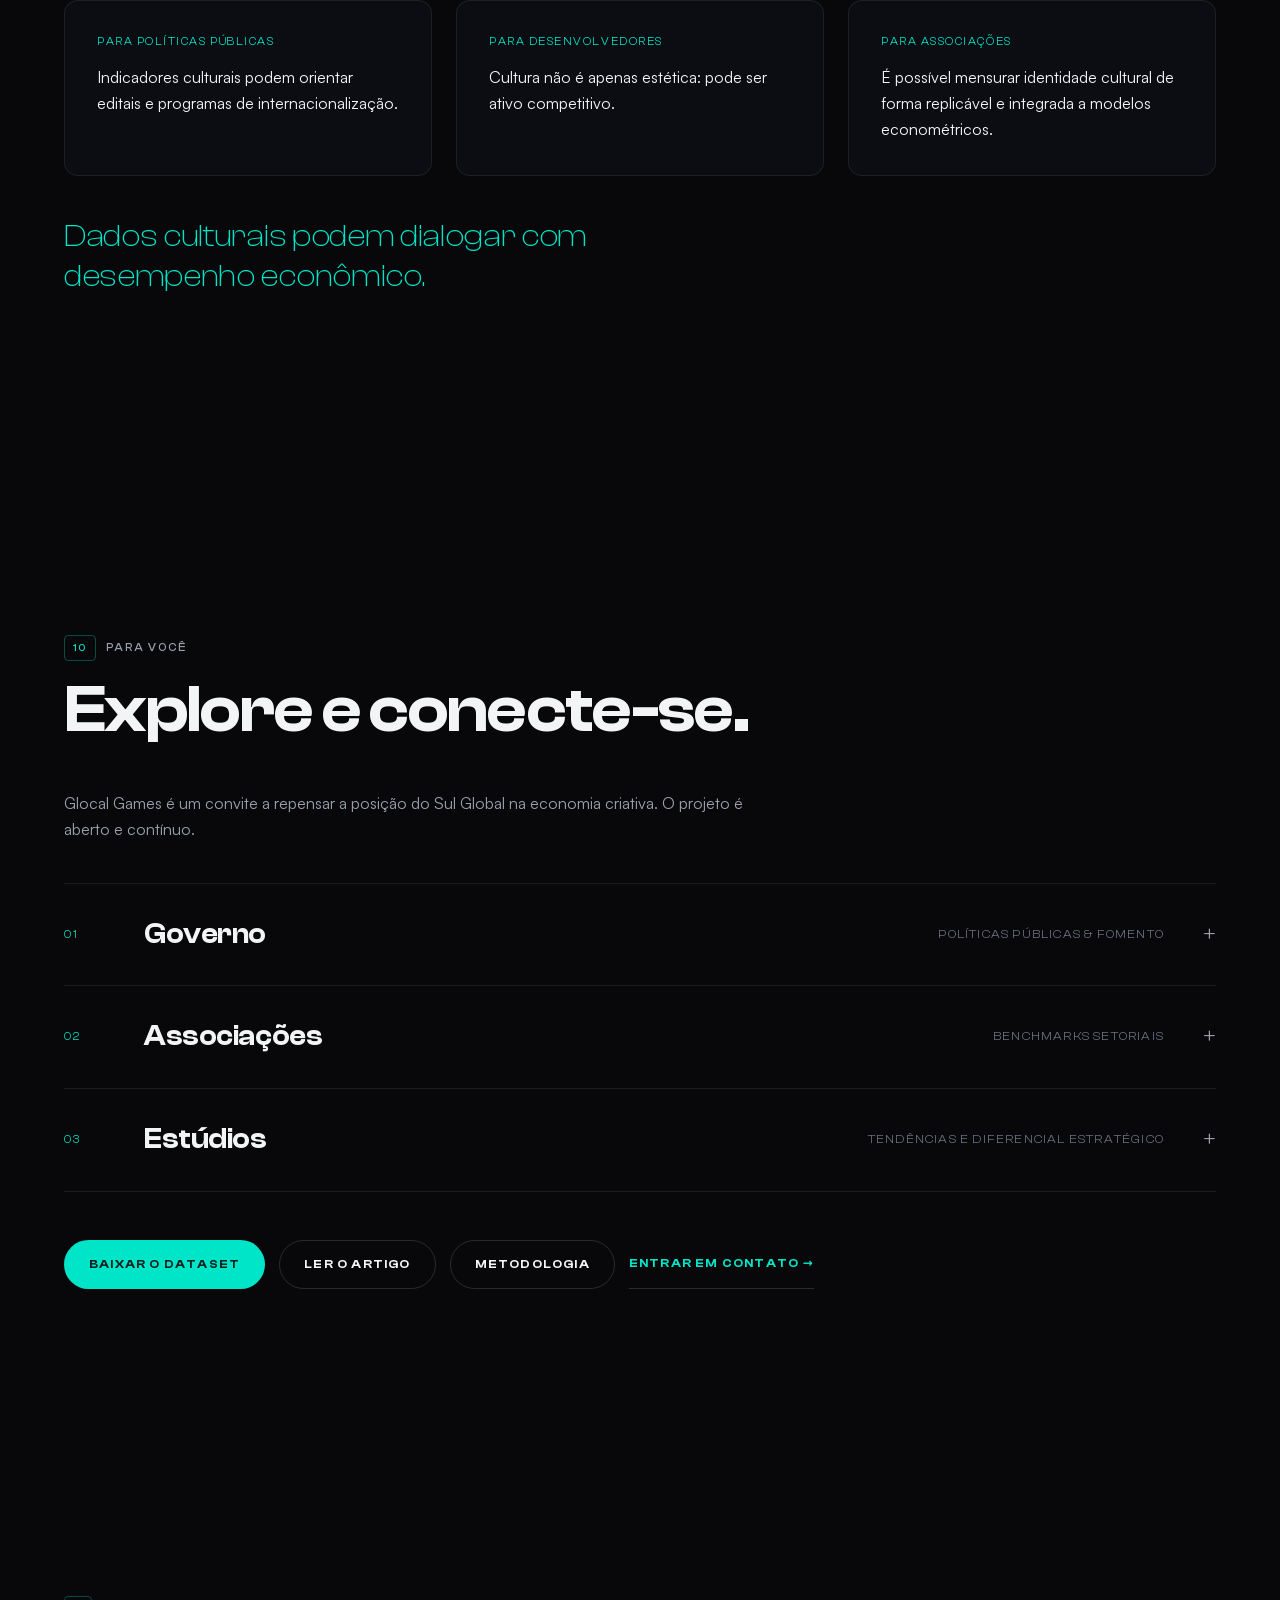
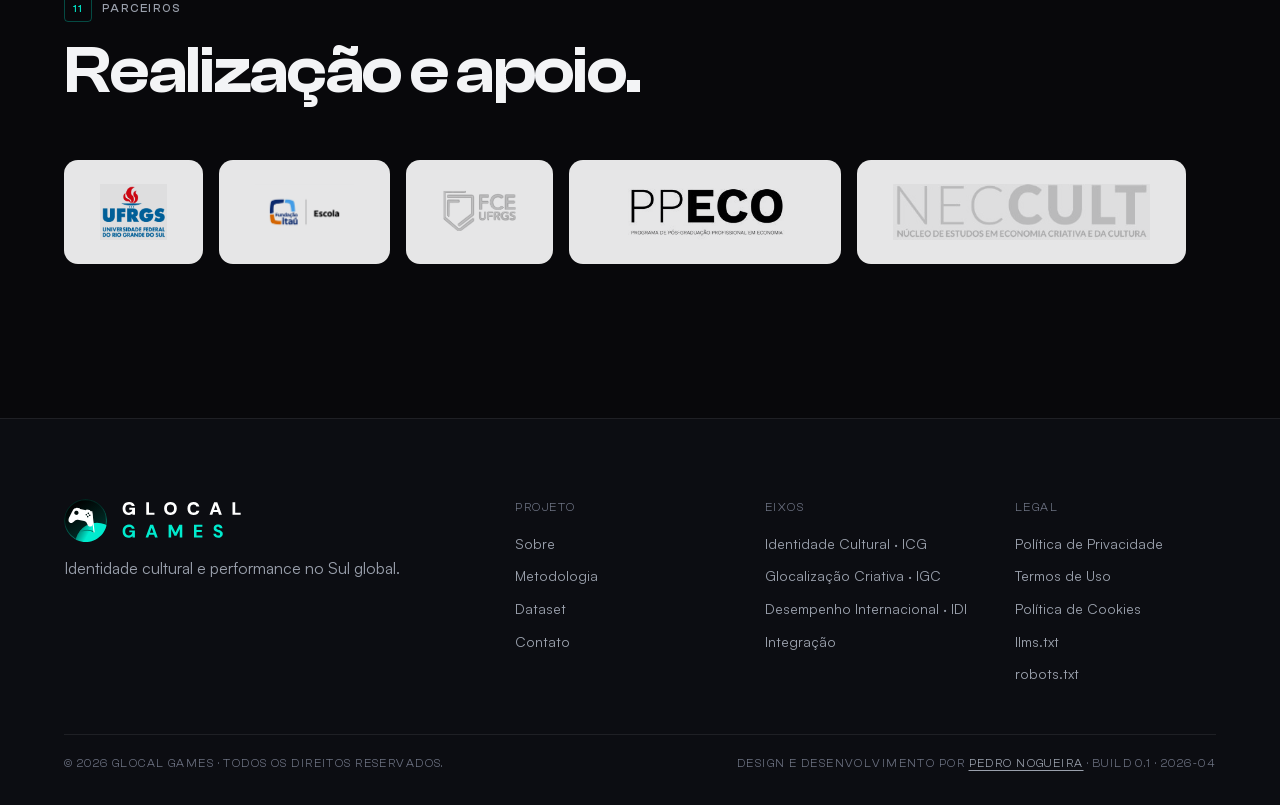
==== commit c99634a5: "Update index.html (mudança Top Insight)" ====
--- a/docs/index.html
+++ b/docs/index.html
@@ -192,6 +192,7 @@
       <div class="cb cb--sg" style="--w:5%"><span><img class="cb__flag" src="https://flagcdn.com/w40/de.png" alt="Alemanha">DE</span><i></i><b>$6.1B</b></div>
       <div class="cb cb--br" style="--w:3.6%"><span><img class="cb__flag" src="https://flagcdn.com/w40/gb.png" alt="Reino Unido">GB</span><i></i><b>$5.8B</b></div>
       <div class="cb cb--mx" style="--w:3%"><span><img class="cb__flag" src="https://flagcdn.com/w40/fr.png" alt="França">FR</span><i></i><b>$3.7B</b></div>
+    </p>
     </div>
     <div class="section__body two-col">
       <p class="lede" data-i18n="ctx.lede2">
@@ -200,9 +201,9 @@
         financeiros, e a </b>autenticidade cultural</b> para construir valor e diferenciação competitiva no cenário internacional.
        </p>
     
-        <span class="top-insight__k" data-i18n="ctx.source2">Glocal Games</span>
-        <p data-i18n="ctx.source2">jogos produzidos em contextos nacionais específicos que incorporam intencionalmente a cultura local sob padrões técnicos globais.</p>
-      </aside>
+       <aside class="top-insight0">
+        <span class="top-insight__k" data-i18n="common.insight">Glocal Games</span>
+        <p data-i18n="icg.insight0">jogos produzidos em contextos nacionais específicos que incorporam intencionalmente a cultura local sob padrões técnicos globais.</p>
     </div>
   </section>
 
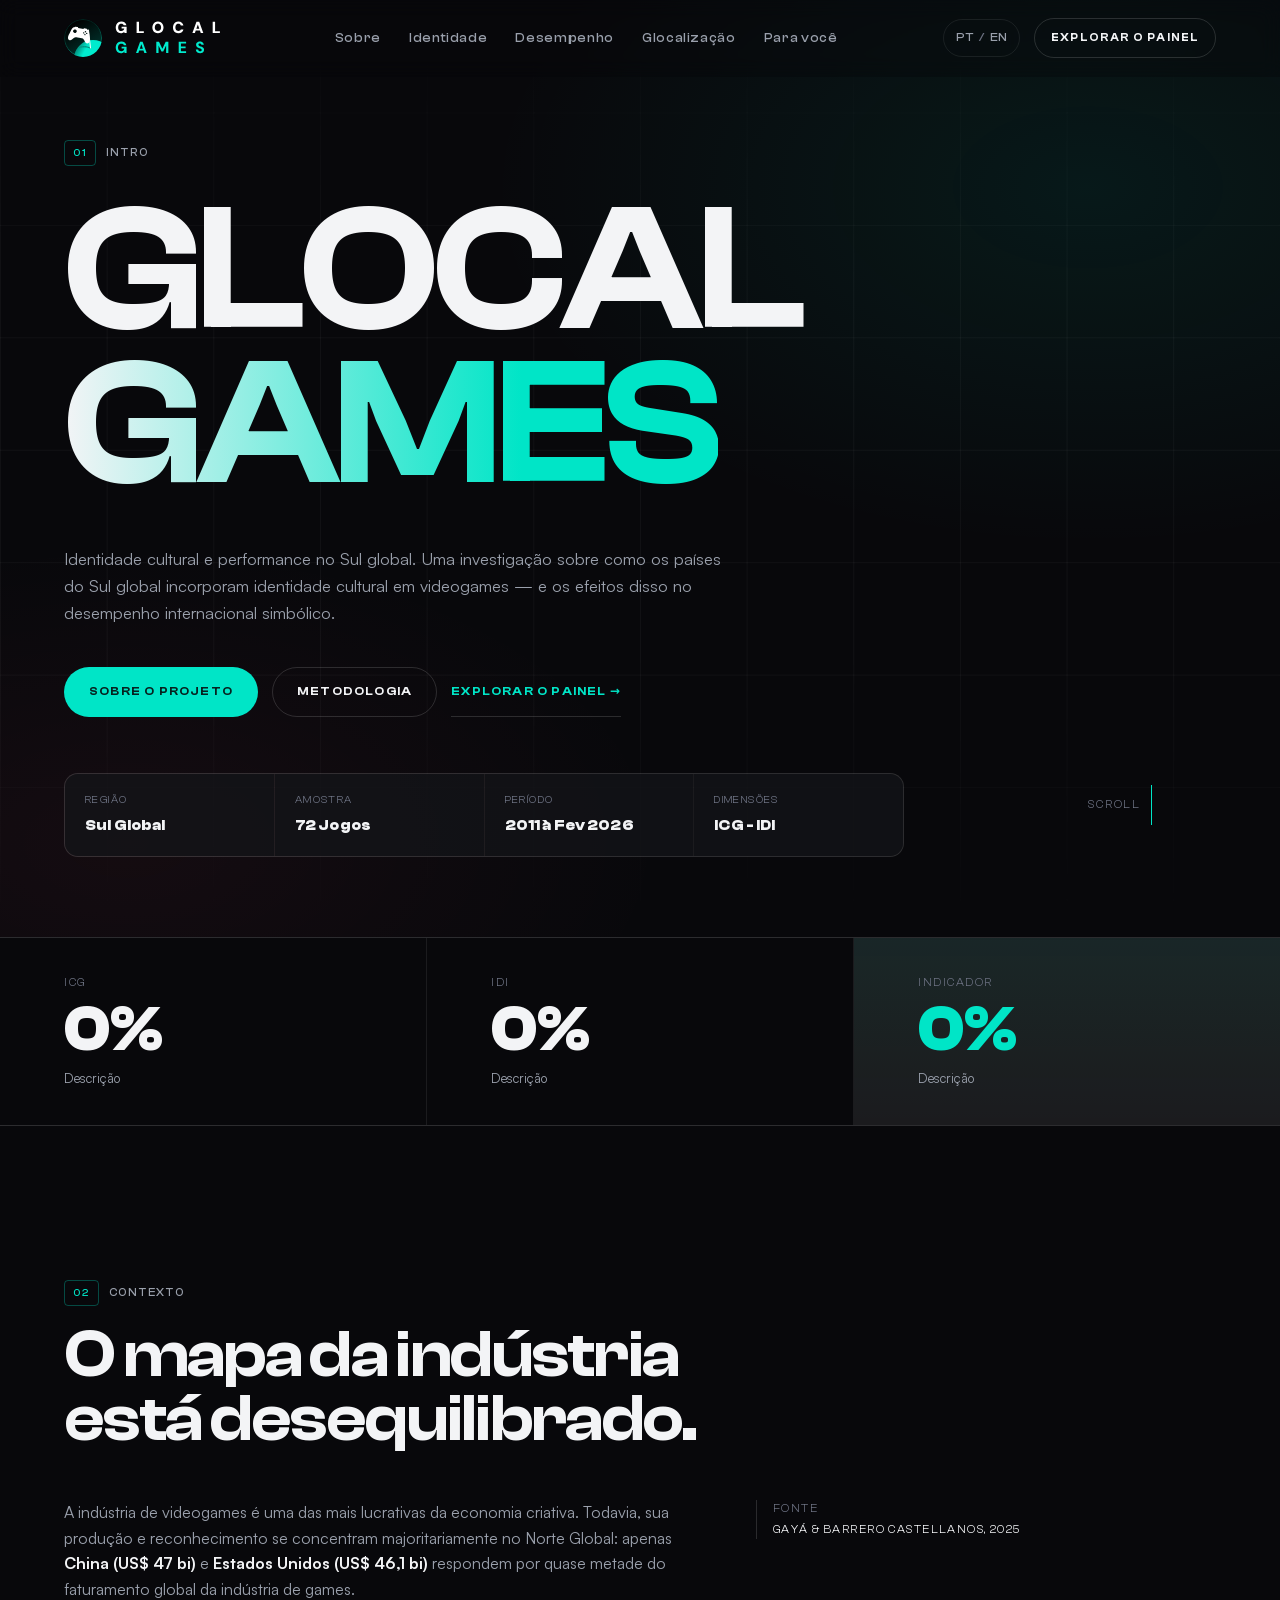
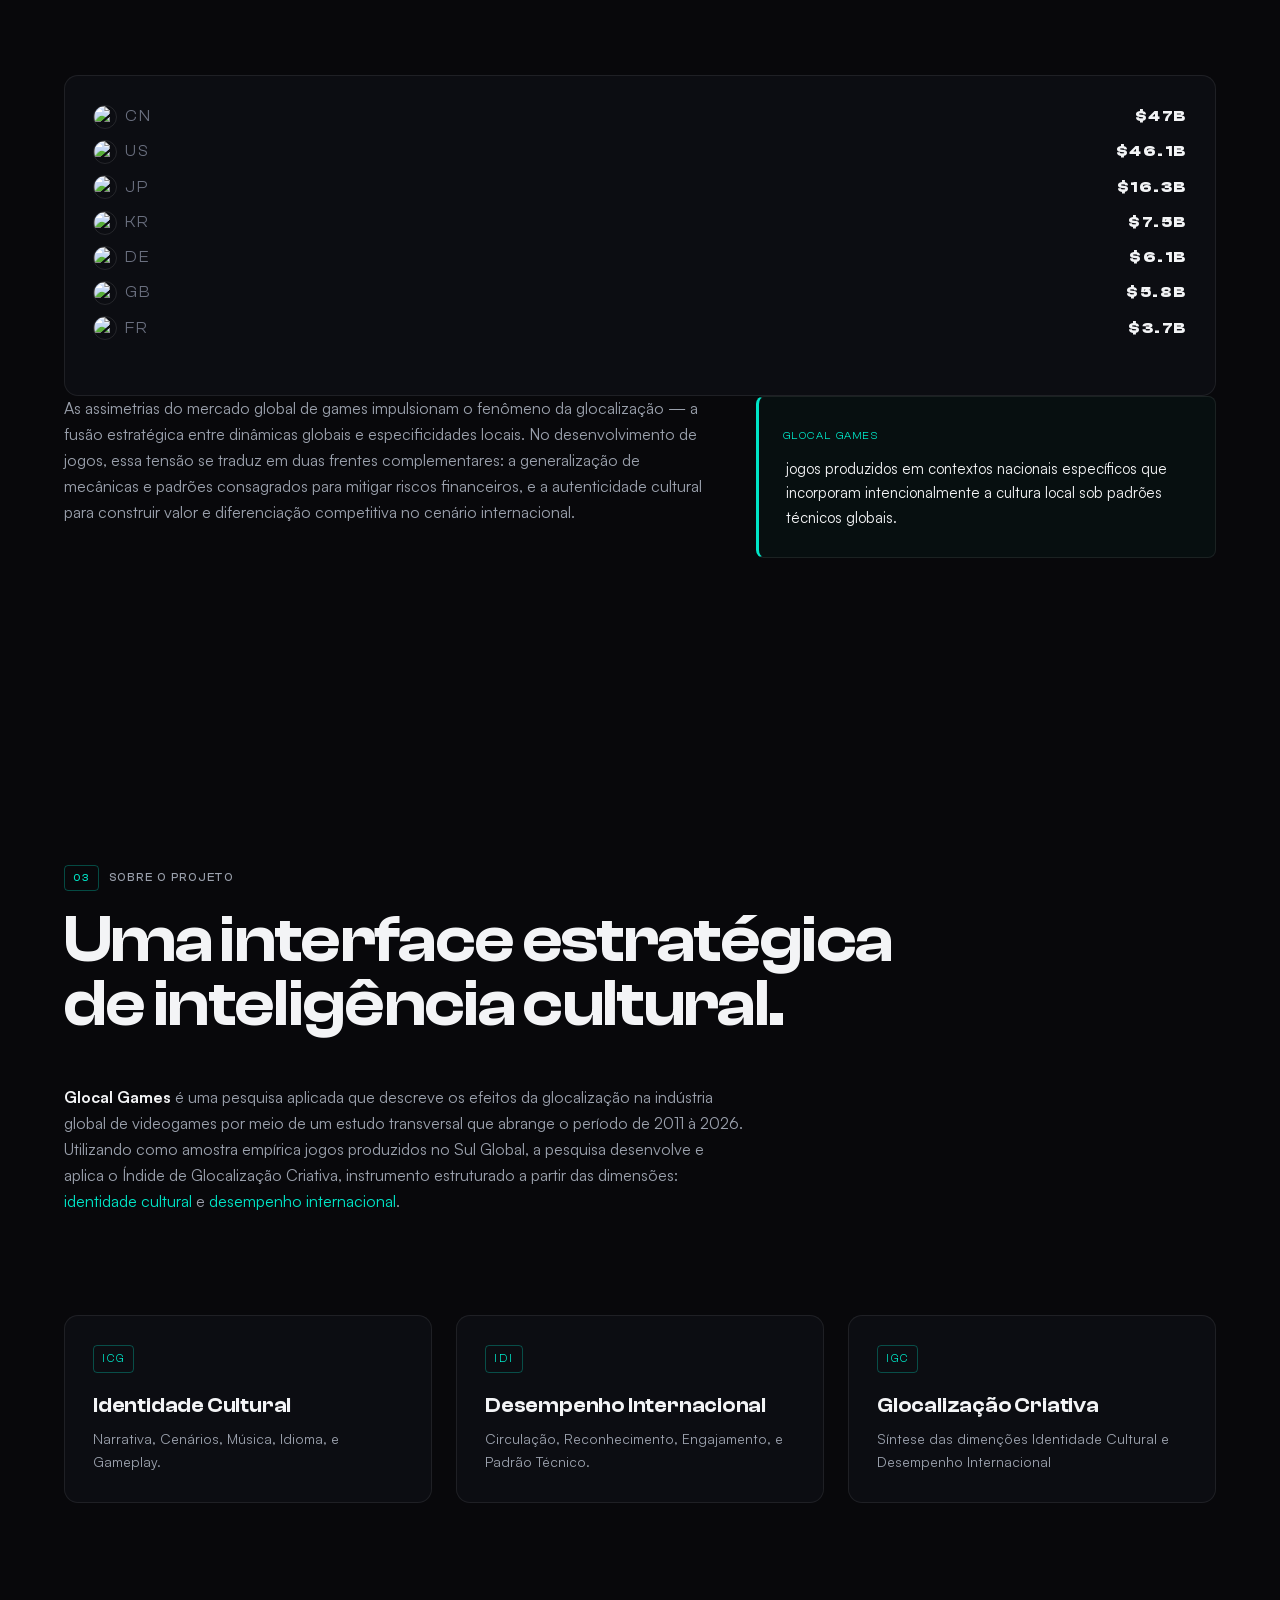
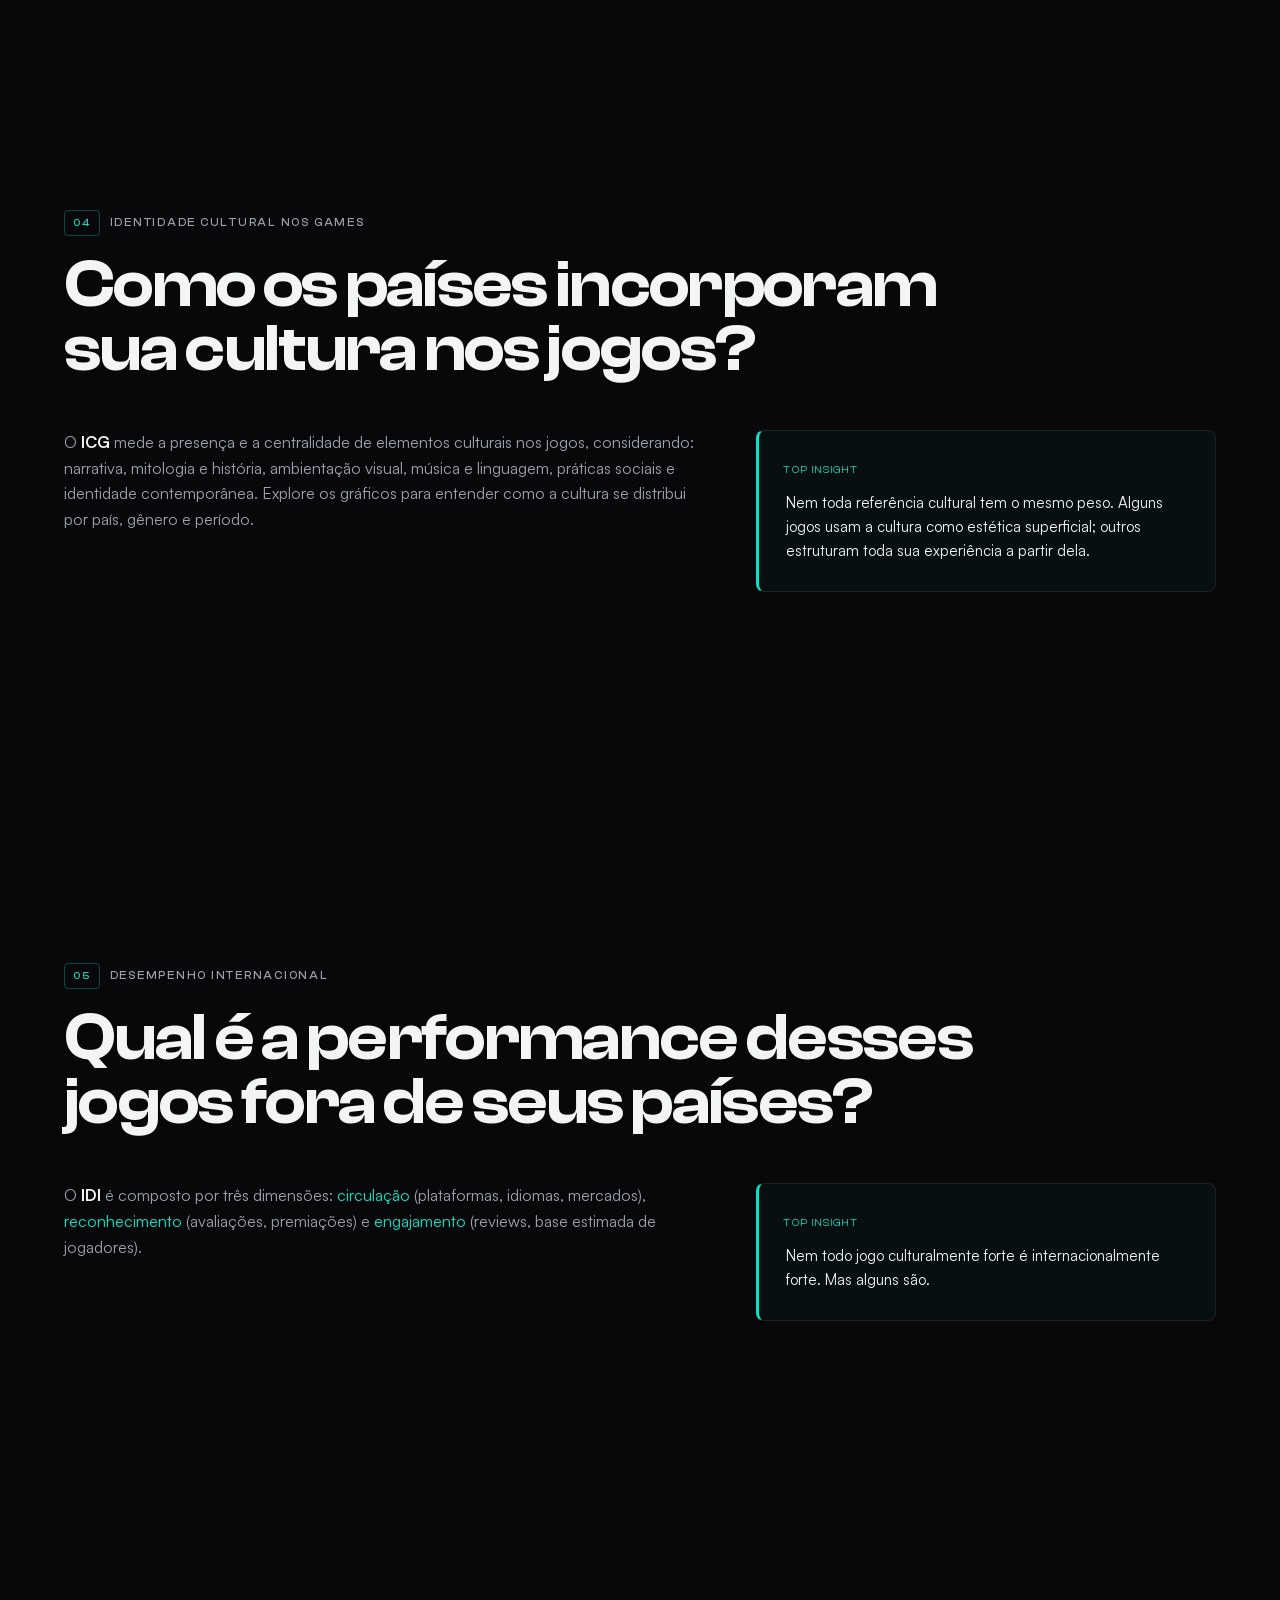
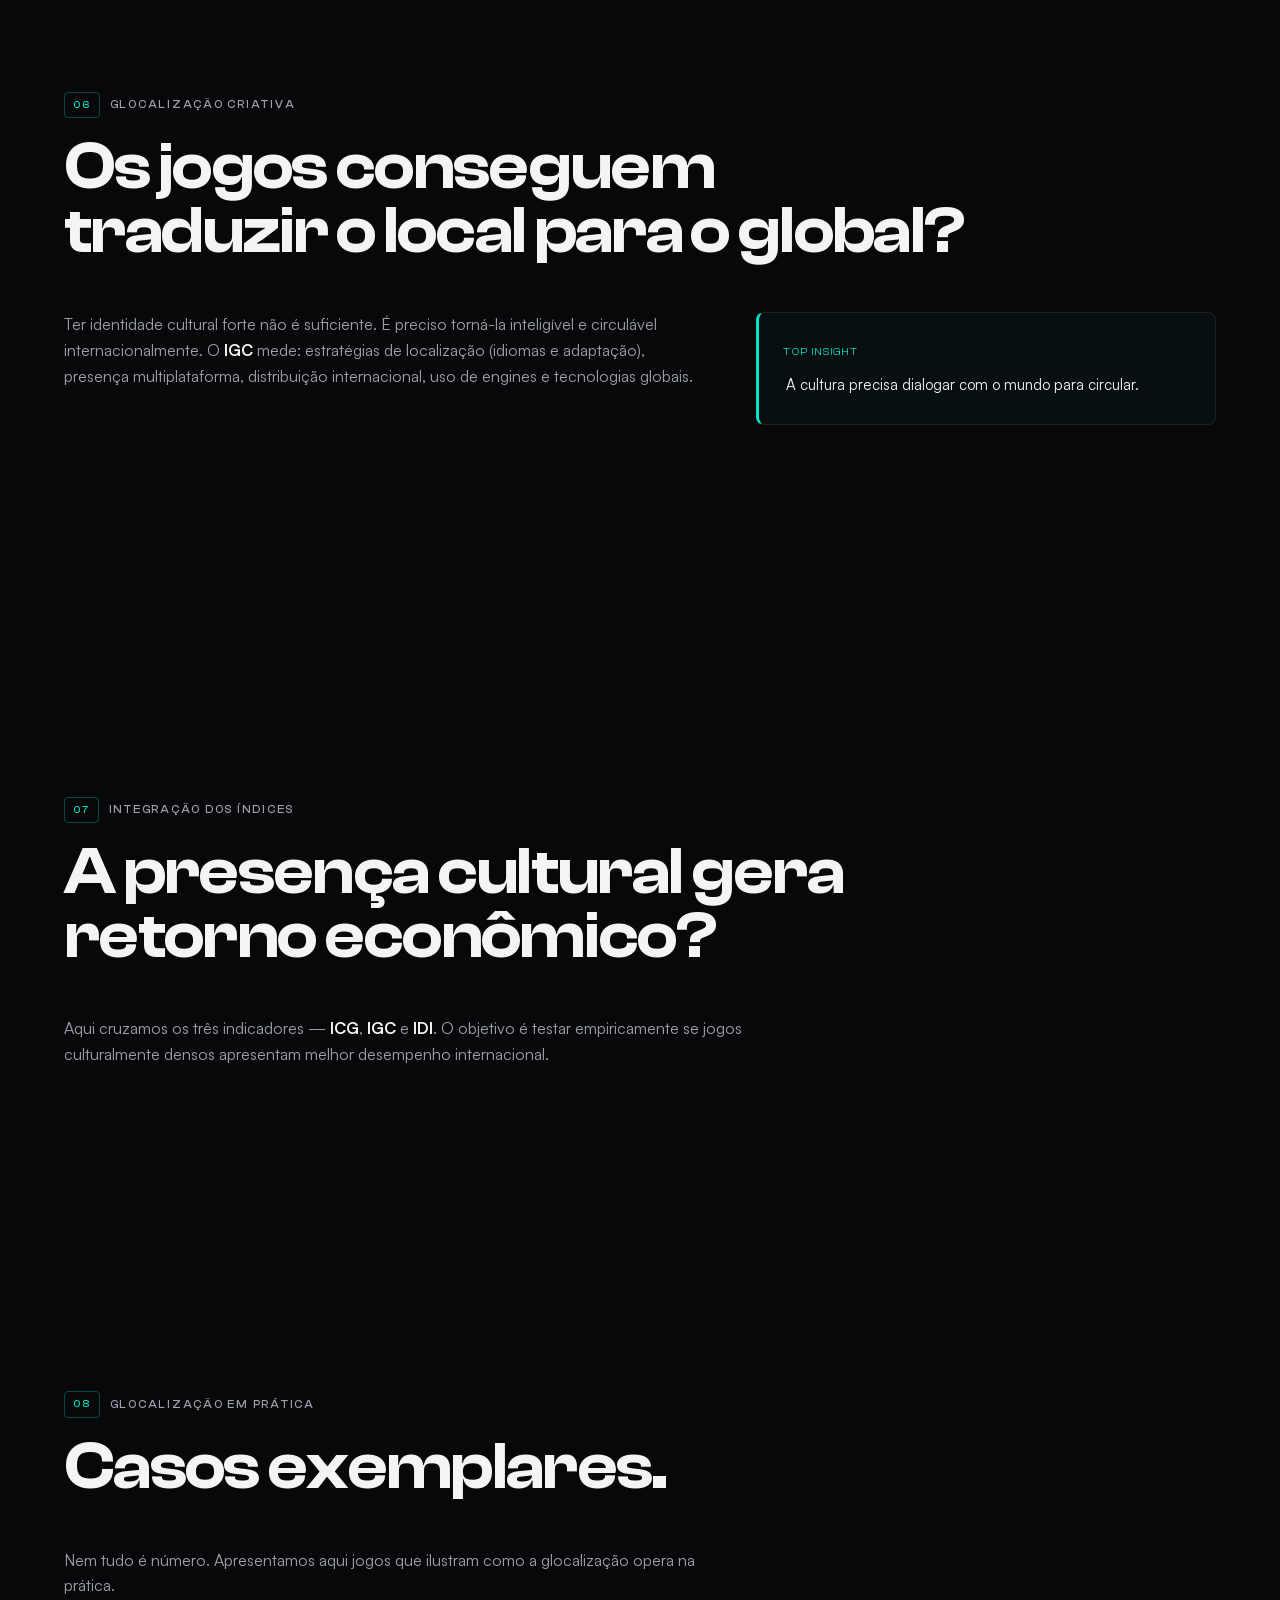
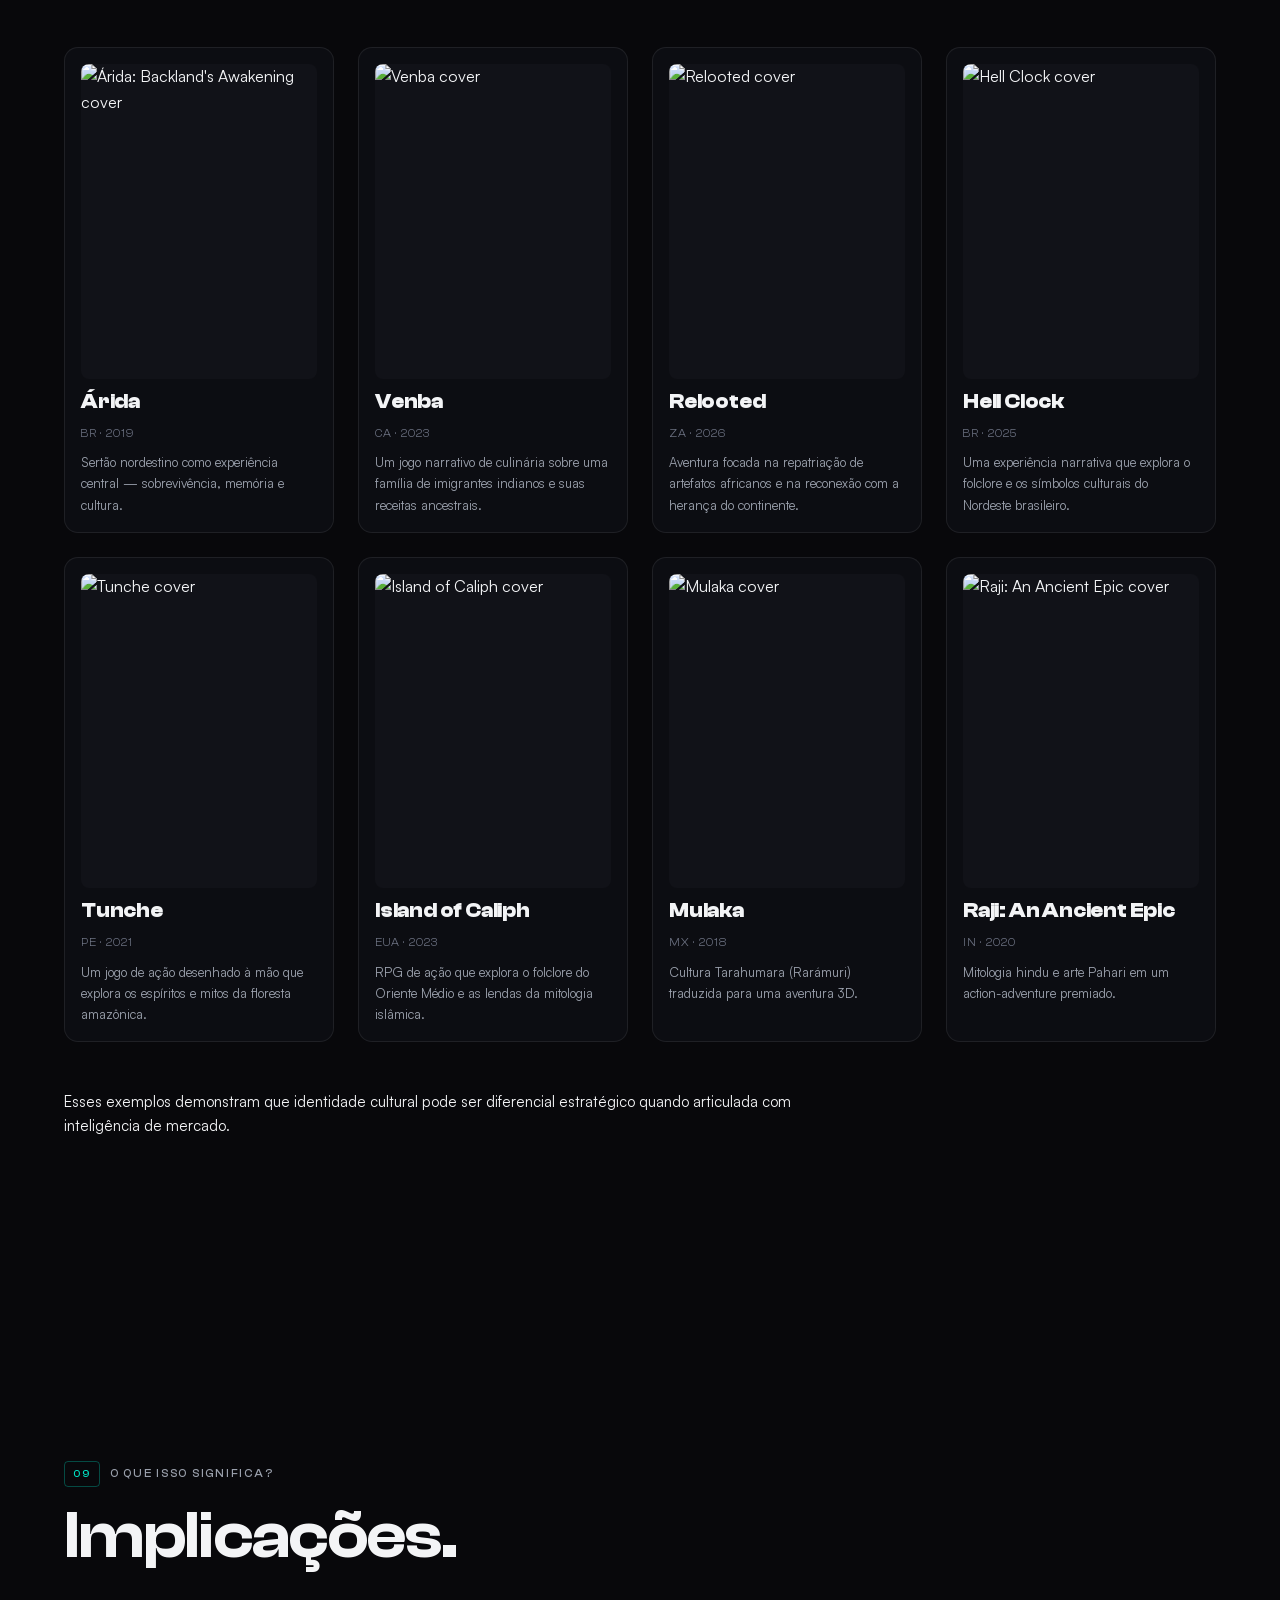
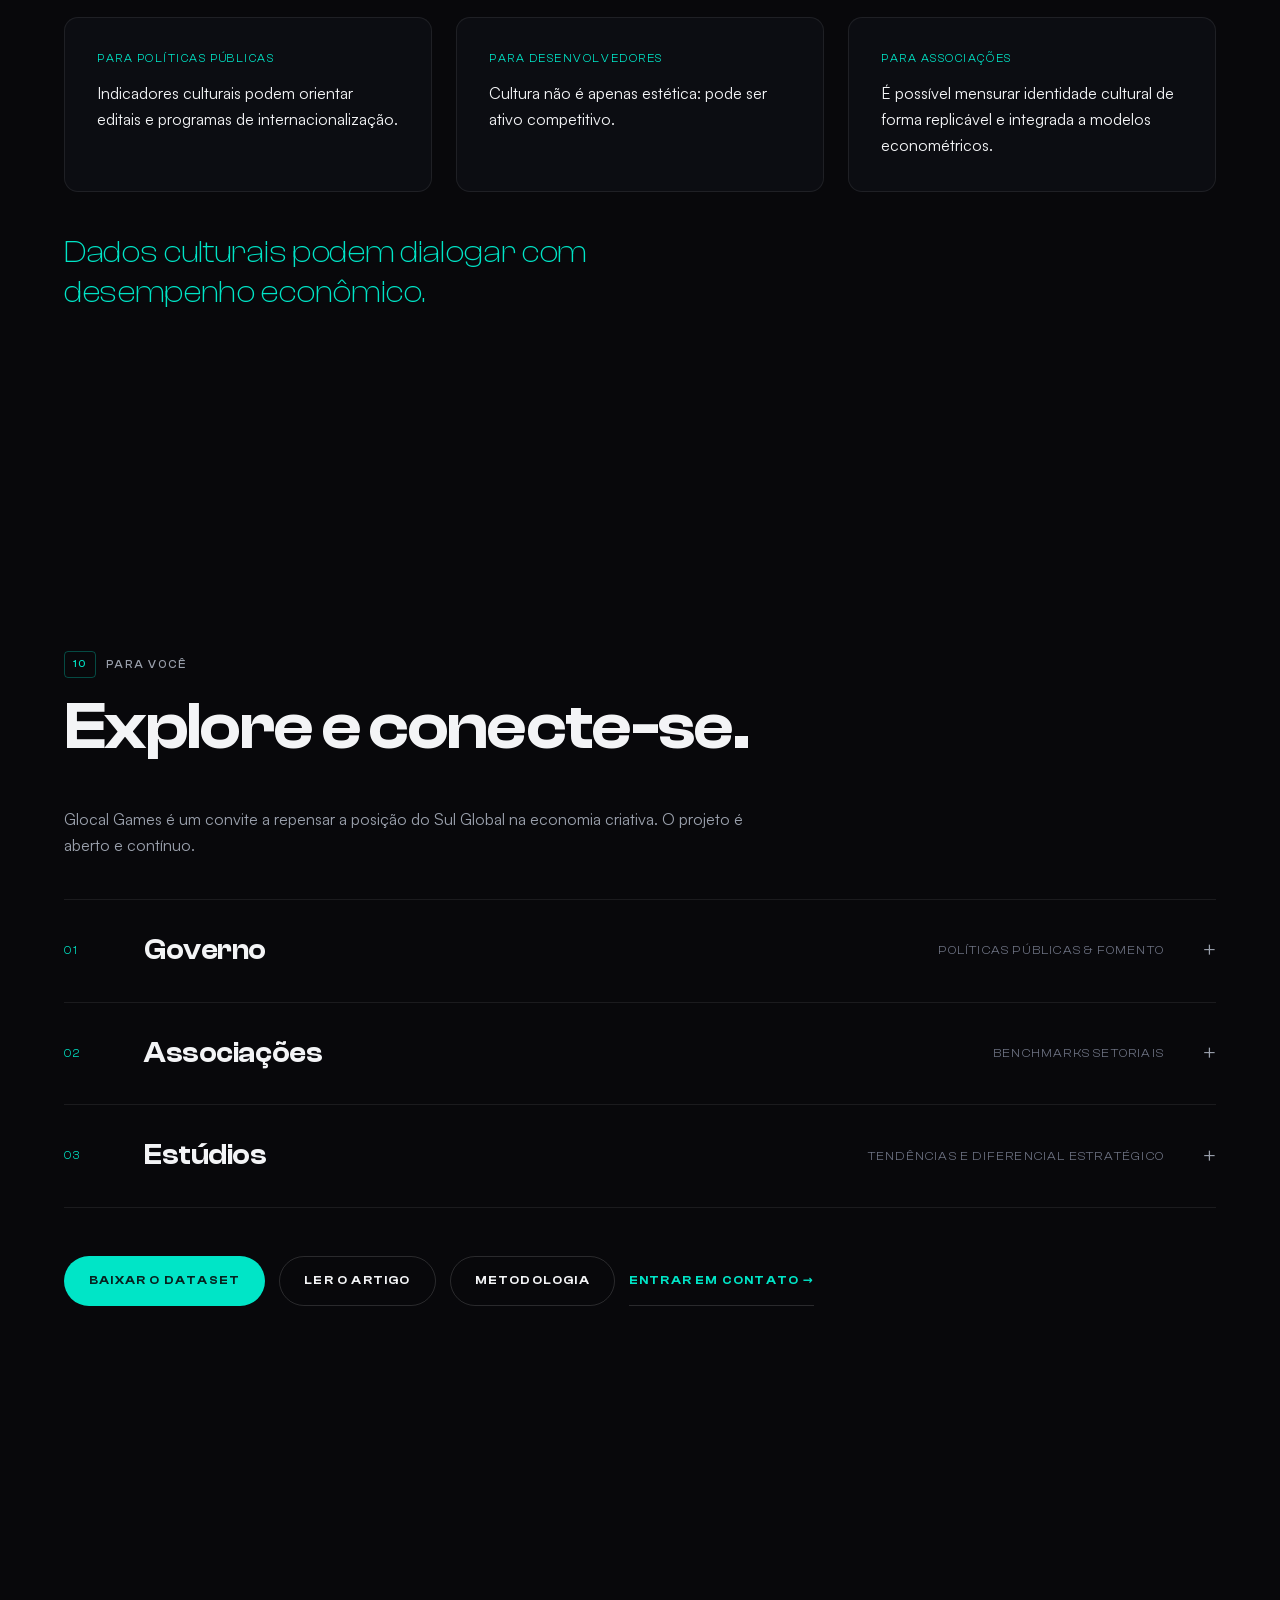
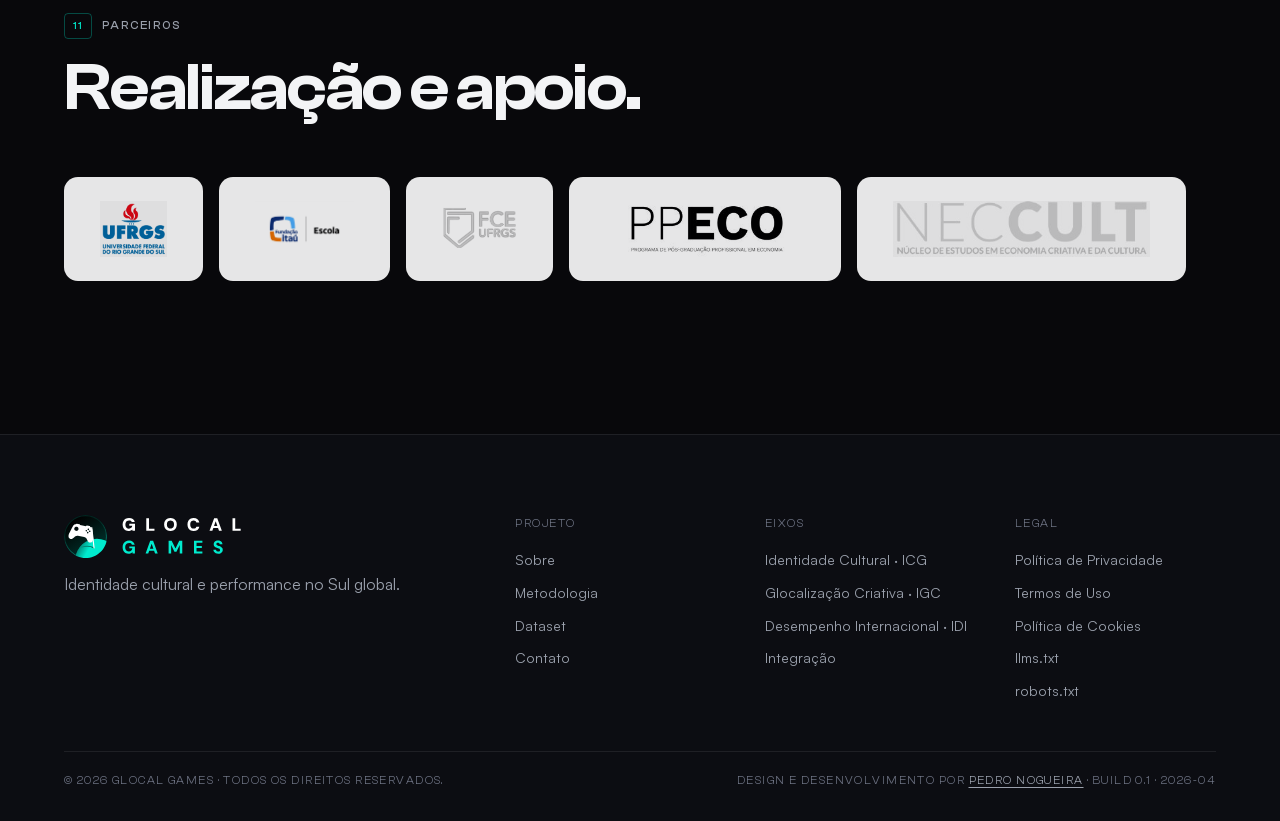
==== commit 16f657ee: "Update index.html" ====
--- a/docs/index.html
+++ b/docs/index.html
@@ -201,8 +201,8 @@
         financeiros, e a </b>autenticidade cultural</b> para construir valor e diferenciação competitiva no cenário internacional.
        </p>
     
-       <aside class="top-insight0">
-        <span class="top-insight__k" data-i18n="common.insight">Glocal Games</span>
+       <aside class="top-insight">
+        <span class="top-insight__k" data-i18n="common.insight2">Glocal Games</span>
         <p data-i18n="icg.insight0">jogos produzidos em contextos nacionais específicos que incorporam intencionalmente a cultura local sob padrões técnicos globais.</p>
     </div>
   </section>
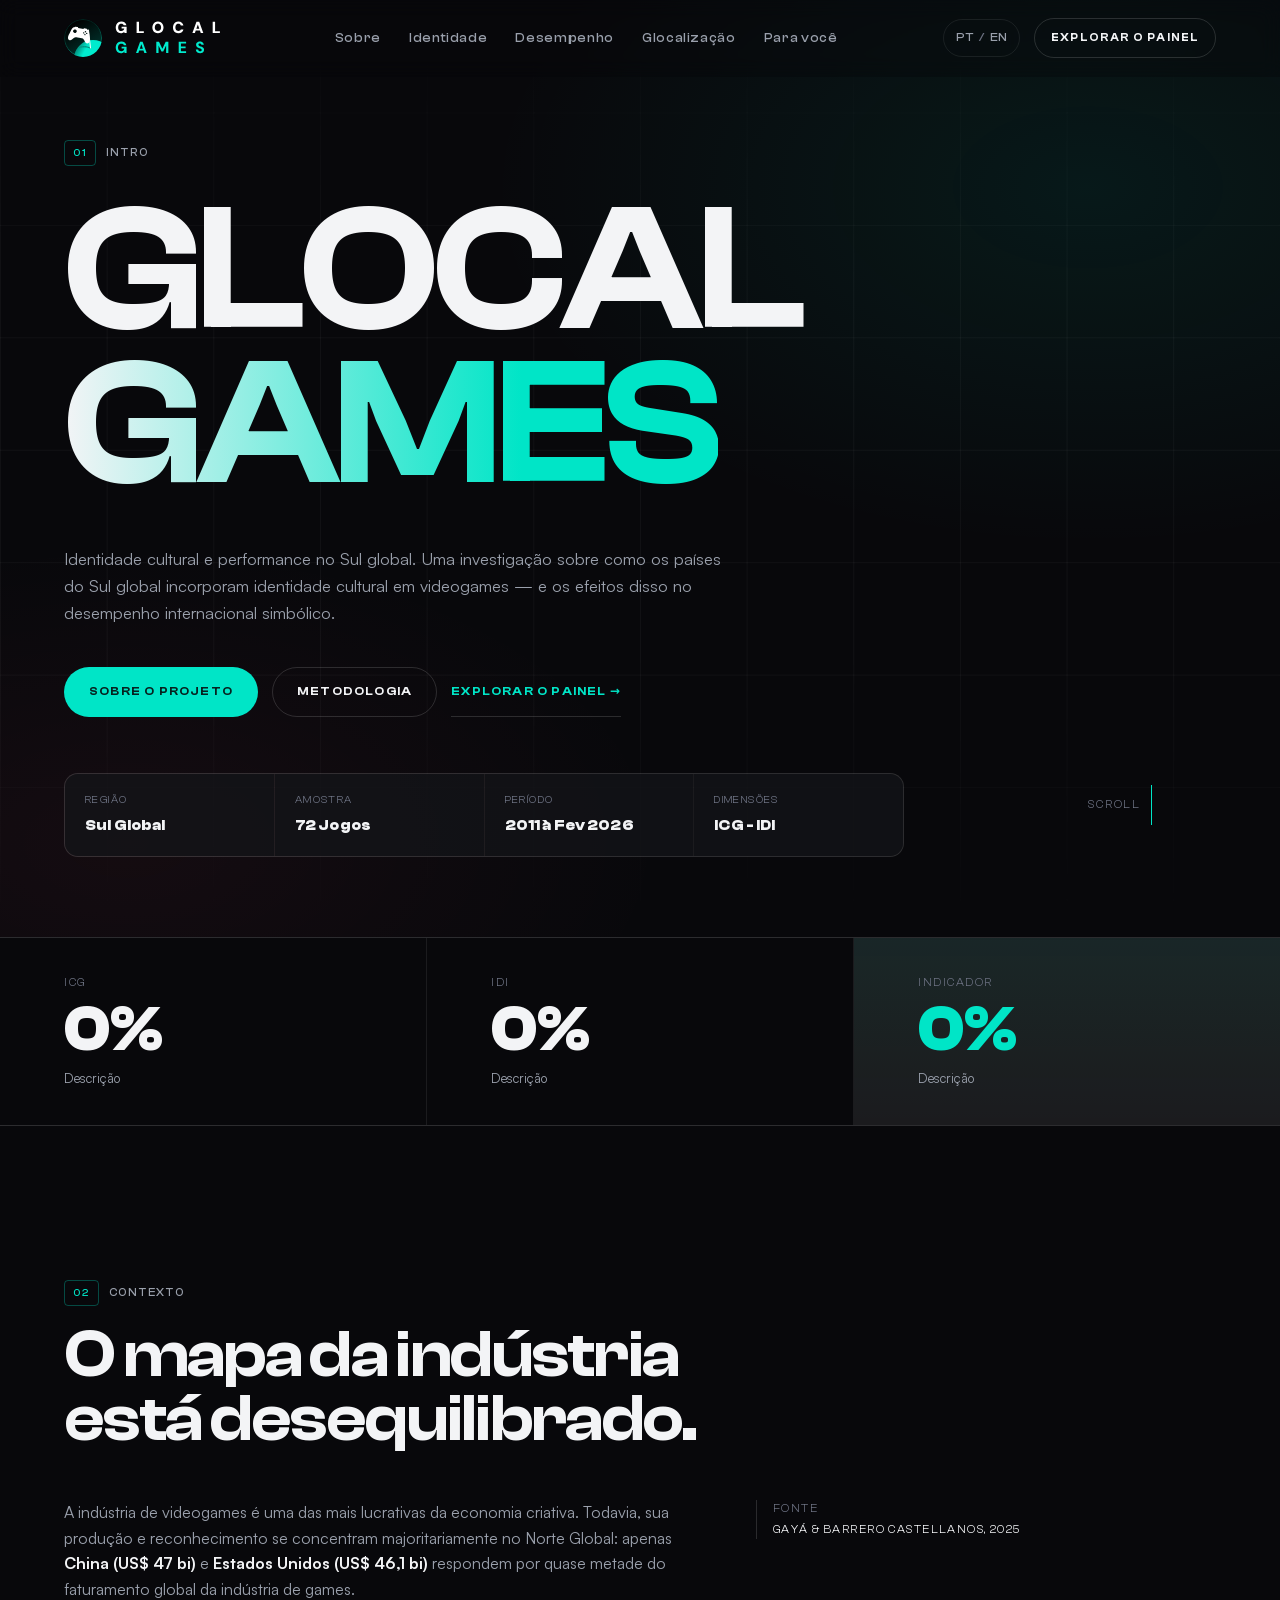
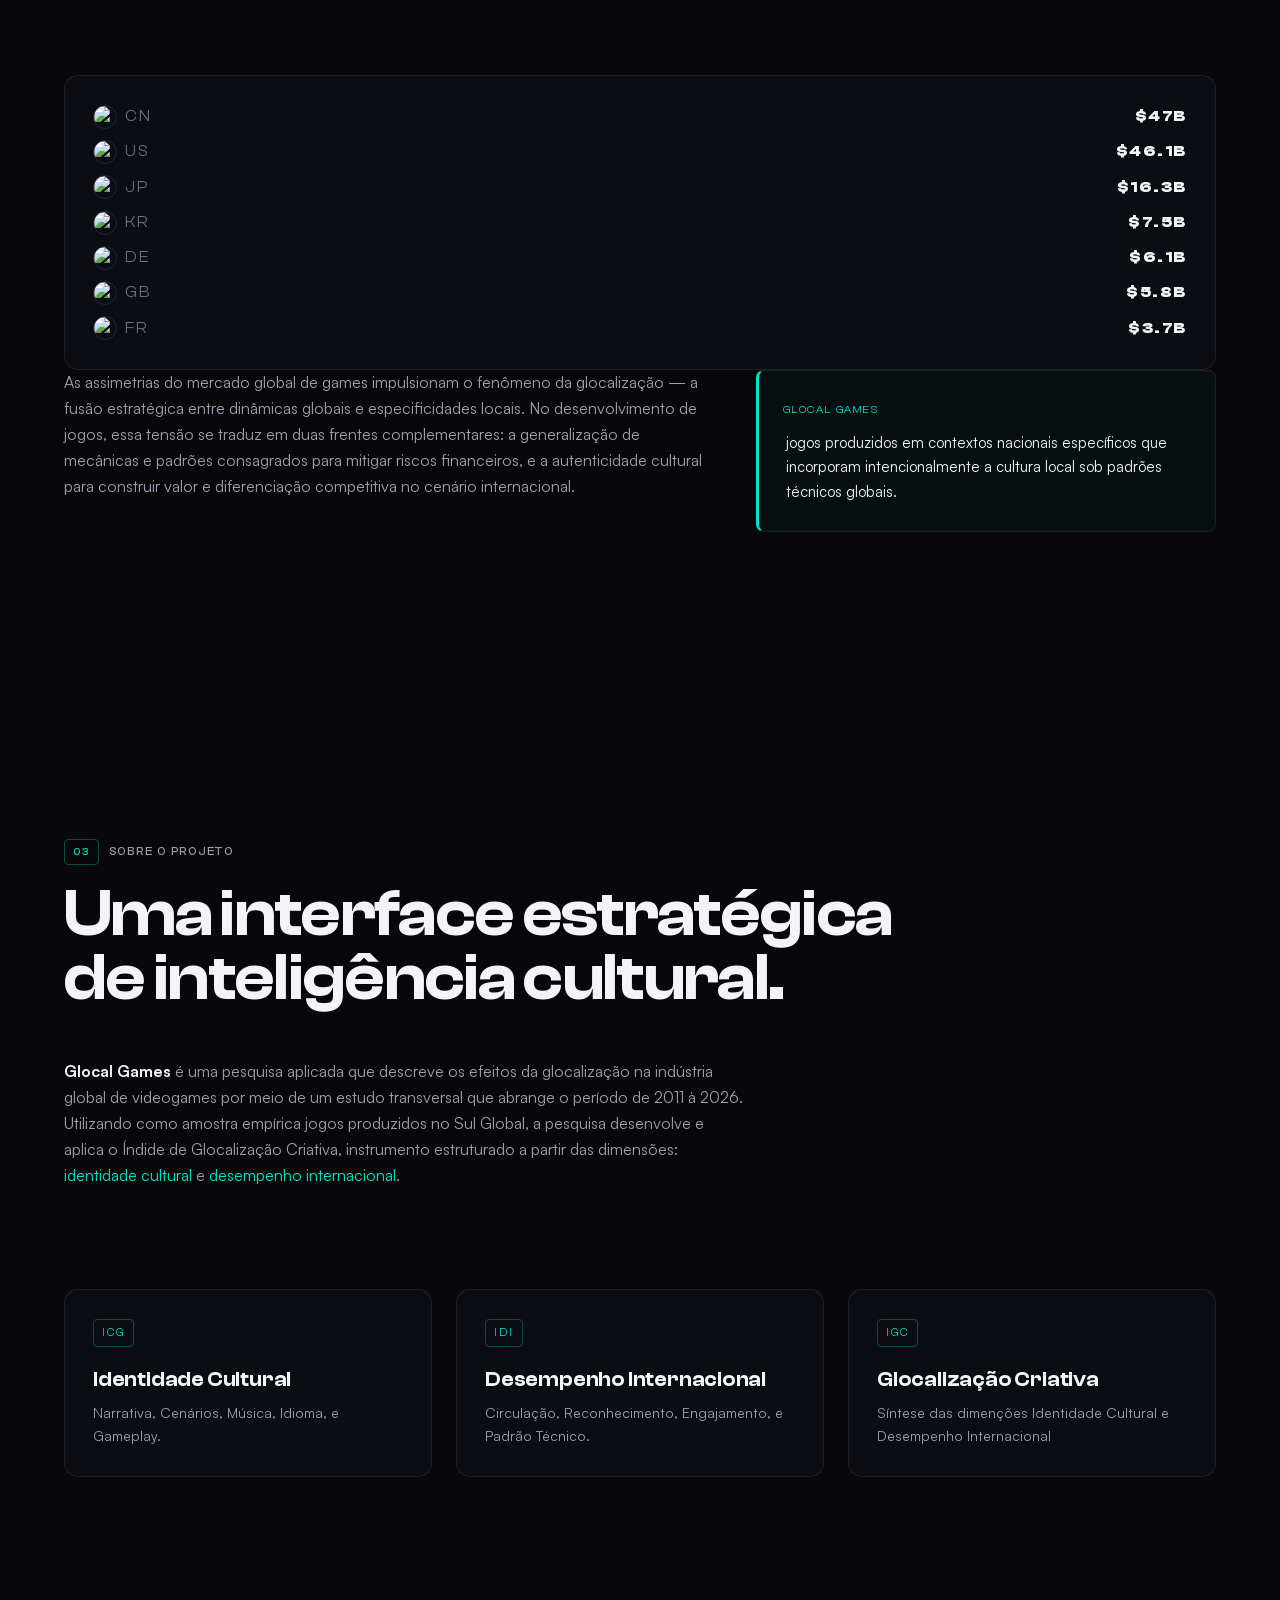
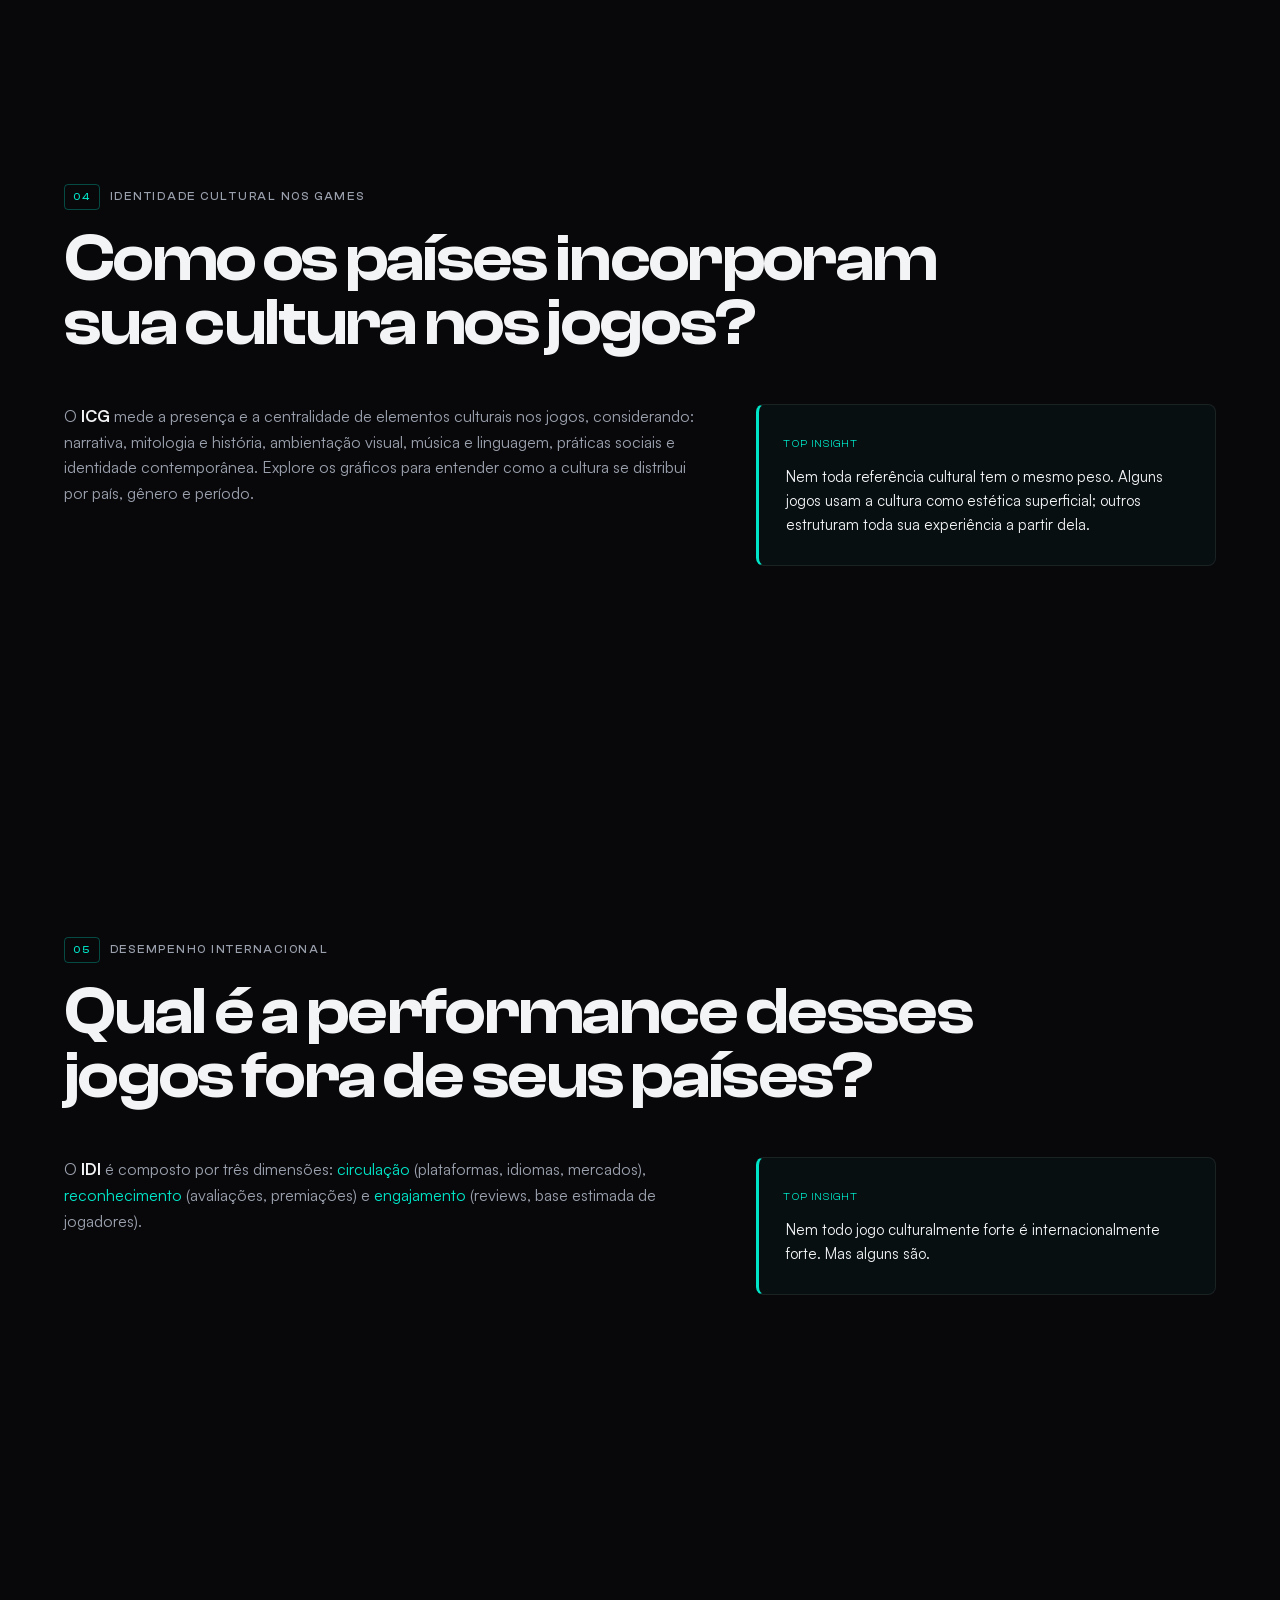
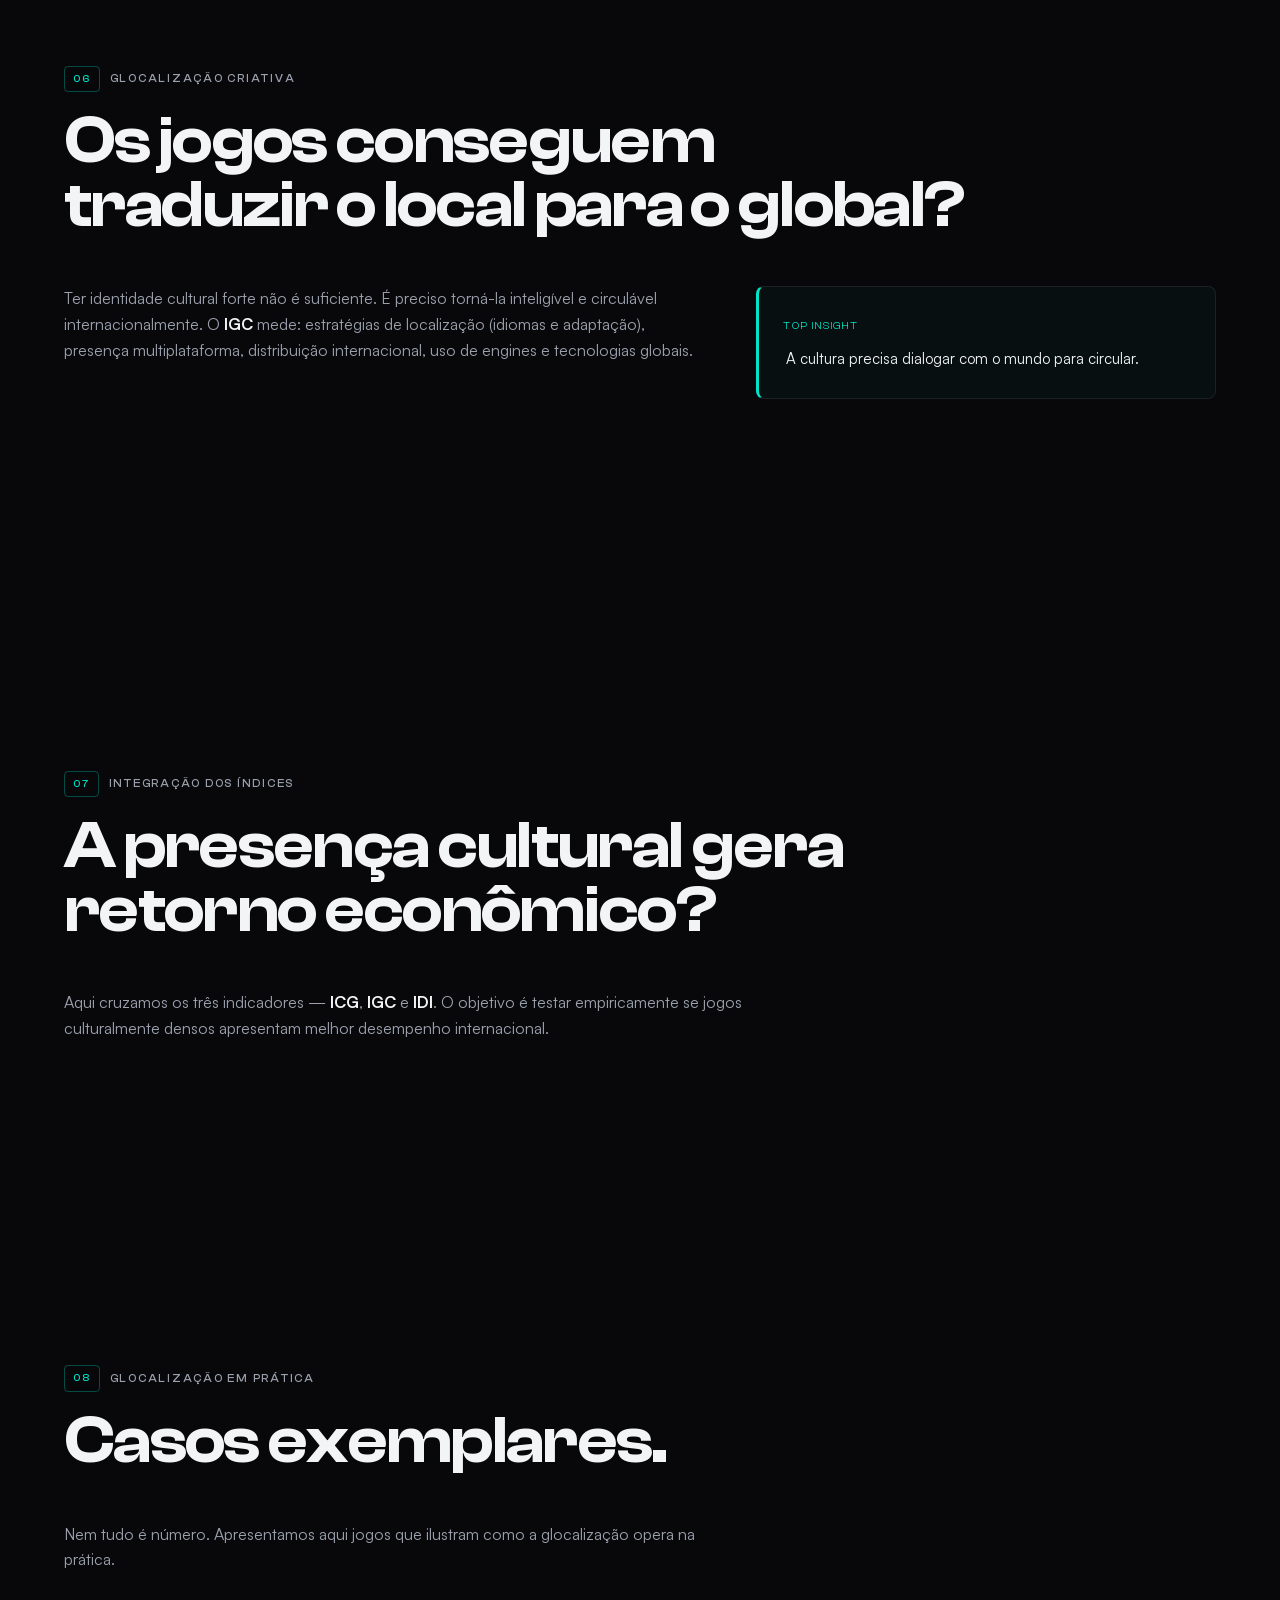
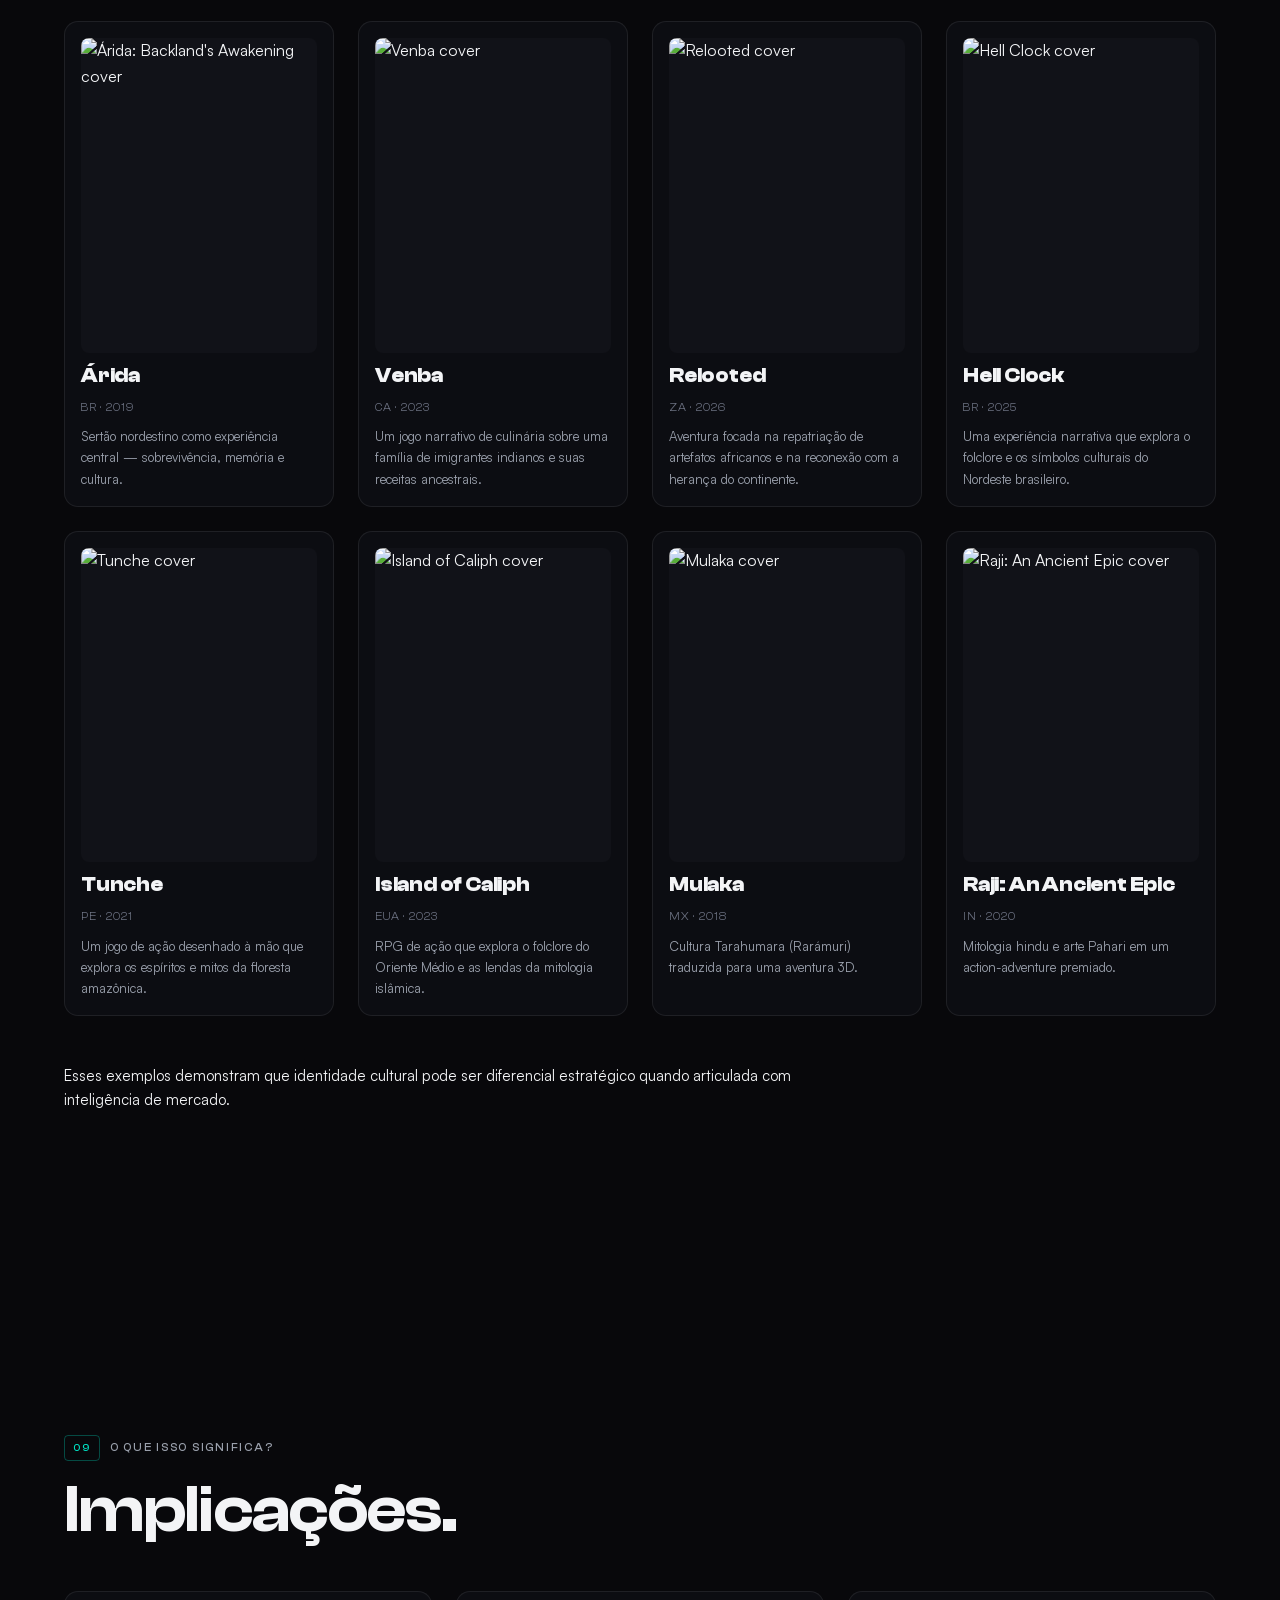
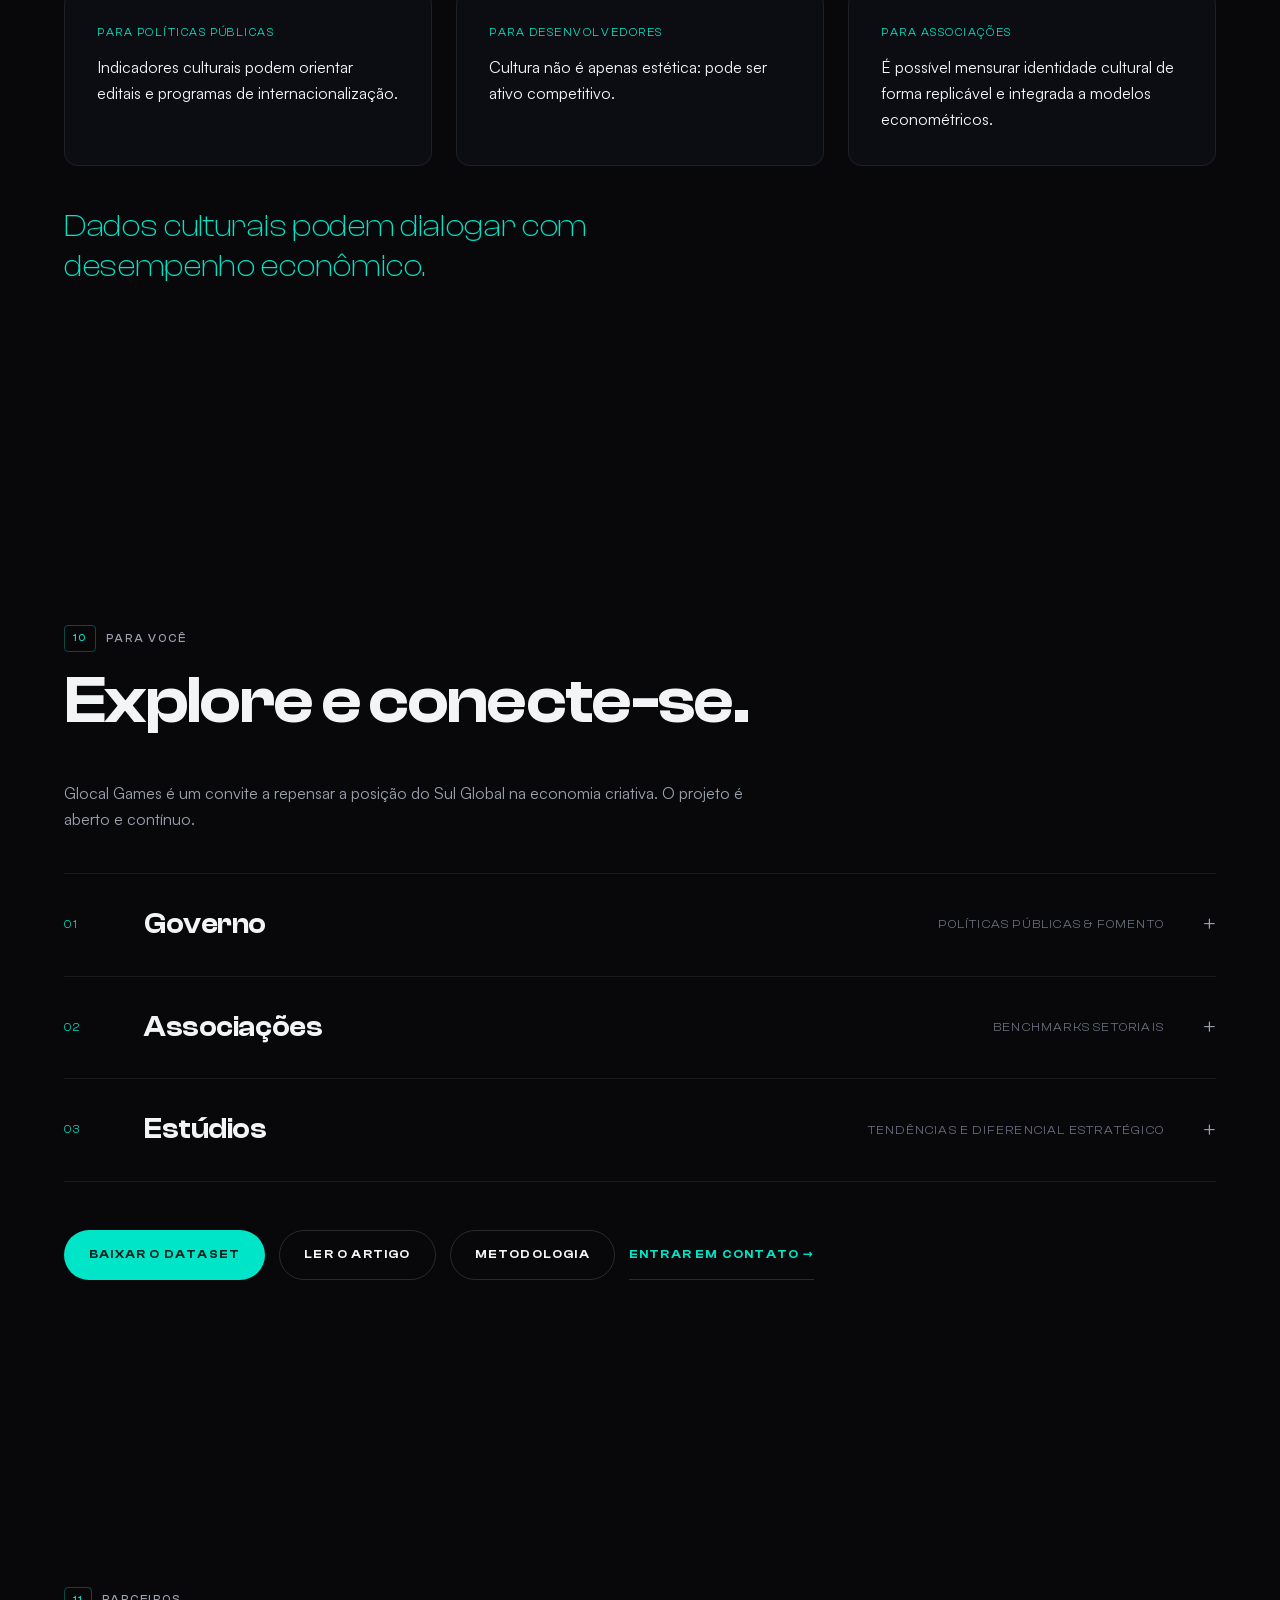
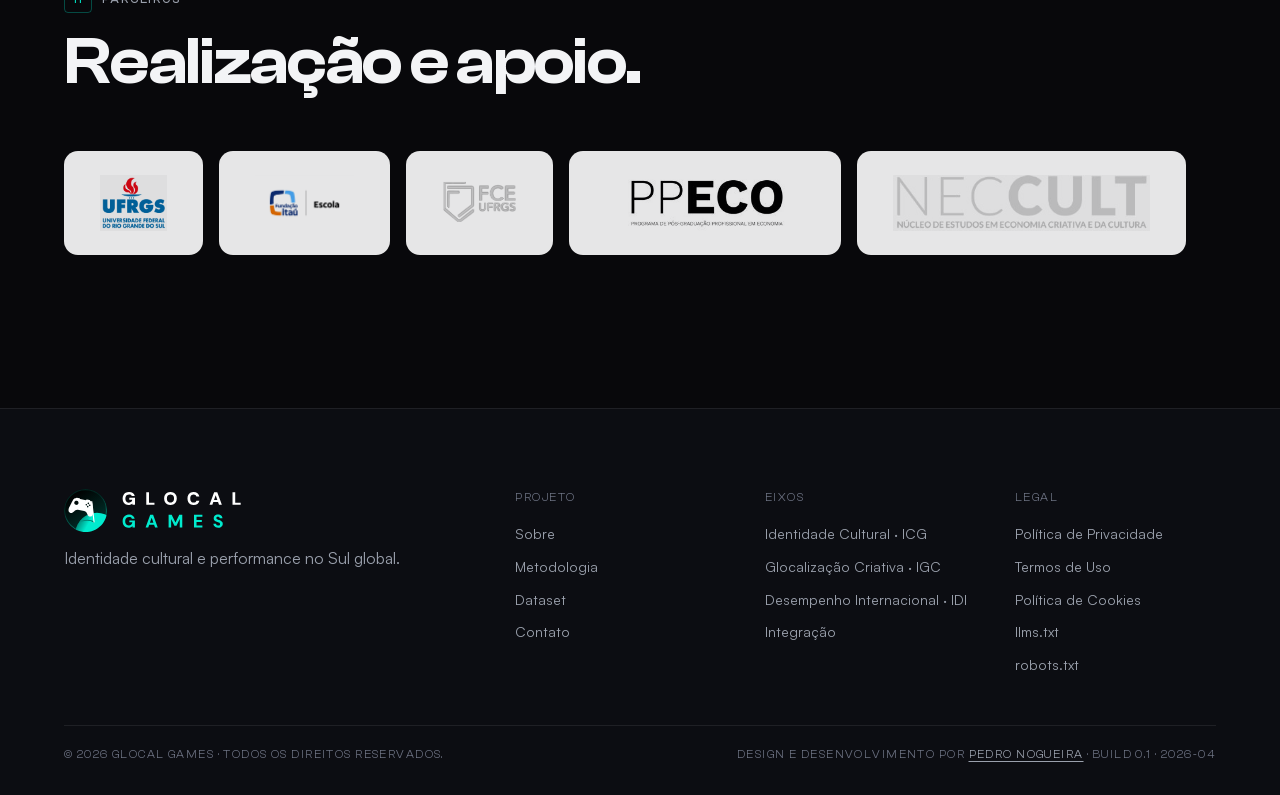
==== commit 740e73c9: "Update index.html" ====
--- a/docs/index.html
+++ b/docs/index.html
@@ -192,7 +192,6 @@
       <div class="cb cb--sg" style="--w:5%"><span><img class="cb__flag" src="https://flagcdn.com/w40/de.png" alt="Alemanha">DE</span><i></i><b>$6.1B</b></div>
       <div class="cb cb--br" style="--w:3.6%"><span><img class="cb__flag" src="https://flagcdn.com/w40/gb.png" alt="Reino Unido">GB</span><i></i><b>$5.8B</b></div>
       <div class="cb cb--mx" style="--w:3%"><span><img class="cb__flag" src="https://flagcdn.com/w40/fr.png" alt="França">FR</span><i></i><b>$3.7B</b></div>
-    </p>
     </div>
     <div class="section__body two-col">
       <p class="lede" data-i18n="ctx.lede2">
@@ -202,7 +201,7 @@
        </p>
     
        <aside class="top-insight">
-        <span class="top-insight__k" data-i18n="common.insight2">Glocal Games</span>
+        <span class="top-insight__k" data-i18n="common.insight0">Glocal Games</span>
         <p data-i18n="icg.insight0">jogos produzidos em contextos nacionais específicos que incorporam intencionalmente a cultura local sob padrões técnicos globais.</p>
     </div>
   </section>
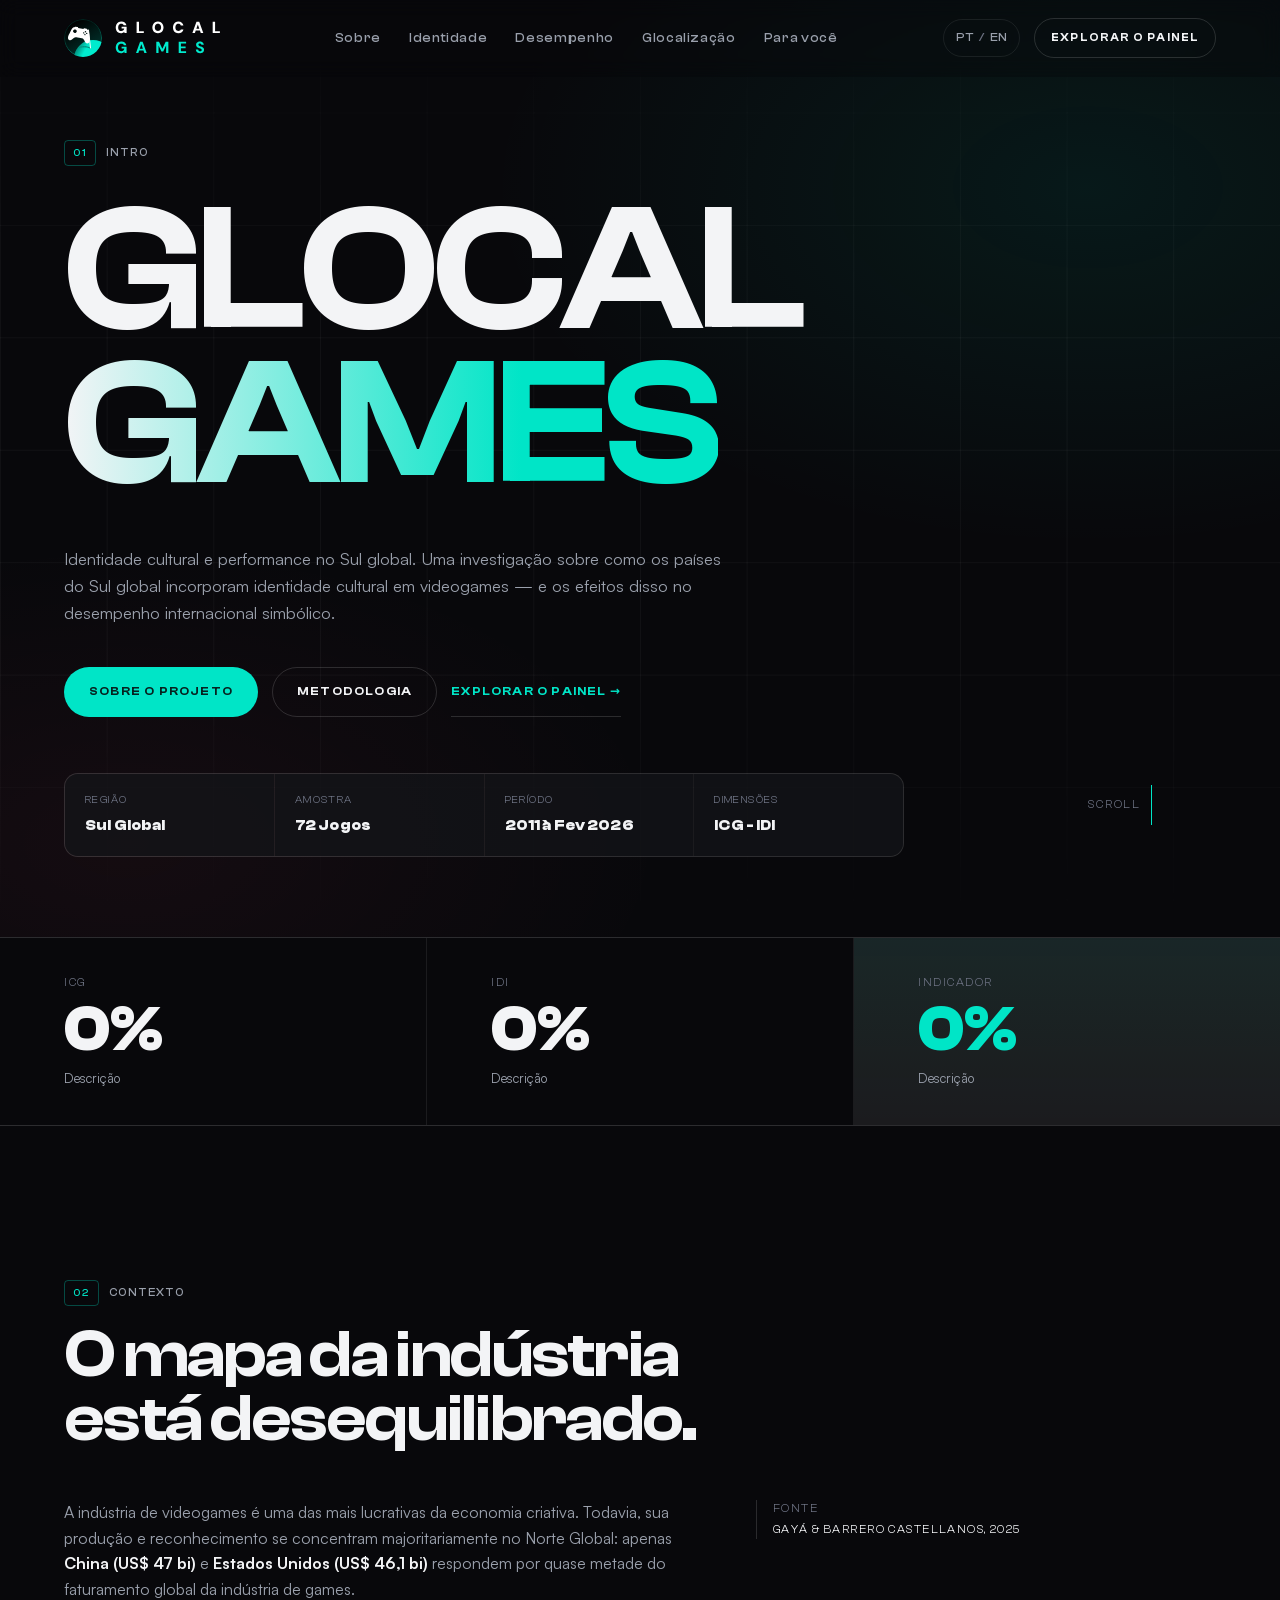
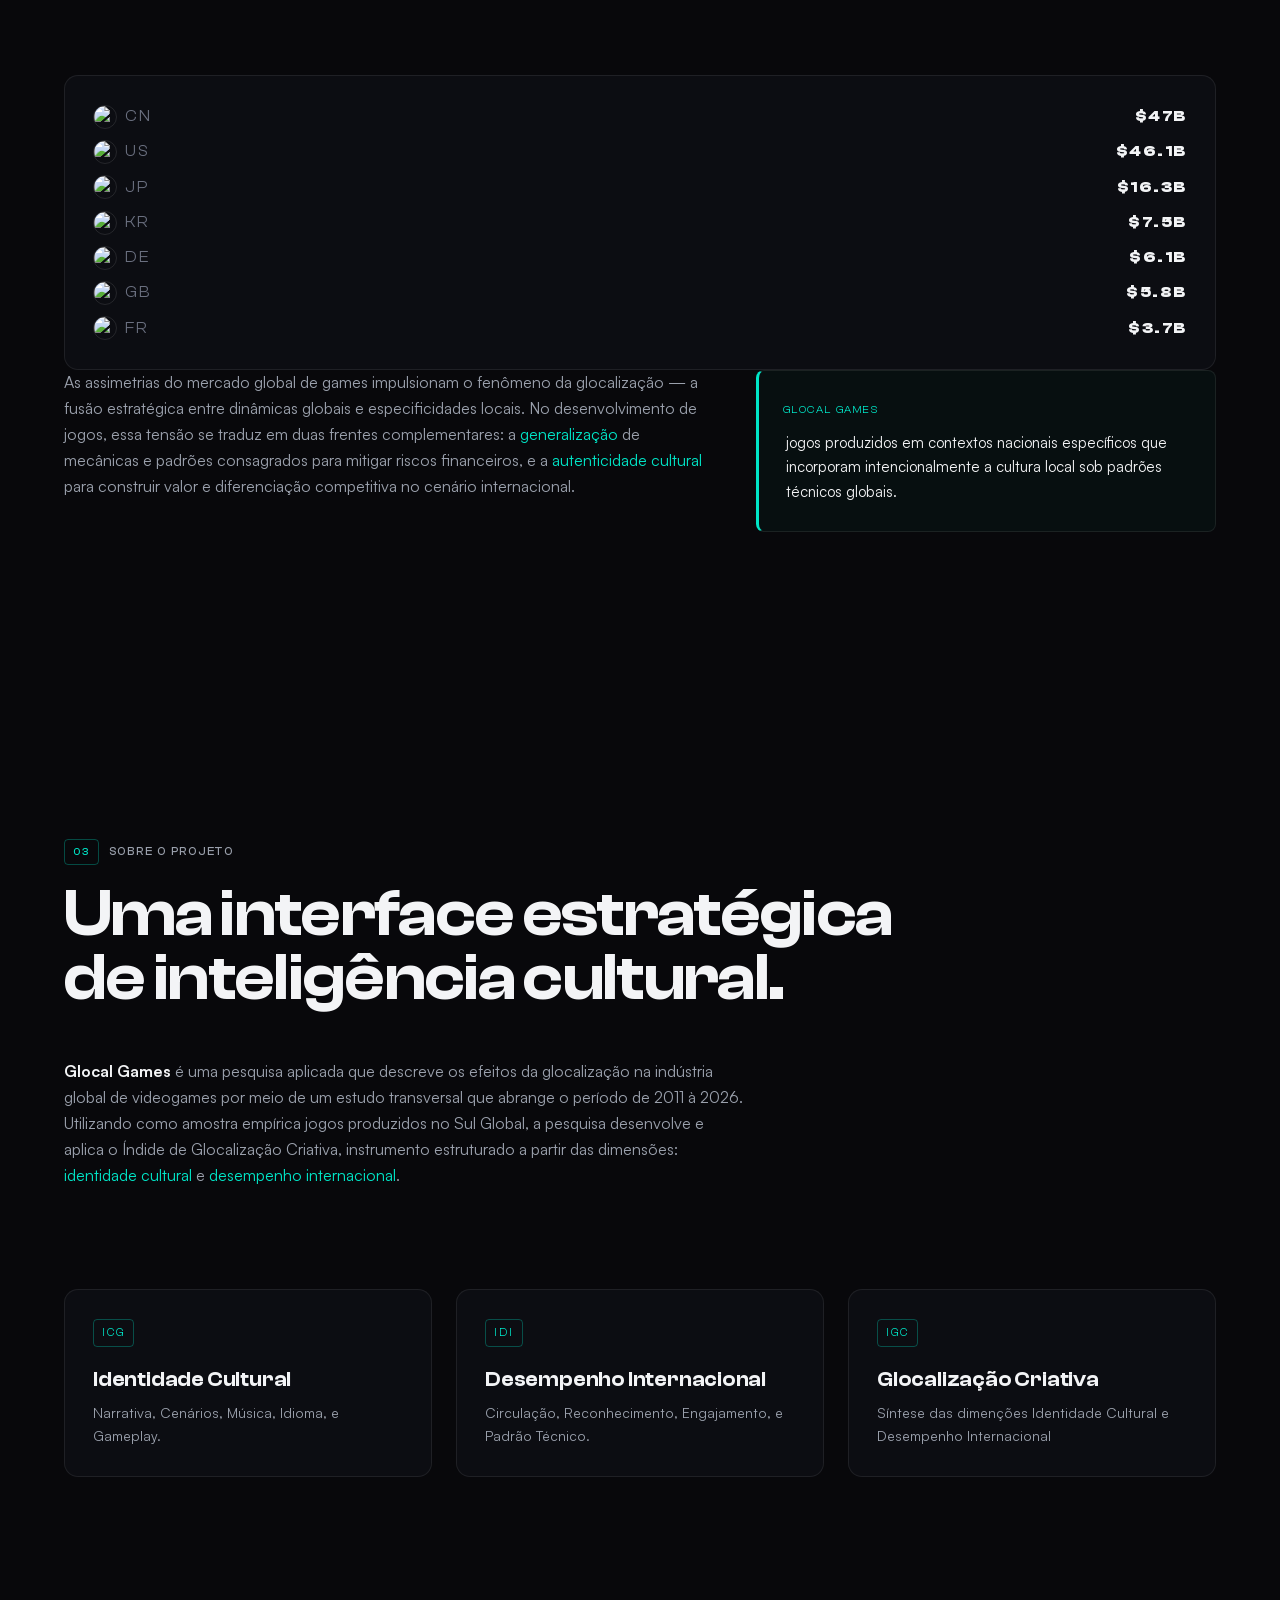
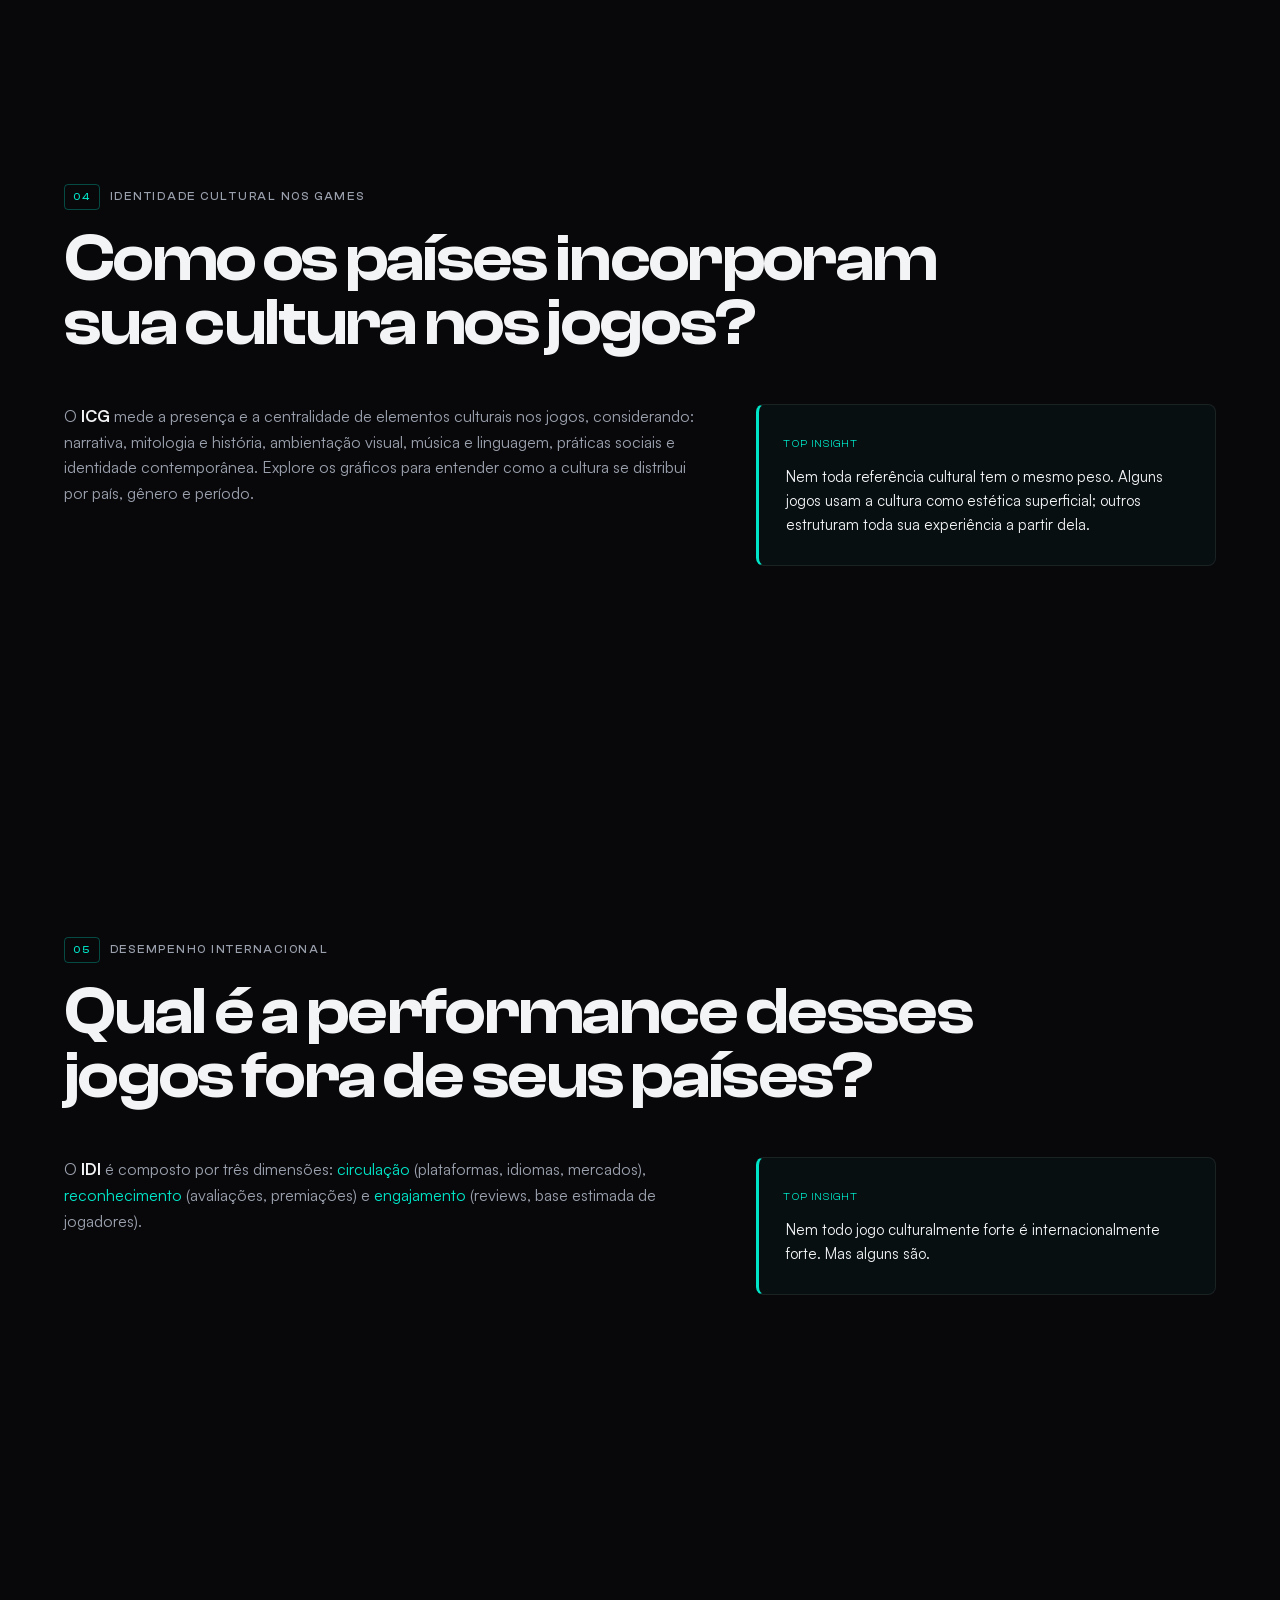
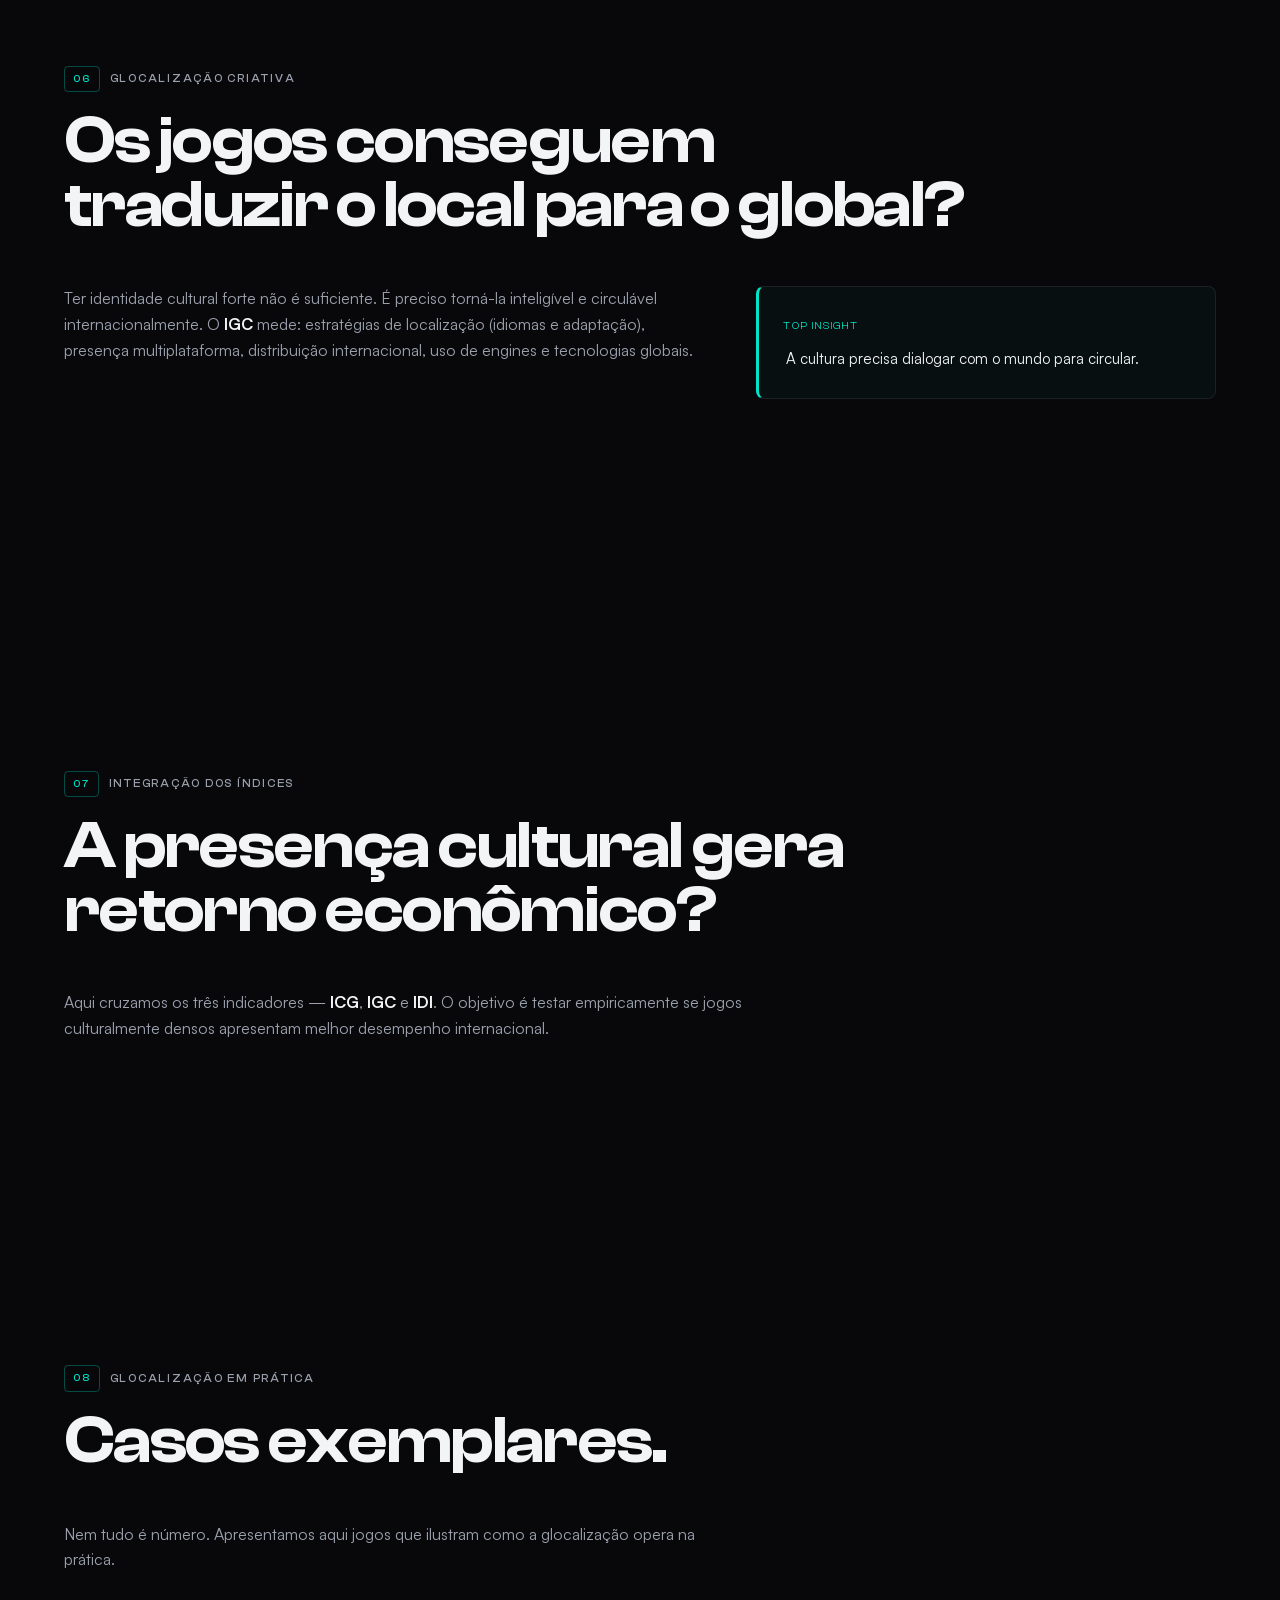
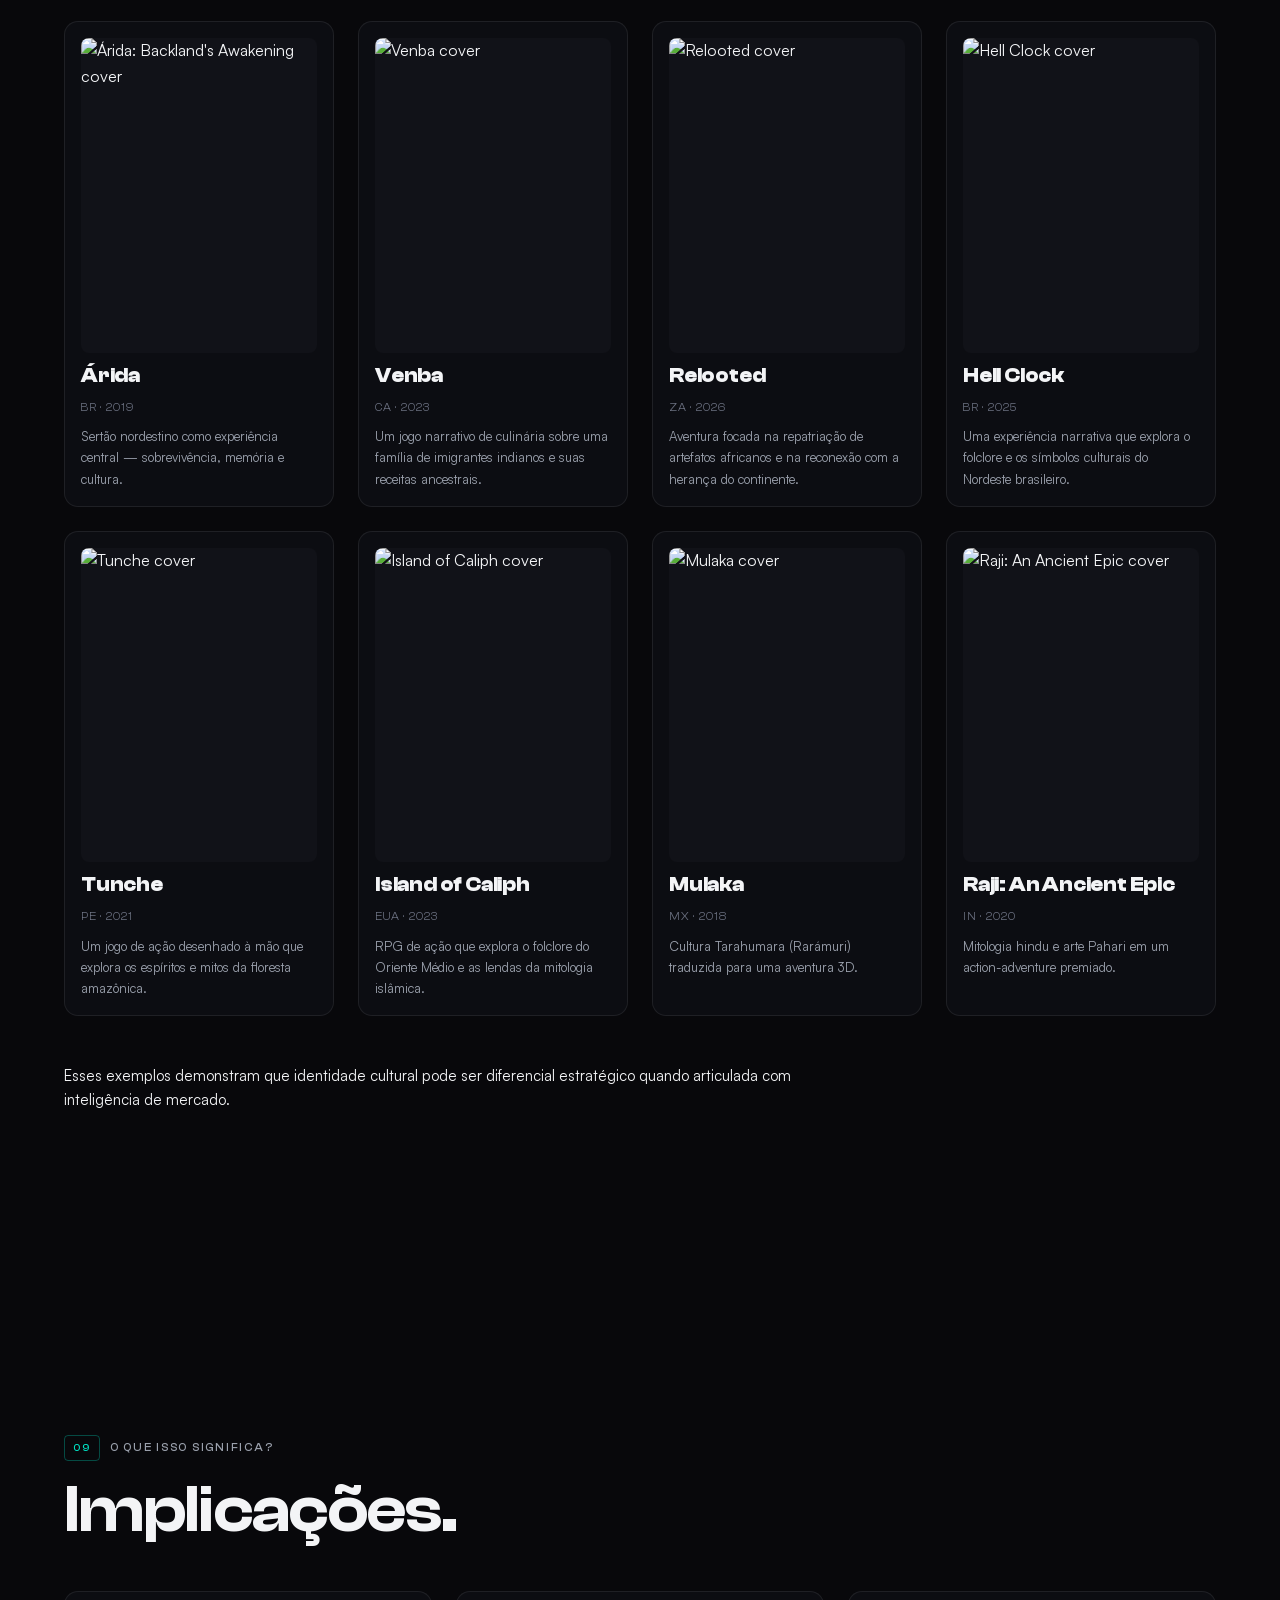
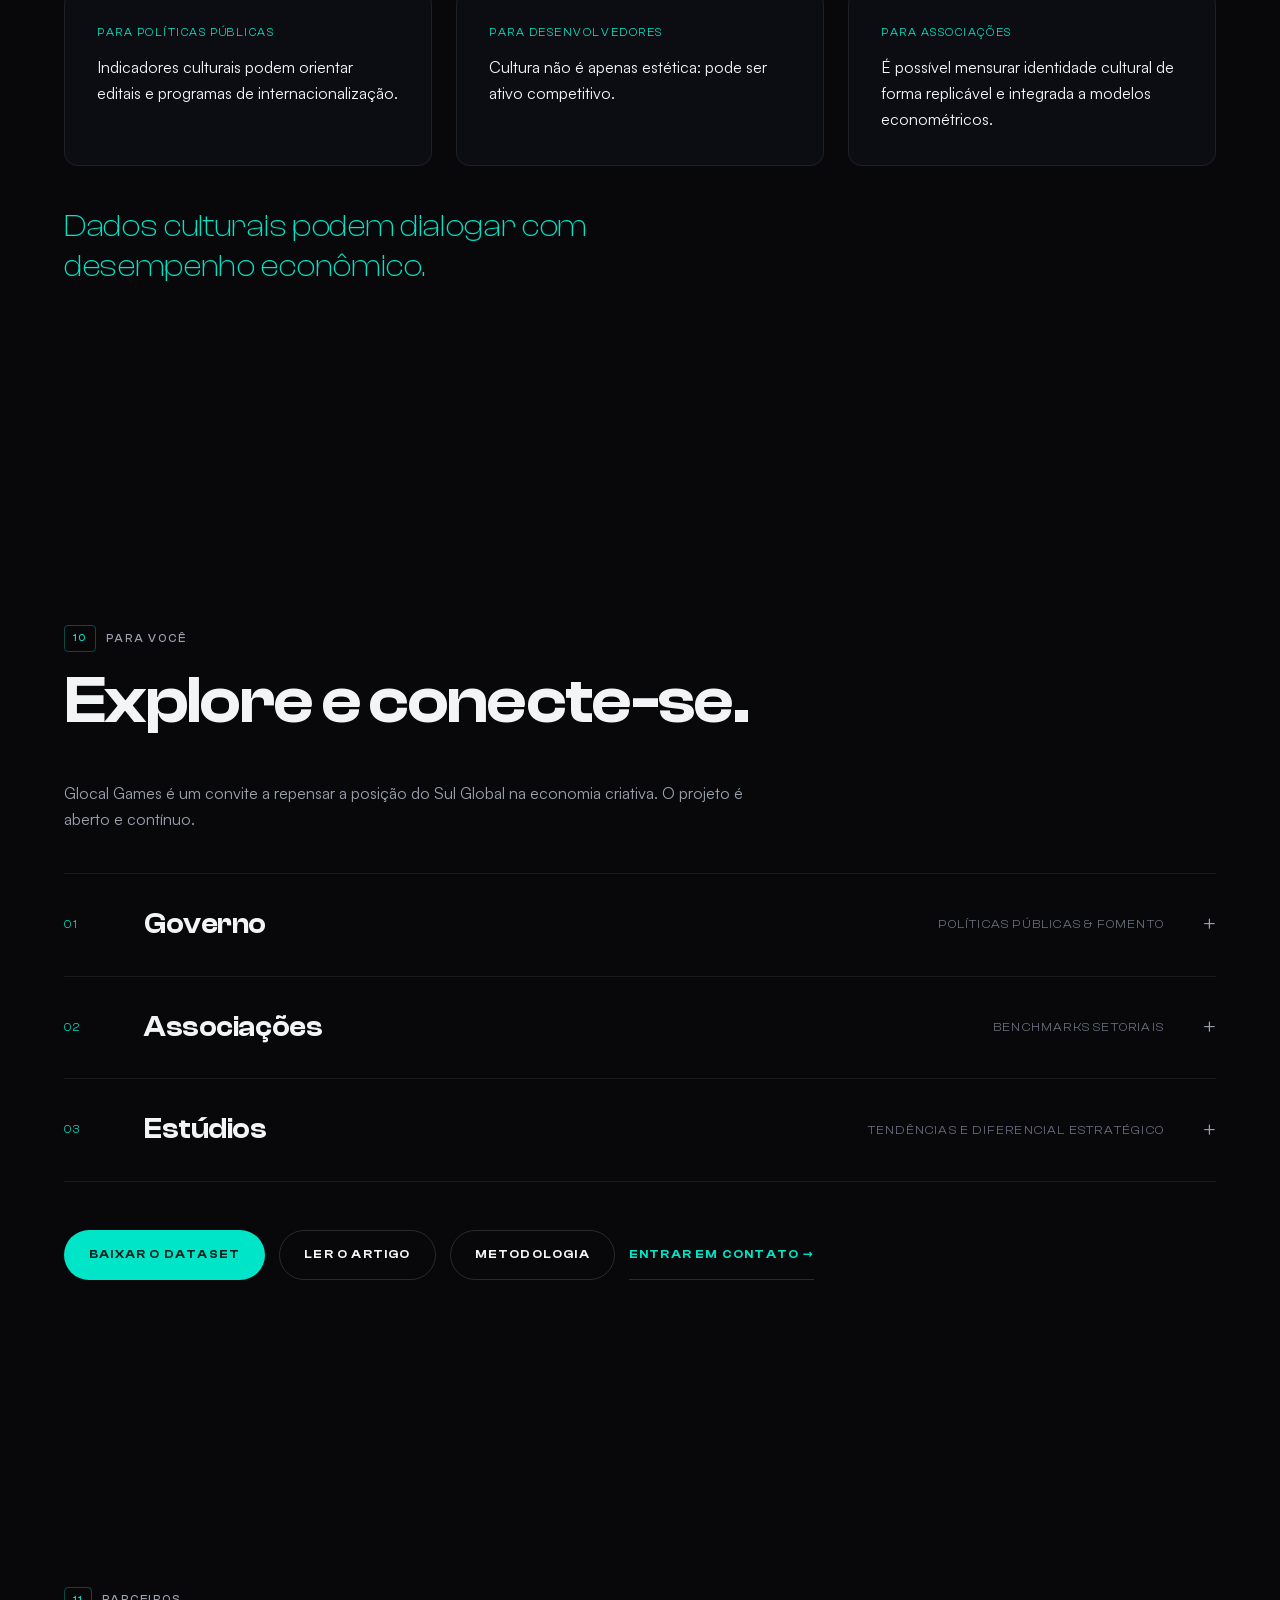
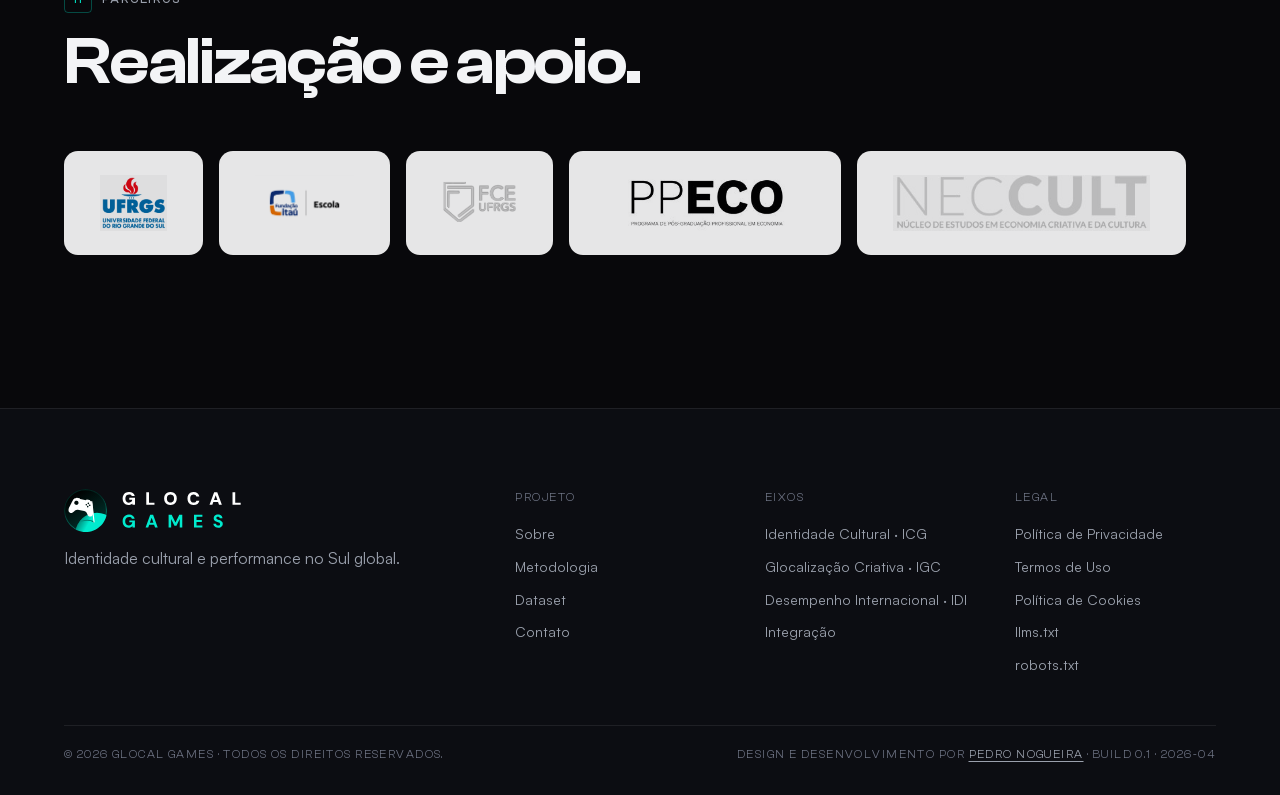
==== commit 3593e194: "Update index.html" ====
--- a/docs/index.html
+++ b/docs/index.html
@@ -196,13 +196,14 @@
     <div class="section__body two-col">
       <p class="lede" data-i18n="ctx.lede2">
         As assimetrias do mercado global de games impulsionam o fenômeno da glocalização — a fusão estratégica entre dinâmicas globais e especificidades locais. 
-        No desenvolvimento de jogos, essa tensão se traduz em duas frentes complementares: a </b>generalização</b> de mecânicas e padrões consagrados para mitigar riscos 
-        financeiros, e a </b>autenticidade cultural</b> para construir valor e diferenciação competitiva no cenário internacional.
+        No desenvolvimento de jogos, essa tensão se traduz em duas frentes complementares: a <em>generalização</em> de mecânicas e padrões consagrados para mitigar riscos 
+        financeiros, e a <em>autenticidade cultural</em> para construir valor e diferenciação competitiva no cenário internacional.
        </p>
     
        <aside class="top-insight">
         <span class="top-insight__k" data-i18n="common.insight0">Glocal Games</span>
         <p data-i18n="icg.insight0">jogos produzidos em contextos nacionais específicos que incorporam intencionalmente a cultura local sob padrões técnicos globais.</p>
+        </aside>
     </div>
   </section>
 
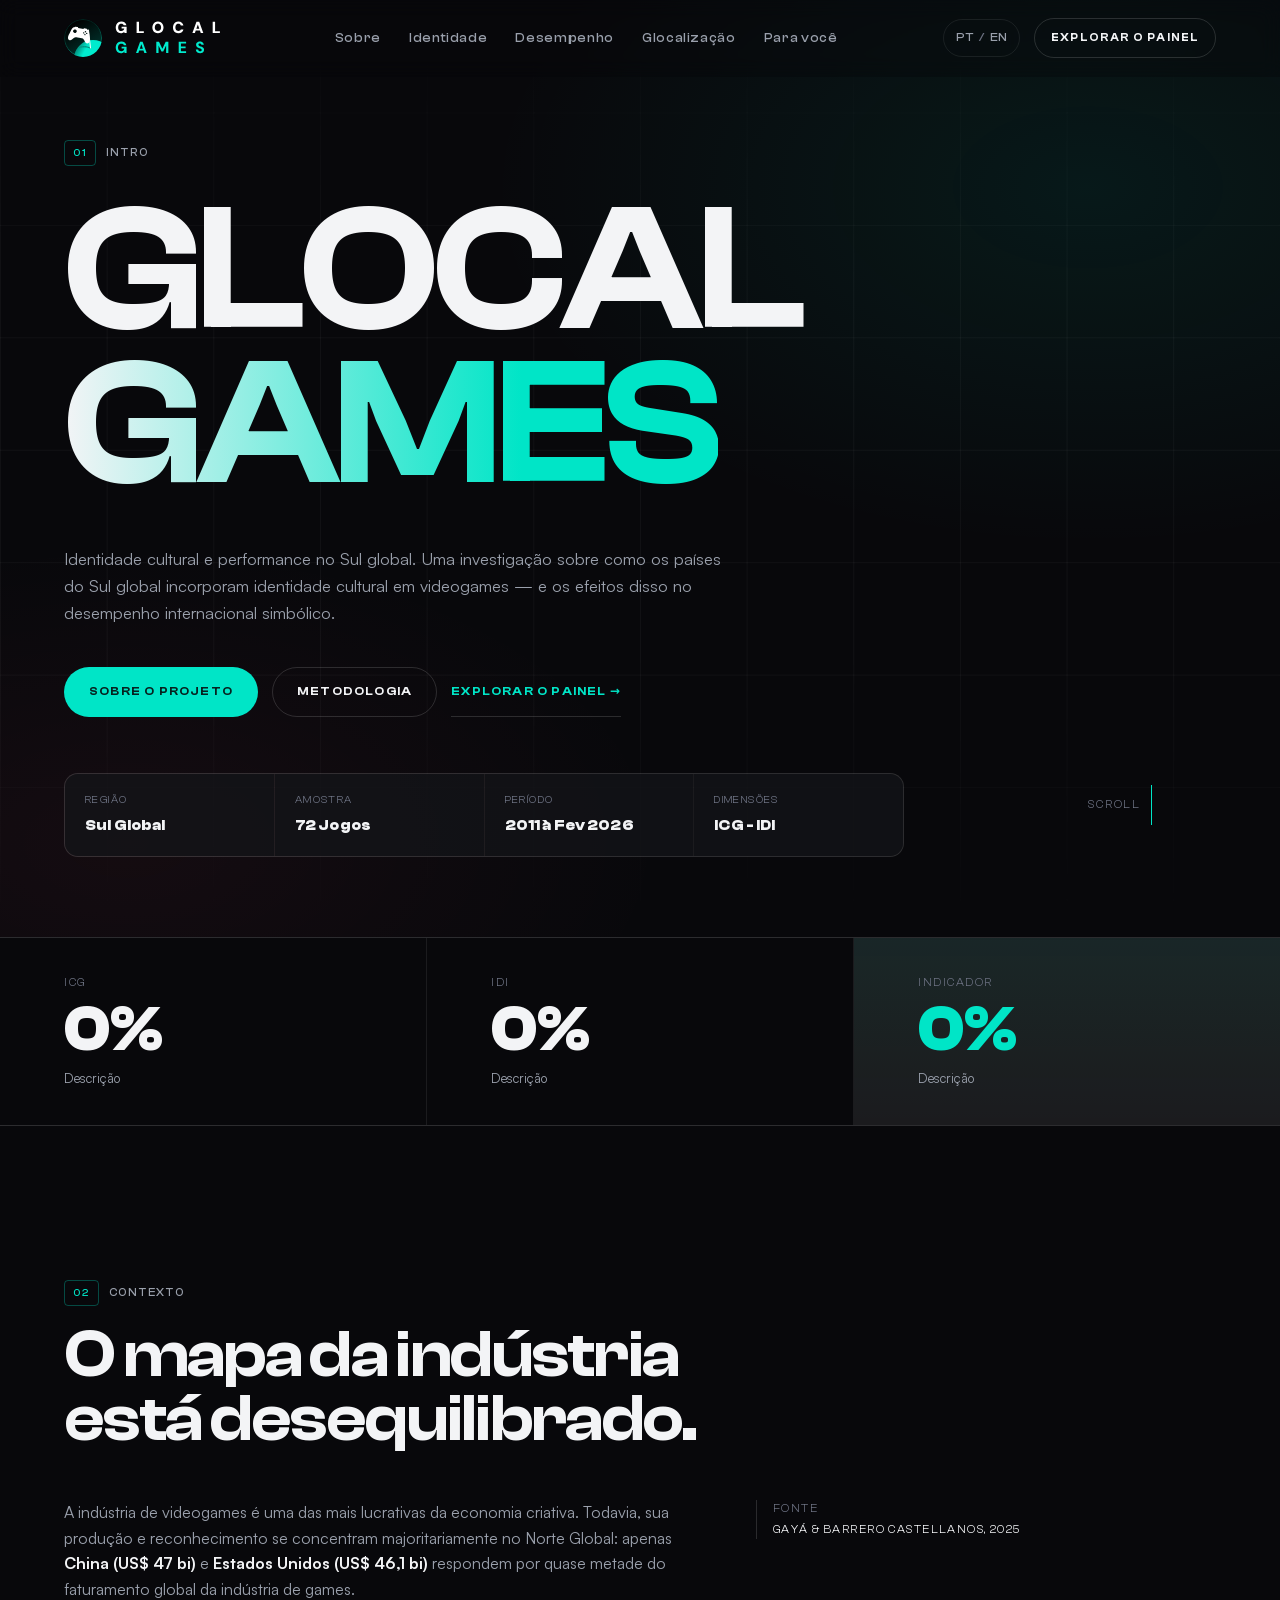
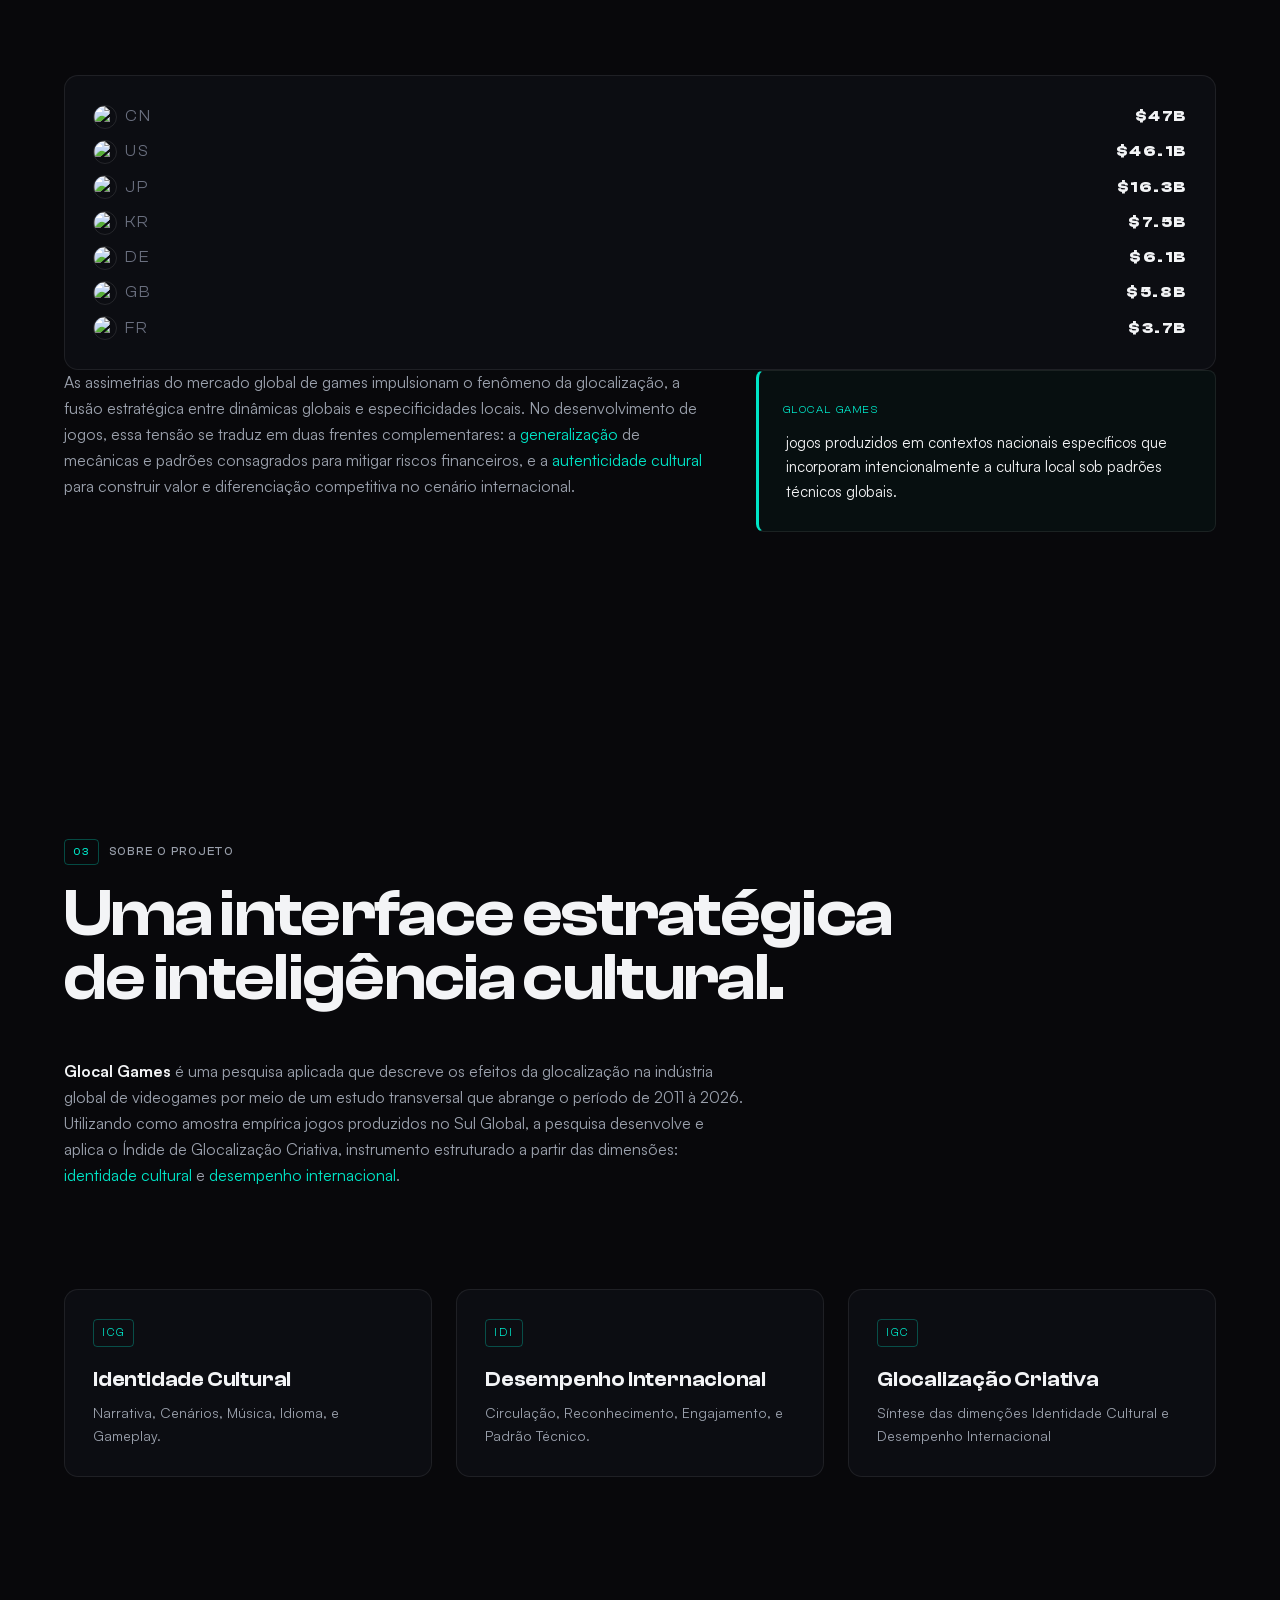
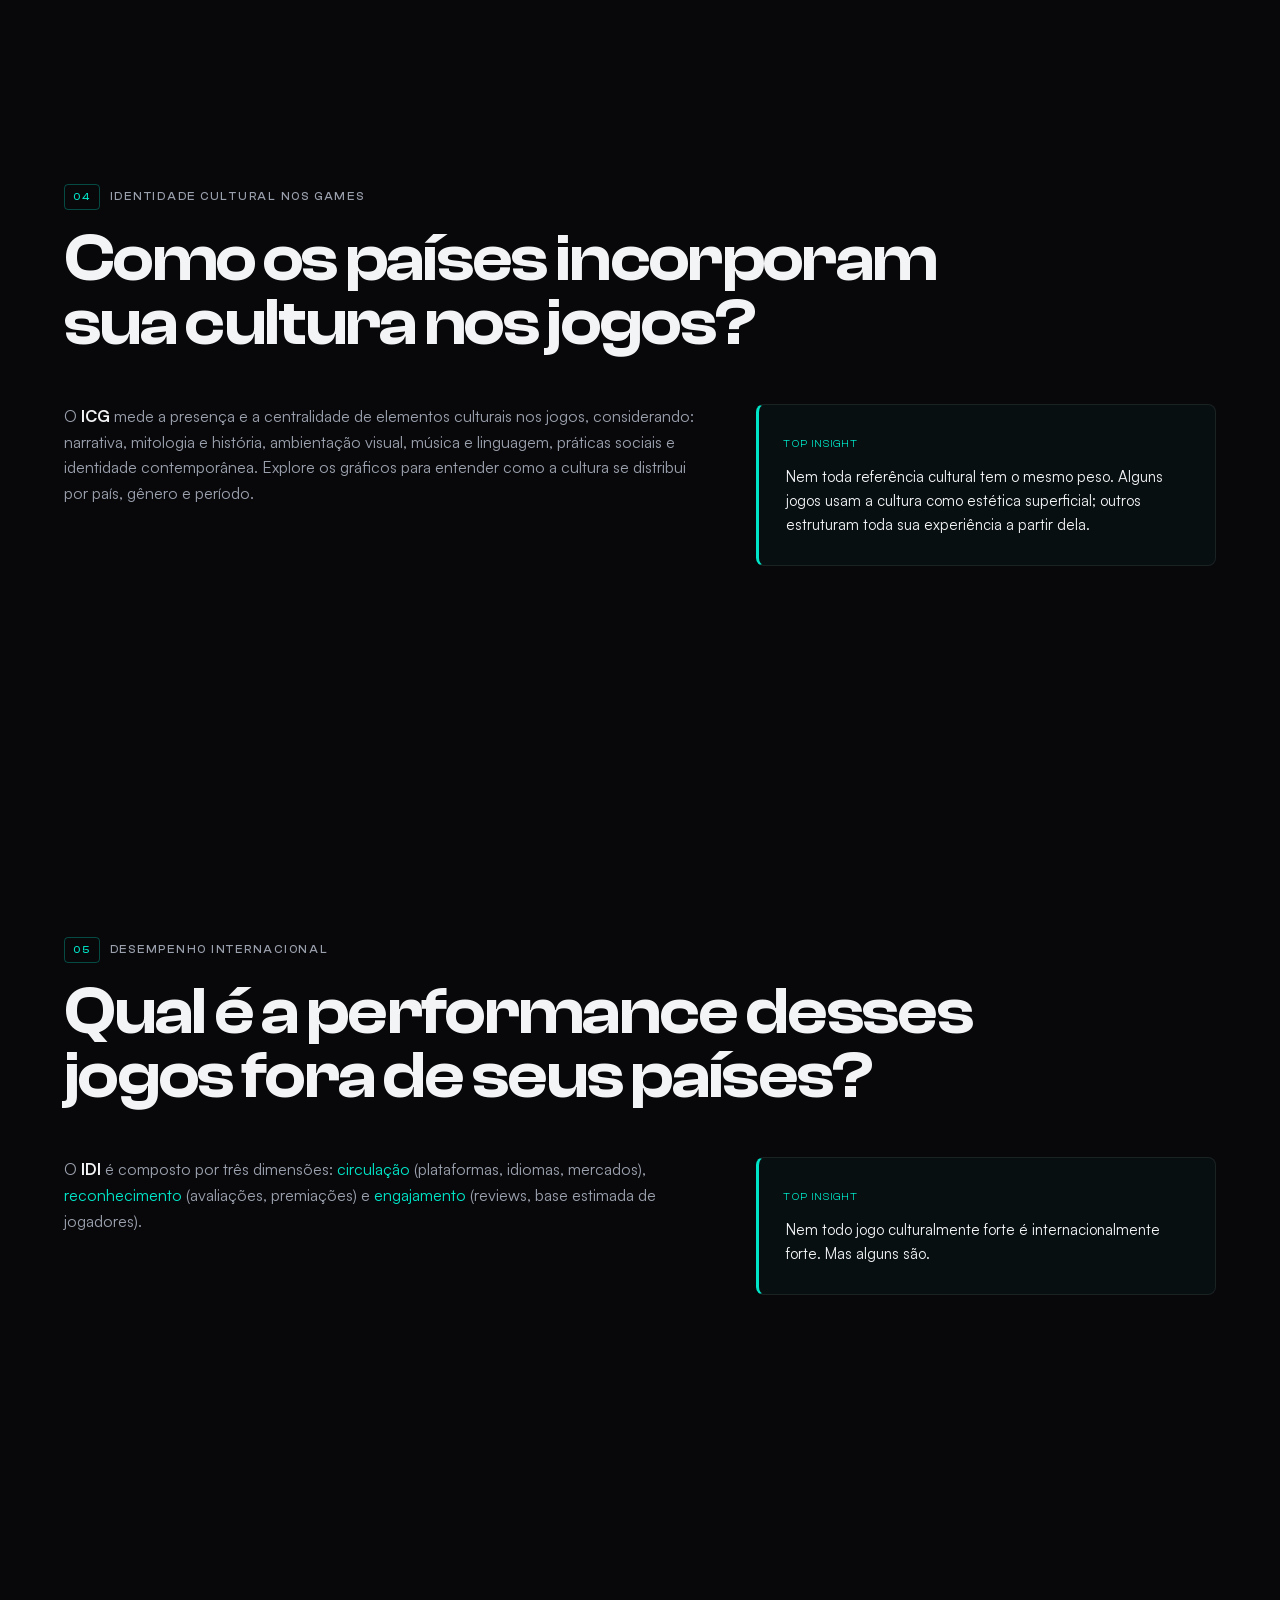
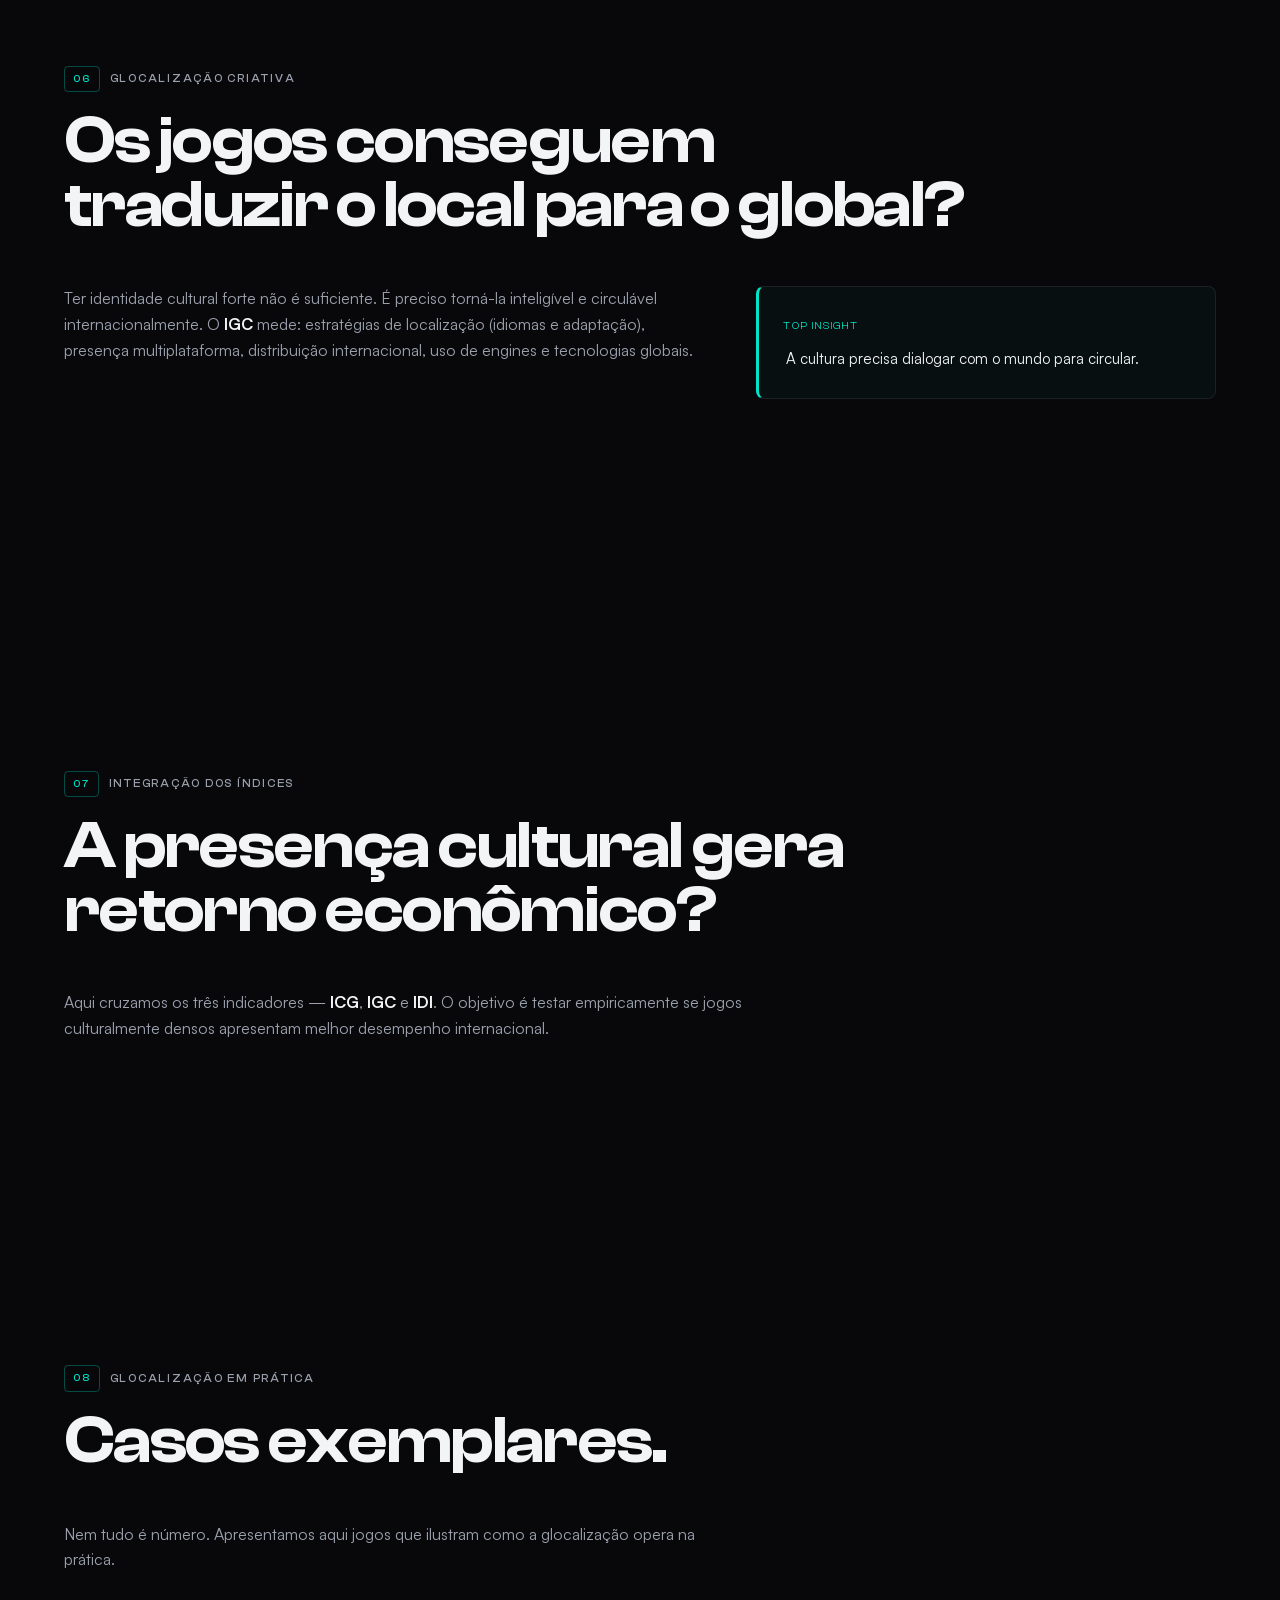
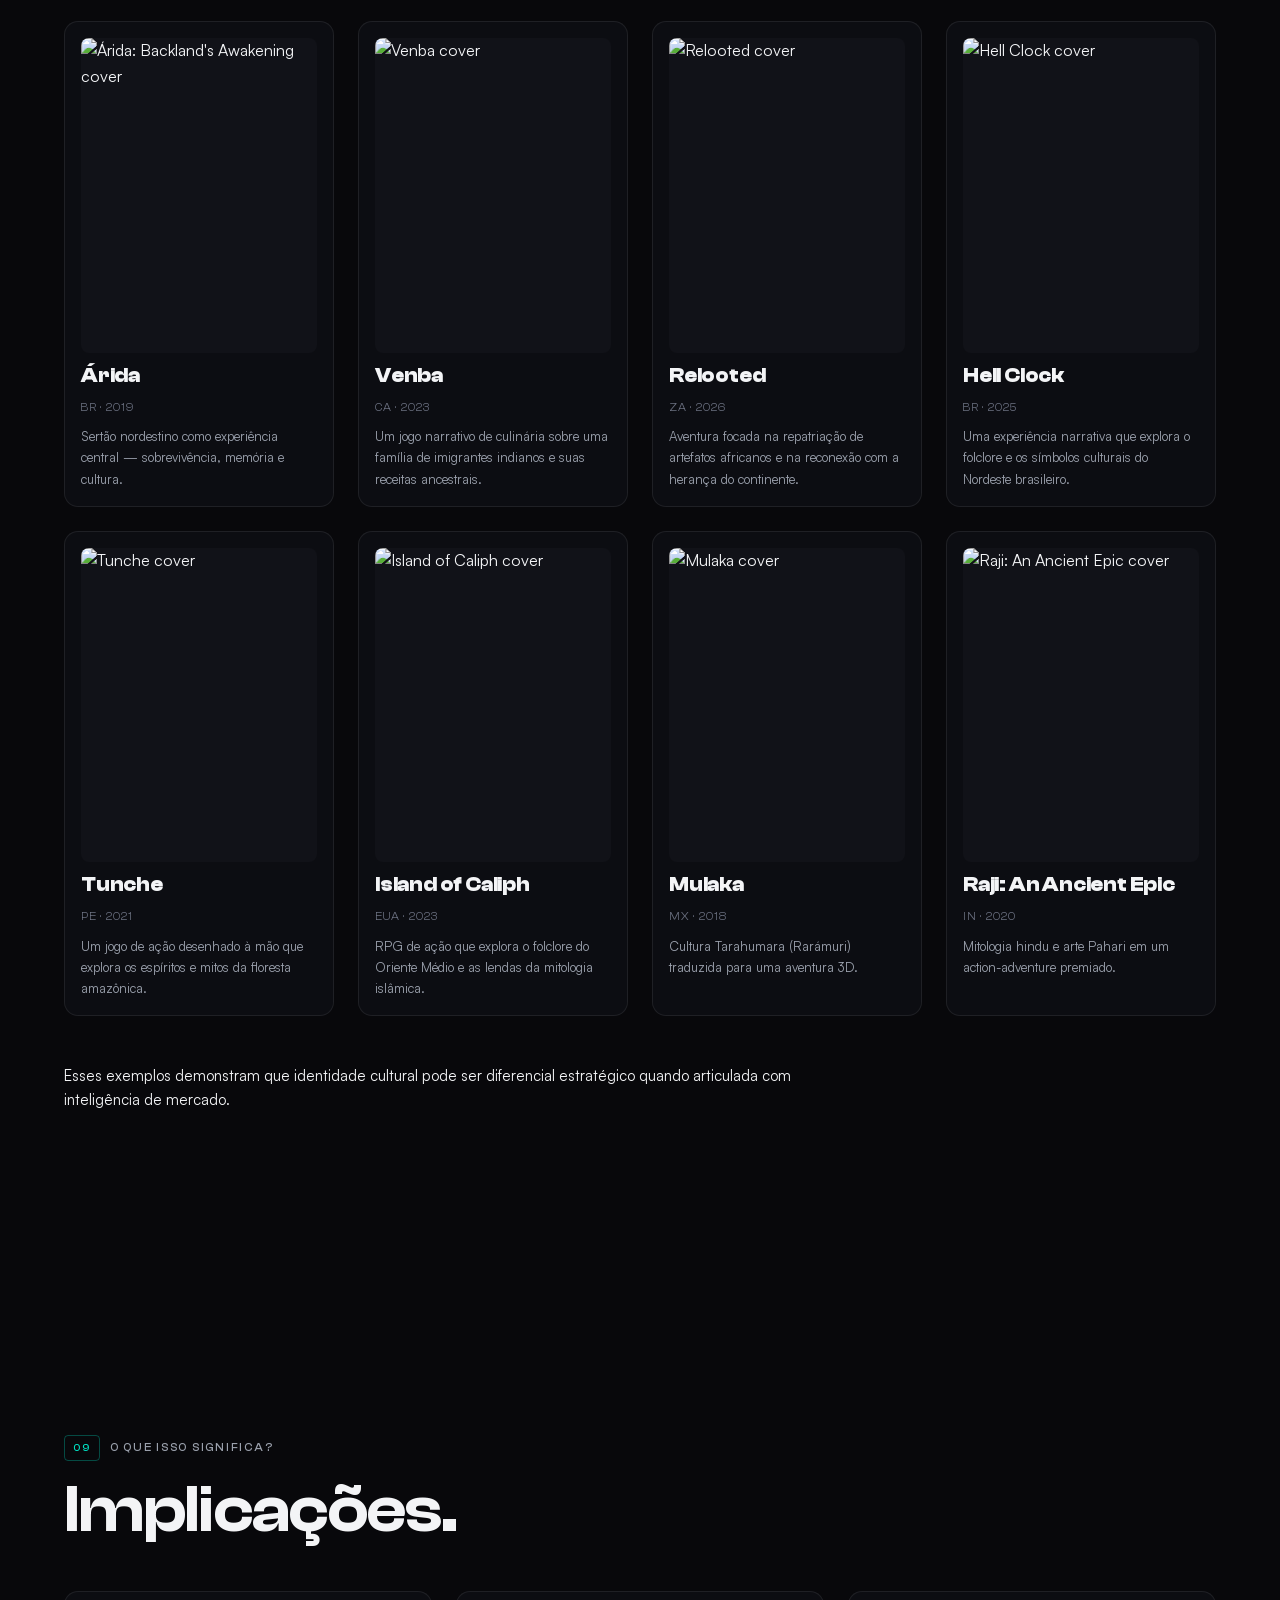
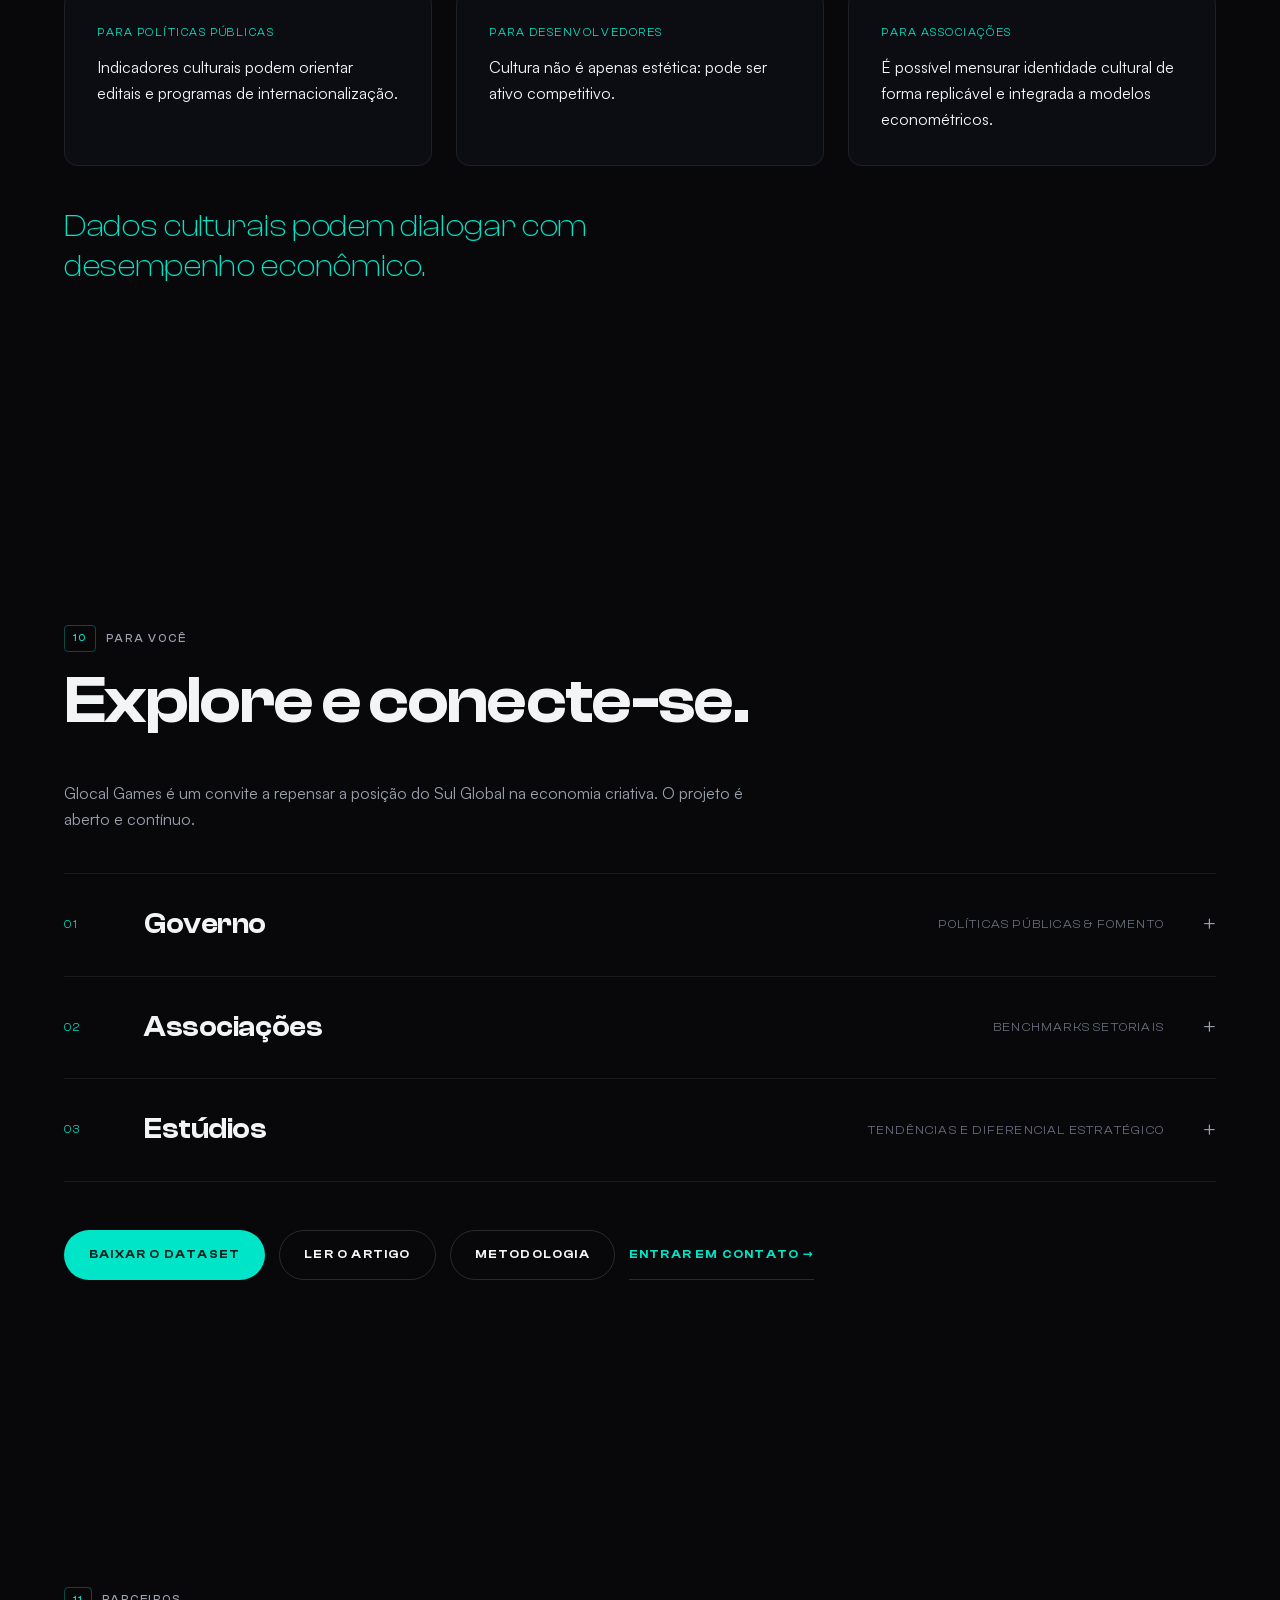
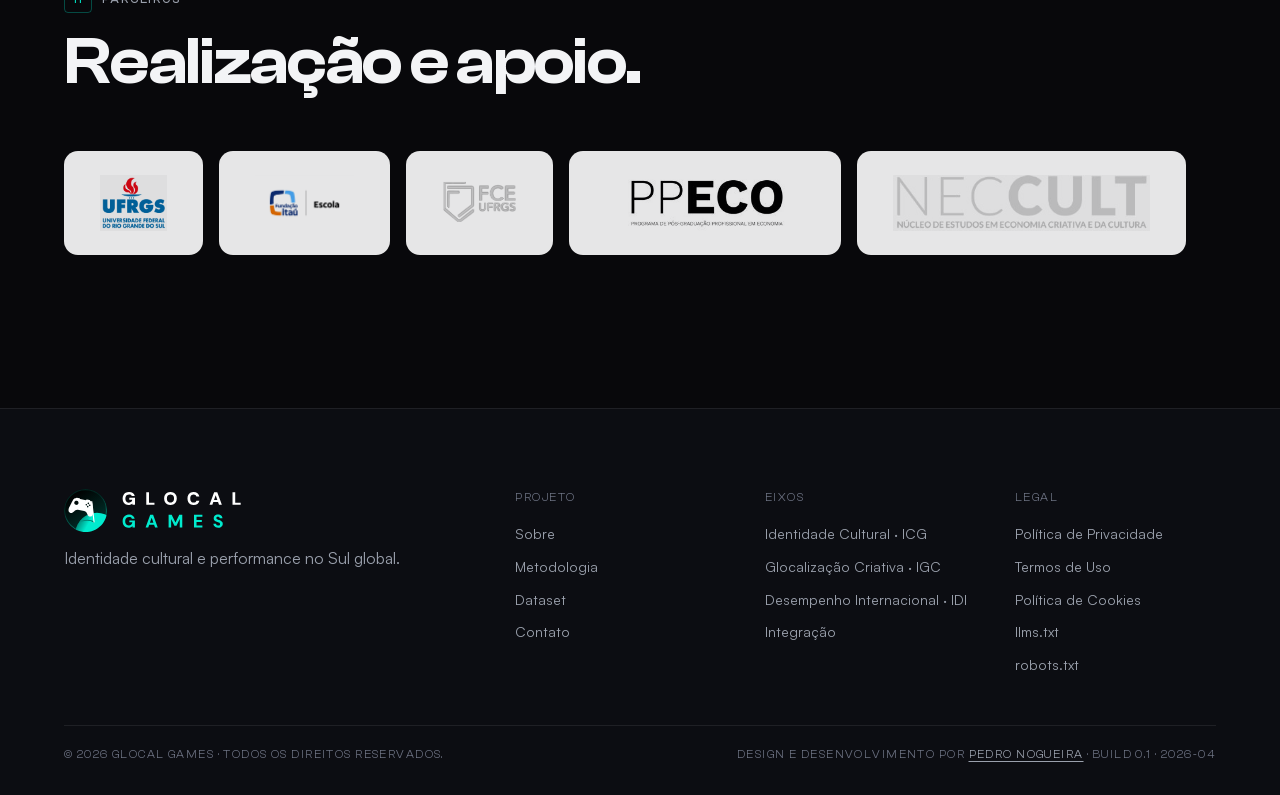
==== commit f79a067b: "Update index.html" ====
--- a/docs/index.html
+++ b/docs/index.html
@@ -195,7 +195,7 @@
     </div>
     <div class="section__body two-col">
       <p class="lede" data-i18n="ctx.lede2">
-        As assimetrias do mercado global de games impulsionam o fenômeno da glocalização — a fusão estratégica entre dinâmicas globais e especificidades locais. 
+        As assimetrias do mercado global de games impulsionam o fenômeno da glocalização, a fusão estratégica entre dinâmicas globais e especificidades locais. 
         No desenvolvimento de jogos, essa tensão se traduz em duas frentes complementares: a <em>generalização</em> de mecânicas e padrões consagrados para mitigar riscos 
         financeiros, e a <em>autenticidade cultural</em> para construir valor e diferenciação competitiva no cenário internacional.
        </p>
